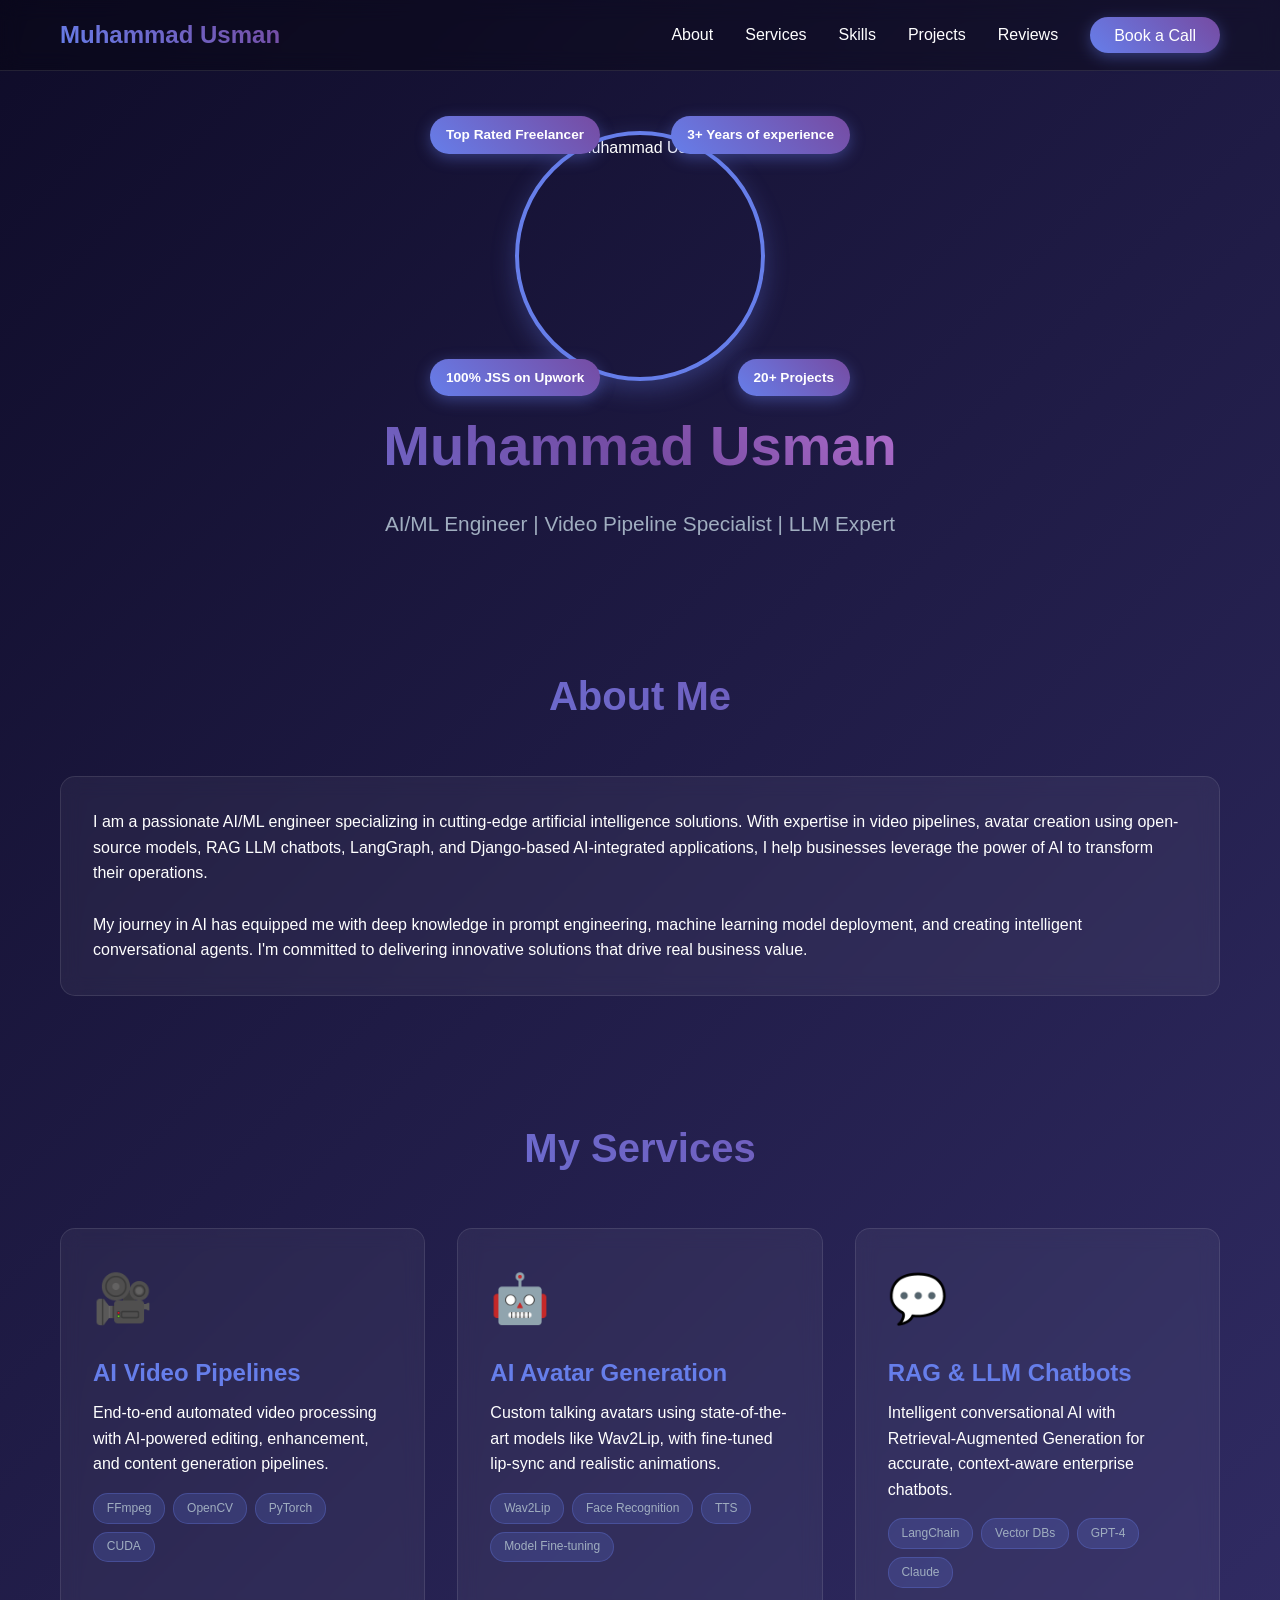
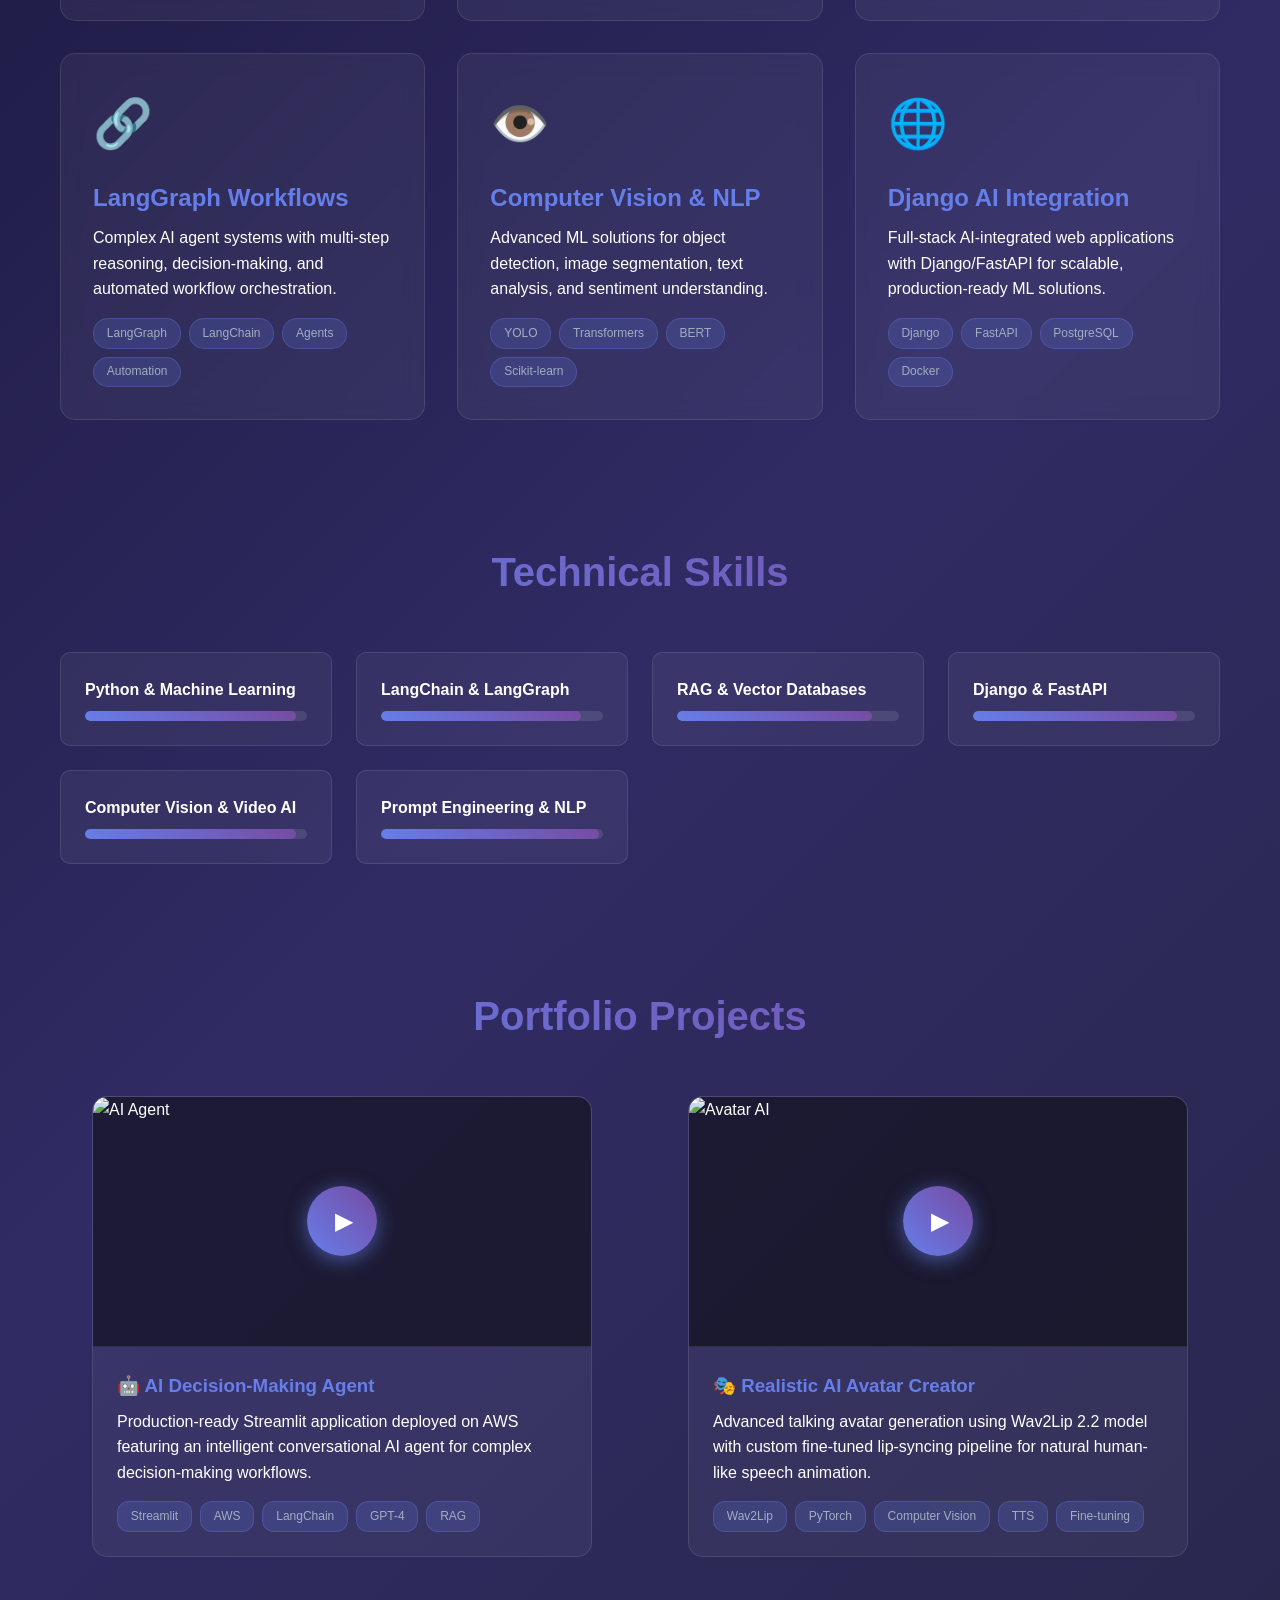
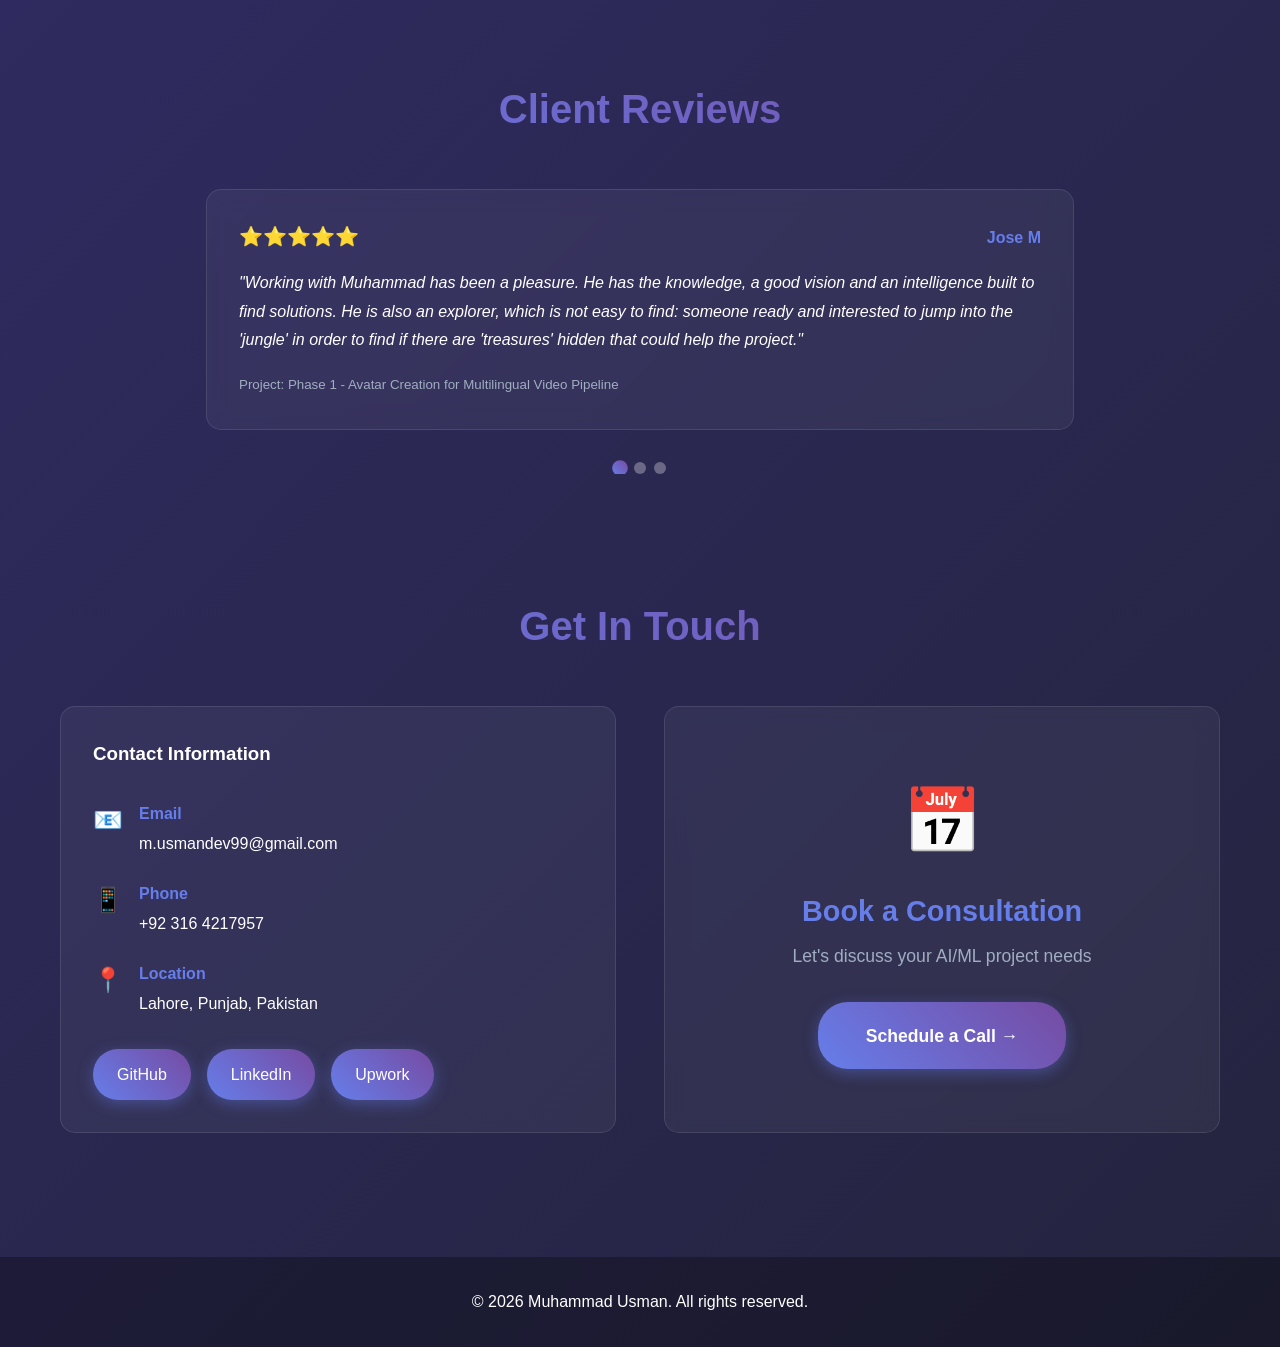
==== index.html @ c6fcf761 "modified portfolio site, with some tweaks" ====
<!DOCTYPE html>
<html lang="en">
<head>
    <meta charset="UTF-8">
    <meta name="viewport" content="width=device-width, initial-scale=1.0">
    <title>Muhammad Usman - AI/ML Engineer</title>
    <style>
        * {
            margin: 0;
            padding: 0;
            box-sizing: border-box;
        }

        body {
            font-family: 'Segoe UI', Tahoma, Geneva, Verdana, sans-serif;
            background: linear-gradient(135deg, #0f0c29, #302b63, #24243e);
            color: #fff;
            line-height: 1.6;
        }

        .container {
            max-width: 1200px;
            margin: 0 auto;
            padding: 0 20px;
        }

        nav {
            background: rgba(0, 0, 0, 0.3);
            backdrop-filter: blur(10px);
            padding: 1rem 0;
            position: sticky;
            top: 0;
            z-index: 1000;
            border-bottom: 1px solid rgba(255, 255, 255, 0.1);
            transition: all 0.3s ease;
        }

        nav:hover {
            background: rgba(0, 0, 0, 0.4);
        }

        nav .container {
            display: flex;
            justify-content: space-between;
            align-items: center;
        }

        .logo {
            font-size: 1.5rem;
            font-weight: bold;
            background: linear-gradient(45deg, #667eea, #764ba2);
            -webkit-background-clip: text;
            -webkit-text-fill-color: transparent;
            transition: all 0.3s ease;
        }

        .logo:hover {
            transform: scale(1.05);
        }

        nav ul {
            display: flex;
            list-style: none;
            gap: 2rem;
            align-items: center;
        }

        nav a {
            color: #fff;
            text-decoration: none;
            transition: all 0.3s ease;
            position: relative;
        }

        nav a:hover {
            color: #667eea;
            transform: translateY(-2px);
        }

        nav a::after {
            content: '';
            position: absolute;
            bottom: -5px;
            left: 0;
            width: 0;
            height: 2px;
            background: linear-gradient(45deg, #667eea, #764ba2);
            transition: width 0.3s ease;
        }

        nav a:hover::after {
            width: 100%;
        }

        .cta-button {
            padding: 0.6rem 1.5rem;
            background: linear-gradient(45deg, #667eea, #764ba2);
            border-radius: 25px;
            transition: all 0.3s ease;
            box-shadow: 0 4px 15px rgba(102, 126, 234, 0.4);
        }

        .cta-button:hover {
            transform: translateY(-3px);
            box-shadow: 0 6px 25px rgba(102, 126, 234, 0.6);
        }

        .hero {
            padding: 60px 0 40px;
            text-align: center;
        }

        .hero h1 {
            font-size: 3.5rem;
            margin-bottom: 1rem;
            background: linear-gradient(45deg, #667eea, #764ba2, #f093fb);
            -webkit-background-clip: text;
            -webkit-text-fill-color: transparent;
            animation: fadeInUp 1s ease;
        }

        .hero p {
            font-size: 1.3rem;
            color: #a0aec0;
            margin-bottom: 1.5rem;
            animation: fadeInUp 1s ease 0.2s backwards;
        }

        .profile-section {
            position: relative;
            display: inline-block;
            margin-bottom: 20px;
        }

        .profile-pic img {
            width: 250px;
            height: 250px;
            border-radius: 50%;
            object-fit: cover;
            display: block;
            margin: 0 auto;
            border: 4px solid #667eea;
            box-shadow: 0 8px 25px rgba(102, 126, 234, 0.3);
            animation: fadeInUp 1s ease 0.1s backwards;
            transition: all 0.4s ease;
        }

        .profile-pic img:hover {
            transform: scale(1.05);
            box-shadow: 0 12px 35px rgba(102, 126, 234, 0.5);
        }

        .stats-badges {
            position: absolute;
            top: 50%;
            left: 50%;
            transform: translate(-50%, -50%);
            width: 350px;
            height: 350px;
            pointer-events: none;
        }

        .badge {
            position: absolute;
            background: linear-gradient(45deg, #667eea, #764ba2);
            padding: 0.5rem 1rem;
            border-radius: 20px;
            font-size: 0.85rem;
            font-weight: bold;
            box-shadow: 0 4px 15px rgba(102, 126, 234, 0.4);
            animation: float 3s ease-in-out infinite;
            white-space: nowrap;
        }

        .badge-1 {
            top: 10%;
            right: -10%;
            animation-delay: 0s;
        }
        .badge-4 {
            top: 10%;
            left: -10%;
            animation-delay: 0s;
        }
        .badge-2 {
            bottom: 10%;
            right: -10%;
            animation-delay: 1s;
        }

        .badge-3 {
            bottom: 10%;
            left: -10%;
            animation-delay: 2s;
        }

        @keyframes float {
            0%, 100% { transform: translateY(0px); }
            50% { transform: translateY(-10px); }
        }

        section {
            padding: 60px 0;
        }

        .section-title {
            text-align: center;
            font-size: 2.5rem;
            margin-bottom: 3rem;
            background: linear-gradient(45deg, #667eea, #764ba2);
            -webkit-background-clip: text;
            -webkit-text-fill-color: transparent;
            transition: all 0.3s ease;
        }

        .section-title:hover {
            transform: scale(1.05);
        }

        .about-content {
            background: rgba(255, 255, 255, 0.05);
            backdrop-filter: blur(10px);
            padding: 2rem;
            border-radius: 15px;
            border: 1px solid rgba(255, 255, 255, 0.1);
            transition: all 0.4s ease;
        }

        .about-content:hover {
            background: rgba(255, 255, 255, 0.08);
            transform: translateY(-5px);
            box-shadow: 0 10px 30px rgba(102, 126, 234, 0.2);
        }

        .services-grid {
            display: grid;
            grid-template-columns: repeat(auto-fit, minmax(300px, 1fr));
            gap: 2rem;
        }

        .service-card {
            background: rgba(255, 255, 255, 0.05);
            backdrop-filter: blur(10px);
            padding: 2rem;
            border-radius: 15px;
            border: 1px solid rgba(255, 255, 255, 0.1);
            transition: all 0.4s cubic-bezier(0.4, 0, 0.2, 1);
            cursor: pointer;
        }

        .service-card:hover {
            background: rgba(255, 255, 255, 0.08);
            transform: translateY(-10px) scale(1.02);
            box-shadow: 0 15px 40px rgba(102, 126, 234, 0.3);
            border-color: rgba(102, 126, 234, 0.5);
        }

        .service-icon {
            font-size: 3rem;
            margin-bottom: 1rem;
            transition: all 0.3s ease;
        }

        .service-card:hover .service-icon {
            transform: scale(1.2) rotate(5deg);
        }

        .service-card h3 {
            font-size: 1.5rem;
            margin-bottom: 0.5rem;
            color: #667eea;
            transition: all 0.3s ease;
        }

        .service-card:hover h3 {
            color: #f093fb;
        }

        .service-tags {
            display: flex;
            flex-wrap: wrap;
            gap: 0.5rem;
            margin-top: 1rem;
        }

        .tag {
            background: rgba(102, 126, 234, 0.2);
            padding: 0.3rem 0.8rem;
            border-radius: 15px;
            font-size: 0.75rem;
            color: #a0aec0;
            border: 1px solid rgba(102, 126, 234, 0.3);
            transition: all 0.3s ease;
        }

        .service-card:hover .tag {
            background: rgba(102, 126, 234, 0.4);
            color: #fff;
            transform: scale(1.05);
        }

        .skills-container {
            display: grid;
            grid-template-columns: repeat(auto-fit, minmax(250px, 1fr));
            gap: 1.5rem;
        }

        .skill-item {
            background: rgba(255, 255, 255, 0.05);
            padding: 1.5rem;
            border-radius: 10px;
            border: 1px solid rgba(255, 255, 255, 0.1);
            transition: all 0.4s ease;
        }

        .skill-item:hover {
            background: rgba(255, 255, 255, 0.08);
            transform: translateY(-5px);
            box-shadow: 0 8px 25px rgba(102, 126, 234, 0.2);
        }

        .skill-name {
            margin-bottom: 0.5rem;
            font-weight: bold;
            transition: all 0.3s ease;
        }

        .skill-item:hover .skill-name {
            color: #667eea;
        }

        .skill-bar {
            background: rgba(255, 255, 255, 0.1);
            height: 10px;
            border-radius: 5px;
            overflow: hidden;
        }

        .skill-progress {
            background: linear-gradient(45deg, #667eea, #764ba2);
            height: 100%;
            border-radius: 5px;
            transition: all 1s ease;
        }

        .skill-item:hover .skill-progress {
            box-shadow: 0 0 15px rgba(102, 126, 234, 0.8);
        }

        .projects-grid {
            display: grid;
            grid-template-columns: repeat(auto-fit, minmax(350px, 1fr));
            gap: 2rem;
            align-items: stretch;
            justify-items: center;
        }

        .project-card {
            background: rgba(255, 255, 255, 0.05);
            border-radius: 15px;
            overflow: hidden;
            border: 1px solid rgba(255, 255, 255, 0.1);
            transition: all 0.4s cubic-bezier(0.4, 0, 0.2, 1);
            max-width: 500px;
            width: 100%;
            display: flex;
            flex-direction: column;
            cursor: pointer;
        }

        .project-card:hover {
            transform: translateY(-10px) scale(1.02);
            box-shadow: 0 15px 40px rgba(102, 126, 234, 0.4);
            border-color: rgba(102, 126, 234, 0.5);
        }

        .project-video {
            width: 100%;
            height: 250px;
            background: rgba(0, 0, 0, 0.5);
            display: flex;
            align-items: center;
            justify-content: center;
            border-bottom: 1px solid rgba(255, 255, 255, 0.1);
            position: relative;
            overflow: hidden;
        }

        .video-thumbnail {
            width: 100%;
            height: 100%;
            object-fit: cover;
            transition: all 0.4s ease;
        }

        .project-card:hover .video-thumbnail {
            transform: scale(1.1);
            filter: brightness(0.7);
        }

        .play-button {
            position: absolute;
            top: 50%;
            left: 50%;
            transform: translate(-50%, -50%);
            width: 70px;
            height: 70px;
            background: linear-gradient(45deg, #667eea, #764ba2);
            border-radius: 50%;
            display: flex;
            align-items: center;
            justify-content: center;
            cursor: pointer;
            transition: all 0.3s ease;
            box-shadow: 0 4px 20px rgba(102, 126, 234, 0.6);
        }

        .play-button::after {
            content: '▶';
            font-size: 24px;
            margin-left: 3px;
        }

        .project-card:hover .play-button {
            transform: translate(-50%, -50%) scale(1.15);
            box-shadow: 0 6px 30px rgba(102, 126, 234, 0.8);
        }

        .project-video iframe {
            width: 100%;
            height: 100%;
            display: none;
        }

        .project-video.playing iframe {
            display: block;
        }

        .project-video.playing .video-thumbnail,
        .project-video.playing .play-button {
            display: none;
        }

        .project-info {
            padding: 1.5rem;
            flex-grow: 1;
            display: flex;
            flex-direction: column;
            justify-content: space-between;
            transition: all 0.3s ease;
        }

        .project-card:hover .project-info {
            background: rgba(255, 255, 255, 0.03);
        }

        .project-info h3 {
            margin-bottom: 0.5rem;
            color: #667eea;
            transition: all 0.3s ease;
        }

        .project-card:hover .project-info h3 {
            color: #f093fb;
        }

        .project-info p {
            line-height: 1.6;
            margin-bottom: 1rem;
        }

        .project-keywords {
            display: flex;
            flex-wrap: wrap;
            gap: 0.5rem;
        }

        .keyword {
            background: rgba(102, 126, 234, 0.2);
            padding: 0.3rem 0.8rem;
            border-radius: 12px;
            font-size: 0.75rem;
            color: #a0aec0;
            border: 1px solid rgba(102, 126, 234, 0.3);
            transition: all 0.3s ease;
        }

        .project-card:hover .keyword {
            background: rgba(102, 126, 234, 0.4);
            color: #fff;
            transform: translateY(-2px);
        }

        .reviews-container {
            max-width: 900px;
            margin: 0 auto;
            position: relative;
            overflow: hidden;
        }

        .reviews-slider {
            display: flex;
            transition: transform 0.5s ease-in-out;
        }

        .review-card {
            background: rgba(255, 255, 255, 0.05);
            backdrop-filter: blur(10px);
            padding: 2rem;
            border-radius: 15px;
            border: 1px solid rgba(255, 255, 255, 0.1);
            margin: 0 1rem;
            flex: 0 0 calc(100% - 2rem);
            transition: all 0.4s ease;
        }

        .review-card:hover {
            background: rgba(255, 255, 255, 0.08);
            transform: translateY(-5px);
            box-shadow: 0 10px 30px rgba(102, 126, 234, 0.3);
        }

        .review-header {
            display: flex;
            justify-content: space-between;
            align-items: center;
            margin-bottom: 1rem;
        }

        .stars {
            color: #ffd700;
            font-size: 1.2rem;
            transition: all 0.3s ease;
        }

        .review-card:hover .stars {
            transform: scale(1.1);
        }

        .review-text {
            font-style: italic;
            margin-bottom: 1rem;
            line-height: 1.8;
        }

        .reviewer {
            color: #667eea;
            font-weight: bold;
            transition: all 0.3s ease;
        }

        .review-card:hover .reviewer {
            color: #f093fb;
        }

        .slider-dots {
            display: flex;
            justify-content: center;
            gap: 0.5rem;
            margin-top: 2rem;
        }

        .dot {
            width: 12px;
            height: 12px;
            border-radius: 50%;
            background: rgba(255, 255, 255, 0.3);
            cursor: pointer;
            transition: all 0.3s ease;
        }

        .dot.active {
            background: linear-gradient(45deg, #667eea, #764ba2);
            transform: scale(1.3);
        }

        .dot:hover {
            background: rgba(102, 126, 234, 0.6);
            transform: scale(1.2);
        }

        .contact-grid {
            display: grid;
            grid-template-columns: 1fr 1fr;
            gap: 3rem;
        }

        .contact-info {
            background: rgba(255, 255, 255, 0.05);
            padding: 2rem;
            border-radius: 15px;
            border: 1px solid rgba(255, 255, 255, 0.1);
            transition: all 0.4s ease;
        }

        .contact-info:hover {
            background: rgba(255, 255, 255, 0.08);
            transform: translateY(-5px);
            box-shadow: 0 10px 30px rgba(102, 126, 234, 0.2);
        }

        .contact-item {
            display: flex;
            align-items: flex-start;
            margin-bottom: 1.5rem;
            gap: 1rem;
            transition: all 0.3s ease;
        }

        .contact-item:hover {
            transform: translateX(10px);
        }

        .contact-icon {
            font-size: 1.5rem;
            color: #667eea;
            min-width: 30px;
            flex-shrink: 0;
            transition: all 0.3s ease;
        }

        .contact-item:hover .contact-icon {
            transform: scale(1.2) rotate(10deg);
        }

        .contact-item > div {
            flex: 1;
        }

        .contact-item strong {
            display: block;
            margin-bottom: 0.3rem;
            color: #667eea;
        }

        .social-links {
            display: flex;
            gap: 1rem;
            margin-top: 2rem;
            flex-wrap: wrap;
        }

        .social-link {
            display: inline-block;
            padding: 0.8rem 1.5rem;
            background: linear-gradient(45deg, #667eea, #764ba2);
            border-radius: 25px;
            text-decoration: none;
            color: white;
            transition: all 0.4s cubic-bezier(0.4, 0, 0.2, 1);
            box-shadow: 0 4px 15px rgba(102, 126, 234, 0.4);
        }

        .social-link:hover {
            transform: translateY(-5px) scale(1.05);
            box-shadow: 0 8px 25px rgba(102, 126, 234, 0.6);
        }

        .calendar-wrapper {
            background: rgba(255, 255, 255, 0.05);
            backdrop-filter: blur(10px);
            border-radius: 15px;
            border: 1px solid rgba(255, 255, 255, 0.1);
            padding: 2rem;
            text-align: center;
            transition: all 0.4s ease;
            display: flex;
            flex-direction: column;
            justify-content: center;
            align-items: center;
        }

        .calendar-wrapper:hover {
            background: rgba(255, 255, 255, 0.08);
            transform: translateY(-8px);
            box-shadow: 0 15px 35px rgba(102, 126, 234, 0.3);
        }

        .calendar-wrapper h3 {
            color: #667eea;
            margin-bottom: 0.5rem;
            font-size: 1.8rem;
        }

        .calendar-wrapper p {
            color: #a0aec0;
            margin-bottom: 2rem;
            font-size: 1.1rem;
        }

        .calendar-icon {
            font-size: 4rem;
            margin-bottom: 1rem;
            transition: all 0.3s ease;
        }

        .calendar-wrapper:hover .calendar-icon {
            transform: scale(1.15) rotate(5deg);
        }

        .calendly-button {
            display: inline-block;
            padding: 1.2rem 3rem;
            background: linear-gradient(45deg, #667eea, #764ba2);
            color: white;
            text-decoration: none;
            border-radius: 30px;
            font-size: 1.1rem;
            font-weight: bold;
            transition: all 0.4s cubic-bezier(0.4, 0, 0.2, 1);
            box-shadow: 0 4px 15px rgba(102, 126, 234, 0.4);
        }

        .calendly-button:hover {
            transform: scale(1.08) translateY(-3px);
            box-shadow: 0 8px 30px rgba(102, 126, 234, 0.7);
        }

        @keyframes fadeInUp {
            from {
                opacity: 0;
                transform: translateY(30px);
            }
            to {
                opacity: 1;
                transform: translateY(0);
            }
        }

        @media (max-width: 768px) {
            .hero h1 {
                font-size: 2.5rem;
            }

            .profile-pic img {
                width: 200px;
                height: 200px;
            }

            .stats-badges {
                width: 280px;
                height: 280px;
            }

            .badge {
                font-size: 0.75rem;
                padding: 0.4rem 0.8rem;
            }

            nav ul {
                flex-wrap: wrap;
                gap: 1rem;
                justify-content: center;
                font-size: 0.9rem;
            }

            .logo {
                font-size: 1.2rem;
            }

            .contact-grid {
                grid-template-columns: 1fr;
                gap: 2rem;
            }

            .services-grid,
            .projects-grid {
                grid-template-columns: 1fr;
            }

            .section-title {
                font-size: 2rem;
            }

            .hero p {
                font-size: 1.1rem;
            }

            .calendly-button {
                padding: 1rem 2rem;
                font-size: 1rem;
            }

            .project-video {
                height: 200px;
            }

            .review-card {
                margin: 0 0.5rem;
                flex: 0 0 calc(100% - 1rem);
            }
        }

        @media (max-width: 480px) {
            .hero h1 {
                font-size: 2rem;
            }

            .profile-pic img {
                width: 180px;
                height: 180px;
            }

            .stats-badges {
                width: 250px;
                height: 250px;
            }

            .badge {
                font-size: 0.7rem;
                padding: 0.3rem 0.6rem;
            }

            nav ul {
                gap: 0.5rem;
                font-size: 0.85rem;
            }

            section {
                padding: 40px 0;
            }

            .service-card,
            .skill-item,
            .project-card {
                padding: 1.5rem;
            }

            .social-links {
                flex-direction: column;
            }

            .social-link {
                width: 100%;
                text-align: center;
            }
        }
    </style>
</head>
<body>
    <nav>
        <div class="container">
            <div class="logo">Muhammad Usman</div>
            <ul>
                <li><a href="#about">About</a></li>
                <li><a href="#services">Services</a></li>
                <li><a href="#skills">Skills</a></li>
                <li><a href="#projects">Projects</a></li>
                <li><a href="#reviews">Reviews</a></li>
                <li><a href="#contact" class="cta-button">Book a Call</a></li>
            </ul>
        </div>
    </nav>

    <section class="hero">
        <div class="container">
            <div class="profile-section">
                <div class="profile-pic">
                    <img src="https://drive.google.com/thumbnail?id=15jkQBvbi-yI-K_8aRmRJmpZGRH2PPtNl&sz=w500" alt="Muhammad Usman">
                </div>
                <div class="stats-badges">
                    <div class="badge badge-1">3+ Years of experience</div>
                    <div class="badge badge-2">20+ Projects</div>
                    <div class="badge badge-3">100% JSS on Upwork</div>
                    <div class="badge badge-4">Top Rated Freelancer</div>
                </div>
            </div>
            <h1>Muhammad Usman</h1>
            <p>AI/ML Engineer | Video Pipeline Specialist | LLM Expert</p>
        </div>
    </section>

    <section id="about">
        <div class="container">
            <h2 class="section-title">About Me</h2>
            <div class="about-content">
                <p>I am a passionate AI/ML engineer specializing in cutting-edge artificial intelligence solutions. With expertise in video pipelines, avatar creation using open-source models, RAG LLM chatbots, LangGraph, and Django-based AI-integrated applications, I help businesses leverage the power of AI to transform their operations.</p>
                <br>
                <p>My journey in AI has equipped me with deep knowledge in prompt engineering, machine learning model deployment, and creating intelligent conversational agents. I'm committed to delivering innovative solutions that drive real business value.</p>
            </div>
        </div>
    </section>

    <section id="services">
        <div class="container">
            <h2 class="section-title">My Services</h2>
            <div class="services-grid">
                <div class="service-card">
                    <div class="service-icon">🎥</div>
                    <h3>AI Video Pipelines</h3>
                    <p>End-to-end automated video processing with AI-powered editing, enhancement, and content generation pipelines.</p>
                    <div class="service-tags">
                        <span class="tag">FFmpeg</span>
                        <span class="tag">OpenCV</span>
                        <span class="tag">PyTorch</span>
                        <span class="tag">CUDA</span>
                    </div>
                </div>
                <div class="service-card">
                    <div class="service-icon">🤖</div>
                    <h3>AI Avatar Generation</h3>
                    <p>Custom talking avatars using state-of-the-art models like Wav2Lip, with fine-tuned lip-sync and realistic animations.</p>
                    <div class="service-tags">
                        <span class="tag">Wav2Lip</span>
                        <span class="tag">Face Recognition</span>
                        <span class="tag">TTS</span>
                        <span class="tag">Model Fine-tuning</span>
                    </div>
                </div>
                <div class="service-card">
                    <div class="service-icon">💬</div>
                    <h3>RAG & LLM Chatbots</h3>
                    <p>Intelligent conversational AI with Retrieval-Augmented Generation for accurate, context-aware enterprise chatbots.</p>
                    <div class="service-tags">
                        <span class="tag">LangChain</span>
                        <span class="tag">Vector DBs</span>
                        <span class="tag">GPT-4</span>
                        <span class="tag">Claude</span>
                    </div>
                </div>
                <div class="service-card">
                    <div class="service-icon">🔗</div>
                    <h3>LangGraph Workflows</h3>
                    <p>Complex AI agent systems with multi-step reasoning, decision-making, and automated workflow orchestration.</p>
                    <div class="service-tags">
                        <span class="tag">LangGraph</span>
                        <span class="tag">LangChain</span>
                        <span class="tag">Agents</span>
                        <span class="tag">Automation</span>
                    </div>
                </div>
                <div class="service-card">
                    <div class="service-icon">👁️</div>
                    <h3>Computer Vision & NLP</h3>
                    <p>Advanced ML solutions for object detection, image segmentation, text analysis, and sentiment understanding.</p>
                    <div class="service-tags">
                        <span class="tag">YOLO</span>
                        <span class="tag">Transformers</span>
                        <span class="tag">BERT</span>
                        <span class="tag">Scikit-learn</span>
                    </div>
                </div>
                <div class="service-card">
                    <div class="service-icon">🌐</div>
                    <h3>Django AI Integration</h3>
                    <p>Full-stack AI-integrated web applications with Django/FastAPI for scalable, production-ready ML solutions.</p>
                    <div class="service-tags">
                        <span class="tag">Django</span>
                        <span class="tag">FastAPI</span>
                        <span class="tag">PostgreSQL</span>
                        <span class="tag">Docker</span>
                    </div>
                </div>
            </div>
        </div>
    </section>

    <section id="skills">
        <div class="container">
            <h2 class="section-title">Technical Skills</h2>
            <div class="skills-container">
                <div class="skill-item">
                    <div class="skill-name">Python & Machine Learning</div>
                    <div class="skill-bar">
                        <div class="skill-progress" style="width: 95%"></div>
                    </div>
                </div>
                <div class="skill-item">
                    <div class="skill-name">LangChain & LangGraph</div>
                    <div class="skill-bar">
                        <div class="skill-progress" style="width: 90%"></div>
                    </div>
                </div>
                <div class="skill-item">
                    <div class="skill-name">RAG & Vector Databases</div>
                    <div class="skill-bar">
                        <div class="skill-progress" style="width: 88%"></div>
                    </div>
                </div>
                <div class="skill-item">
                    <div class="skill-name">Django & FastAPI</div>
                    <div class="skill-bar">
                        <div class="skill-progress" style="width: 92%"></div>
                    </div>
                </div>
                <div class="skill-item">
                    <div class="skill-name">Computer Vision & Video AI</div>
                    <div class="skill-bar">
                        <div class="skill-progress" style="width: 95%"></div>
                    </div>
                </div>
                <div class="skill-item">
                    <div class="skill-name">Prompt Engineering & NLP</div>
                    <div class="skill-bar">
                        <div class="skill-progress" style="width: 98%"></div>
                    </div>
                </div>
            </div>
        </div>
    </section>

    <section id="projects">
        <div class="container">
            <h2 class="section-title">Portfolio Projects</h2>
            
            <div class="projects-grid">
                <div class="project-card">
                    <div class="project-video" onclick="playVideo(this)">
                        <img src="https://via.placeholder.com/500x250/667eea/ffffff?text=AI+Agent+Demo" alt="AI Agent" class="video-thumbnail">
                        <div class="play-button"></div>
                        <iframe 
                            width="100%" 
                            height="250" 
                            src="https://drive.google.com/file/d/1vJtZlqfhe7BoI6oKnjXhopsO1kHMpEfQ/preview" 
                            frameborder="0" 
                            allow="autoplay" 
                            allowfullscreen>
                        </iframe>
                    </div>
                    <div class="project-info">
                        <h3>🤖 AI Decision-Making Agent</h3>
                        <p>Production-ready Streamlit application deployed on AWS featuring an intelligent conversational AI agent for complex decision-making workflows.</p>
                        <div class="project-keywords">
                            <span class="keyword">Streamlit</span>
                            <span class="keyword">AWS</span>
                            <span class="keyword">LangChain</span>
                            <span class="keyword">GPT-4</span>
                            <span class="keyword">RAG</span>
                        </div>
                    </div>
                </div>
        
                <div class="project-card">
                    <div class="project-video" onclick="playVideo(this)">
                        <img src="https://via.placeholder.com/500x250/764ba2/ffffff?text=Avatar+AI+Demo" alt="Avatar AI" class="video-thumbnail">
                        <div class="play-button"></div>
                        <iframe 
                            width="100%" 
                            height="250" 
                            src="https://drive.google.com/file/d/17IZ4IHqScoAl2pUysmLQCRna1ZSun85W/preview" 
                            frameborder="0" 
                            allow="autoplay" 
                            allowfullscreen>
                        </iframe>
                    </div>
                    <div class="project-info">
                        <h3>🎭 Realistic AI Avatar Creator</h3>
                        <p>Advanced talking avatar generation using Wav2Lip 2.2 model with custom fine-tuned lip-syncing pipeline for natural human-like speech animation.</p>
                        <div class="project-keywords">
                            <span class="keyword">Wav2Lip</span>
                            <span class="keyword">PyTorch</span>
                            <span class="keyword">Computer Vision</span>
                            <span class="keyword">TTS</span>
                            <span class="keyword">Fine-tuning</span>
                        </div>
                    </div>
                </div>
            </div>
        </div>
    </section>

    <section id="reviews">
        <div class="container">
            <h2 class="section-title">Client Reviews</h2>
            <div class="reviews-container">
                <div class="reviews-slider" id="reviewsSlider">
                    <div class="review-card">
                        <div class="review-header">
                            <div class="stars">⭐⭐⭐⭐⭐</div>
                            <div class="reviewer">Jose M</div>
                        </div>
                        <p class="review-text">"Working with Muhammad has been a pleasure. He has the knowledge, a good vision and an intelligence built to find solutions. He is also an explorer, which is not easy to find: someone ready and interested to jump into the 'jungle' in order to find if there are 'treasures' hidden that could help the project."</p>
                        <small style="color: #a0aec0;">Project: Phase 1 - Avatar Creation for Multilingual Video Pipeline</small>
                    </div>

                    <div class="review-card">
                        <div class="review-header">
                            <div class="stars">⭐⭐⭐⭐⭐</div>
                            <div class="reviewer">Rasha</div>
                        </div>
                        <p class="review-text">"Muhammad is highly talented, detail-oriented, and consistently strives to find effective solutions to his clients' challenges."</p>
                        <small style="color: #a0aec0;">Project: AI Manager Deployment on AWS</small>
                    </div>

                    <div class="review-card">
                        <div class="review-header">
                            <div class="stars">⭐⭐⭐⭐⭐</div>
                            <div class="reviewer">Abdulaziz</div>
                        </div>
                        <p class="review-text">"Fully Cooperative freelancer, respectful and will do everything to make sure he submits the project as required."</p>
                        <small style="color: #a0aec0;">Project: Building a local AI RAG chatbot</small>
                    </div>
                </div>
                <div class="slider-dots">
                    <span class="dot active" onclick="goToSlide(0)"></span>
                    <span class="dot" onclick="goToSlide(1)"></span>
                    <span class="dot" onclick="goToSlide(2)"></span>
                </div>
            </div>
        </div>
    </section>

    <section id="contact">
        <div class="container">
            <h2 class="section-title">Get In Touch</h2>
            
            <div class="contact-grid">
                <div class="contact-info">
                    <h3 style="margin-bottom: 2rem;">Contact Information</h3>
                    
                    <div class="contact-item">
                        <span class="contact-icon">📧</span>
                        <div>
                            <strong>Email</strong>
                            m.usmandev99@gmail.com
                        </div>
                    </div>
                    
                    <div class="contact-item">
                        <span class="contact-icon">📱</span>
                        <div>
                            <strong>Phone</strong>
                            +92 316 4217957
                        </div>
                    </div>
                    
                    <div class="contact-item">
                        <span class="contact-icon">📍</span>
                        <div>
                            <strong>Location</strong>
                            Lahore, Punjab, Pakistan
                        </div>
                    </div>
                    
                    <div class="social-links">
                        <a href="https://github.com/Usman-Malik938" class="social-link" target="_blank">GitHub</a>
                        <a href="https://www.linkedin.com/in/muhammad-usman-kidiary938/" class="social-link" target="_blank">LinkedIn</a>
                        <a href="https://www.upwork.com/freelancers/~010140e8a3cf22fcb2" class="social-link" target="_blank">Upwork</a>
                    </div>
                </div>
                
                <div class="calendar-wrapper">
                    <div class="calendar-icon">📅</div>
                    <h3>Book a Consultation</h3>
                    <p>Let's discuss your AI/ML project needs</p>
                    
                    <a href="https://calendly.com/m-usmandev99/30min" 
                       class="calendly-button" 
                       target="_blank">
                        Schedule a Call →
                    </a>
                </div>
            </div>
        </div>
    </section>

    <footer style="background: rgba(0,0,0,0.3); padding: 2rem 0; text-align: center; margin-top: 4rem;">
        <p>&copy; 2026 Muhammad Usman. All rights reserved.</p>
    </footer>

    <script>
        // Reviews Slider
        let currentSlide = 0;
        const slider = document.getElementById('reviewsSlider');
        const dots = document.querySelectorAll('.dot');
        const totalSlides = 3;

        function goToSlide(n) {
            currentSlide = n;
            slider.style.transform = `translateX(-${currentSlide * 100}%)`;
            updateDots();
        }

        function updateDots() {
            dots.forEach((dot, index) => {
                dot.classList.toggle('active', index === currentSlide);
            });
        }

        function nextSlide() {
            currentSlide = (currentSlide + 1) % totalSlides;
            goToSlide(currentSlide);
        }

        // Auto-slide every 5 seconds
        setInterval(nextSlide, 5000);

        // Play video on click
        function playVideo(element) {
            element.classList.add('playing');
        }
    </script>
</body>
</html>
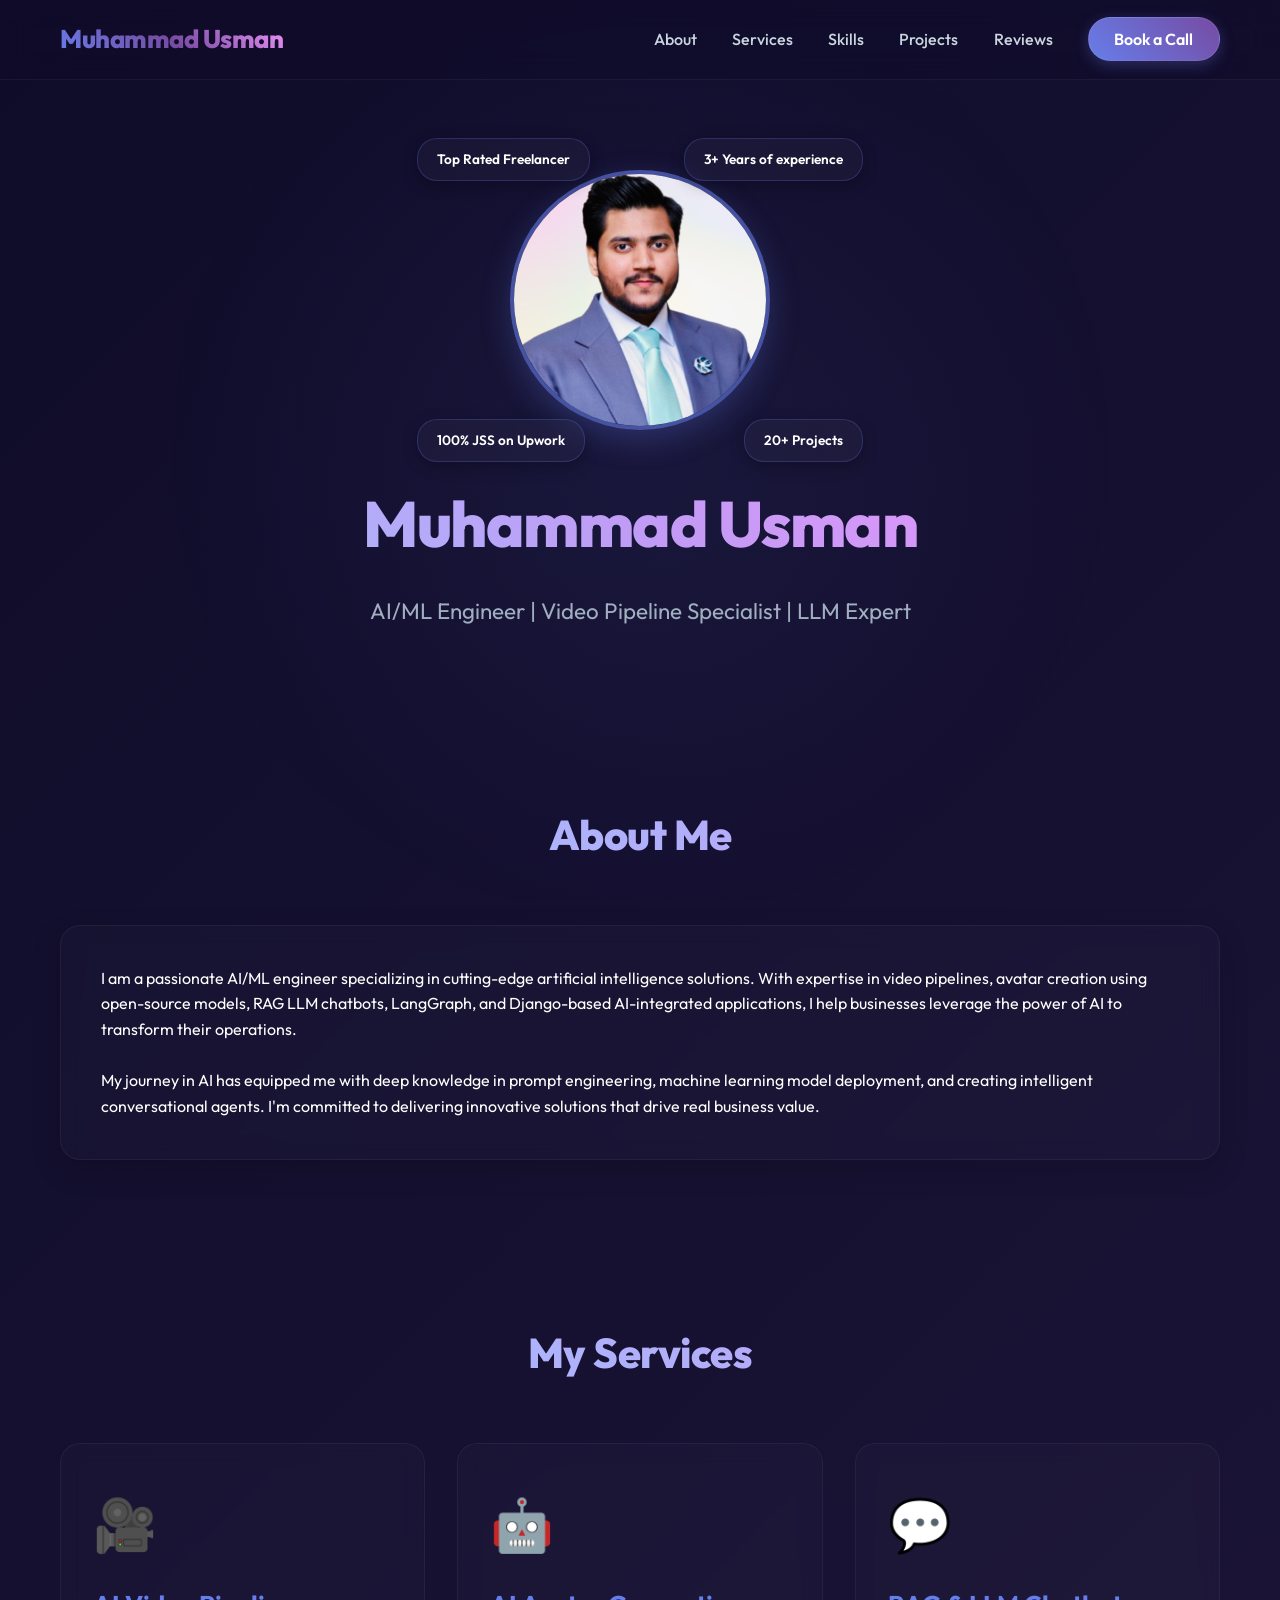
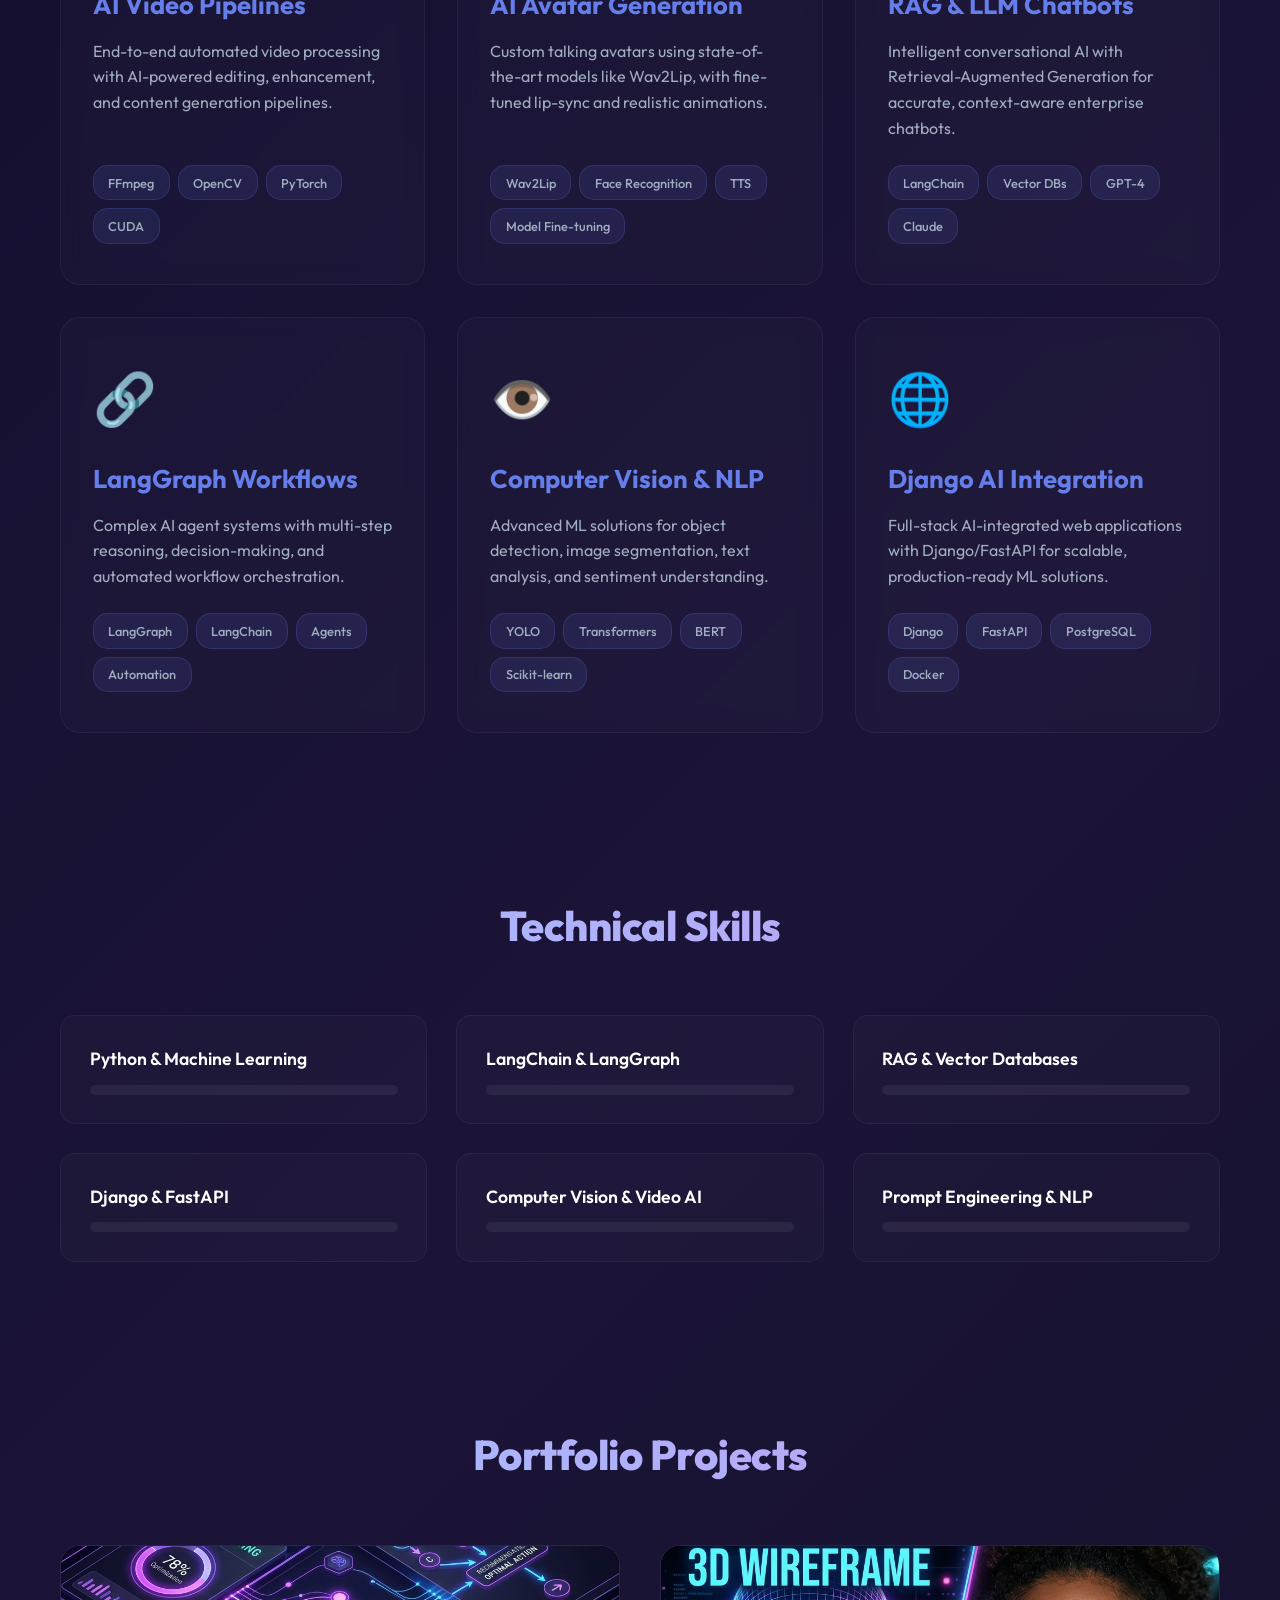
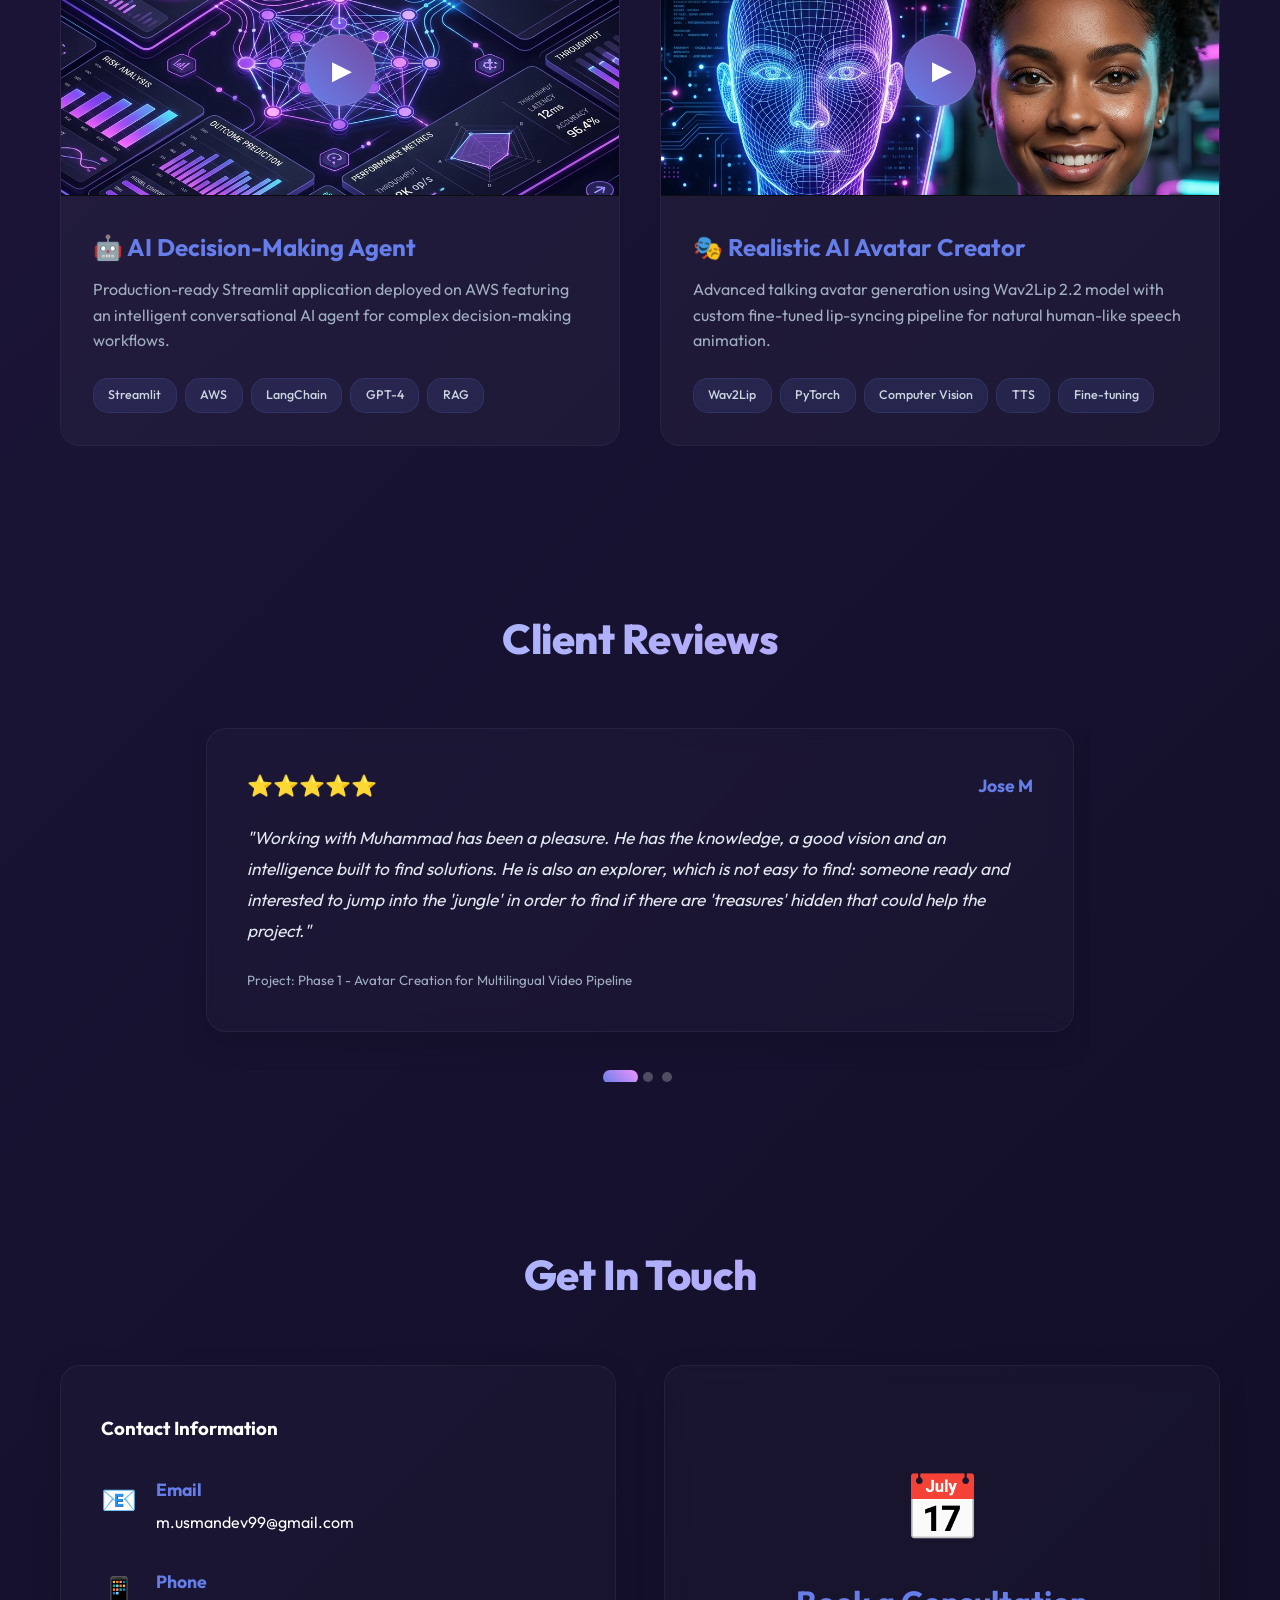
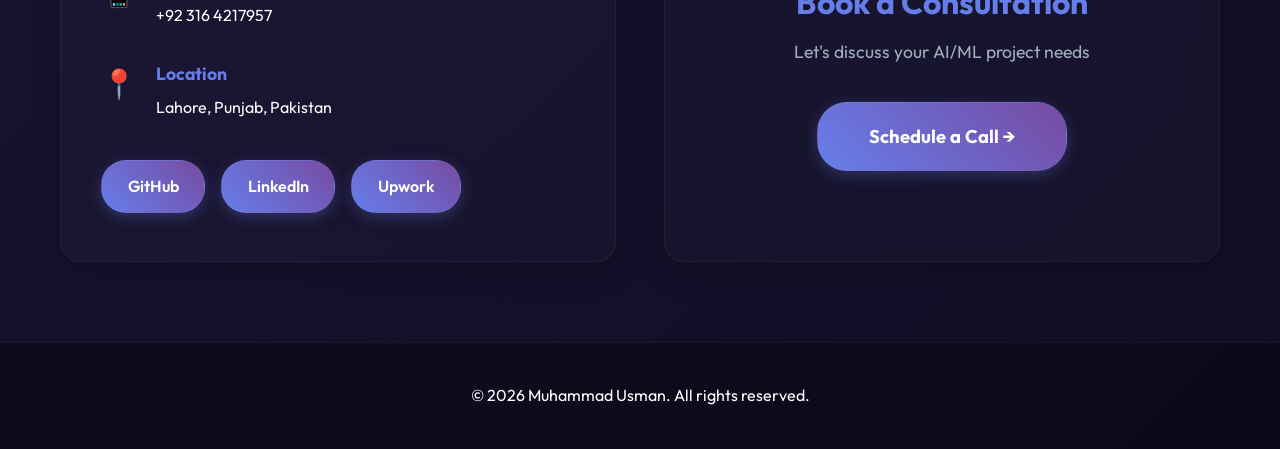
==== commit 9ff7ecef: "Refactor portfolio site: separate styles and scripts, implement Intersection Observer scroll reveals" ====
--- a/index.html
+++ b/index.html
@@ -3,841 +3,33 @@
 <head>
     <meta charset="UTF-8">
     <meta name="viewport" content="width=device-width, initial-scale=1.0">
-    <title>Muhammad Usman - AI/ML Engineer</title>
-    <style>
-        * {
-            margin: 0;
-            padding: 0;
-            box-sizing: border-box;
-        }
-
-        body {
-            font-family: 'Segoe UI', Tahoma, Geneva, Verdana, sans-serif;
-            background: linear-gradient(135deg, #0f0c29, #302b63, #24243e);
-            color: #fff;
-            line-height: 1.6;
-        }
-
-        .container {
-            max-width: 1200px;
-            margin: 0 auto;
-            padding: 0 20px;
-        }
-
-        nav {
-            background: rgba(0, 0, 0, 0.3);
-            backdrop-filter: blur(10px);
-            padding: 1rem 0;
-            position: sticky;
-            top: 0;
-            z-index: 1000;
-            border-bottom: 1px solid rgba(255, 255, 255, 0.1);
-            transition: all 0.3s ease;
-        }
-
-        nav:hover {
-            background: rgba(0, 0, 0, 0.4);
-        }
-
-        nav .container {
-            display: flex;
-            justify-content: space-between;
-            align-items: center;
-        }
-
-        .logo {
-            font-size: 1.5rem;
-            font-weight: bold;
-            background: linear-gradient(45deg, #667eea, #764ba2);
-            -webkit-background-clip: text;
-            -webkit-text-fill-color: transparent;
-            transition: all 0.3s ease;
-        }
-
-        .logo:hover {
-            transform: scale(1.05);
-        }
-
-        nav ul {
-            display: flex;
-            list-style: none;
-            gap: 2rem;
-            align-items: center;
-        }
-
-        nav a {
-            color: #fff;
-            text-decoration: none;
-            transition: all 0.3s ease;
-            position: relative;
-        }
-
-        nav a:hover {
-            color: #667eea;
-            transform: translateY(-2px);
-        }
-
-        nav a::after {
-            content: '';
-            position: absolute;
-            bottom: -5px;
-            left: 0;
-            width: 0;
-            height: 2px;
-            background: linear-gradient(45deg, #667eea, #764ba2);
-            transition: width 0.3s ease;
-        }
-
-        nav a:hover::after {
-            width: 100%;
-        }
-
-        .cta-button {
-            padding: 0.6rem 1.5rem;
-            background: linear-gradient(45deg, #667eea, #764ba2);
-            border-radius: 25px;
-            transition: all 0.3s ease;
-            box-shadow: 0 4px 15px rgba(102, 126, 234, 0.4);
-        }
-
-        .cta-button:hover {
-            transform: translateY(-3px);
-            box-shadow: 0 6px 25px rgba(102, 126, 234, 0.6);
-        }
-
-        .hero {
-            padding: 60px 0 40px;
-            text-align: center;
-        }
-
-        .hero h1 {
-            font-size: 3.5rem;
-            margin-bottom: 1rem;
-            background: linear-gradient(45deg, #667eea, #764ba2, #f093fb);
-            -webkit-background-clip: text;
-            -webkit-text-fill-color: transparent;
-            animation: fadeInUp 1s ease;
-        }
-
-        .hero p {
-            font-size: 1.3rem;
-            color: #a0aec0;
-            margin-bottom: 1.5rem;
-            animation: fadeInUp 1s ease 0.2s backwards;
-        }
-
-        .profile-section {
-            position: relative;
-            display: inline-block;
-            margin-bottom: 20px;
-        }
-
-        .profile-pic img {
-            width: 250px;
-            height: 250px;
-            border-radius: 50%;
-            object-fit: cover;
-            display: block;
-            margin: 0 auto;
-            border: 4px solid #667eea;
-            box-shadow: 0 8px 25px rgba(102, 126, 234, 0.3);
-            animation: fadeInUp 1s ease 0.1s backwards;
-            transition: all 0.4s ease;
-        }
-
-        .profile-pic img:hover {
-            transform: scale(1.05);
-            box-shadow: 0 12px 35px rgba(102, 126, 234, 0.5);
-        }
-
-        .stats-badges {
-            position: absolute;
-            top: 50%;
-            left: 50%;
-            transform: translate(-50%, -50%);
-            width: 350px;
-            height: 350px;
-            pointer-events: none;
-        }
-
-        .badge {
-            position: absolute;
-            background: linear-gradient(45deg, #667eea, #764ba2);
-            padding: 0.5rem 1rem;
-            border-radius: 20px;
-            font-size: 0.85rem;
-            font-weight: bold;
-            box-shadow: 0 4px 15px rgba(102, 126, 234, 0.4);
-            animation: float 3s ease-in-out infinite;
-            white-space: nowrap;
-        }
-
-        .badge-1 {
-            top: 10%;
-            right: -10%;
-            animation-delay: 0s;
-        }
-        .badge-4 {
-            top: 10%;
-            left: -10%;
-            animation-delay: 0s;
-        }
-        .badge-2 {
-            bottom: 10%;
-            right: -10%;
-            animation-delay: 1s;
-        }
-
-        .badge-3 {
-            bottom: 10%;
-            left: -10%;
-            animation-delay: 2s;
-        }
-
-        @keyframes float {
-            0%, 100% { transform: translateY(0px); }
-            50% { transform: translateY(-10px); }
-        }
-
-        section {
-            padding: 60px 0;
-        }
-
-        .section-title {
-            text-align: center;
-            font-size: 2.5rem;
-            margin-bottom: 3rem;
-            background: linear-gradient(45deg, #667eea, #764ba2);
-            -webkit-background-clip: text;
-            -webkit-text-fill-color: transparent;
-            transition: all 0.3s ease;
-        }
-
-        .section-title:hover {
-            transform: scale(1.05);
-        }
-
-        .about-content {
-            background: rgba(255, 255, 255, 0.05);
-            backdrop-filter: blur(10px);
-            padding: 2rem;
-            border-radius: 15px;
-            border: 1px solid rgba(255, 255, 255, 0.1);
-            transition: all 0.4s ease;
-        }
-
-        .about-content:hover {
-            background: rgba(255, 255, 255, 0.08);
-            transform: translateY(-5px);
-            box-shadow: 0 10px 30px rgba(102, 126, 234, 0.2);
-        }
-
-        .services-grid {
-            display: grid;
-            grid-template-columns: repeat(auto-fit, minmax(300px, 1fr));
-            gap: 2rem;
-        }
-
-        .service-card {
-            background: rgba(255, 255, 255, 0.05);
-            backdrop-filter: blur(10px);
-            padding: 2rem;
-            border-radius: 15px;
-            border: 1px solid rgba(255, 255, 255, 0.1);
-            transition: all 0.4s cubic-bezier(0.4, 0, 0.2, 1);
-            cursor: pointer;
-        }
-
-        .service-card:hover {
-            background: rgba(255, 255, 255, 0.08);
-            transform: translateY(-10px) scale(1.02);
-            box-shadow: 0 15px 40px rgba(102, 126, 234, 0.3);
-            border-color: rgba(102, 126, 234, 0.5);
-        }
-
-        .service-icon {
-            font-size: 3rem;
-            margin-bottom: 1rem;
-            transition: all 0.3s ease;
-        }
-
-        .service-card:hover .service-icon {
-            transform: scale(1.2) rotate(5deg);
-        }
-
-        .service-card h3 {
-            font-size: 1.5rem;
-            margin-bottom: 0.5rem;
-            color: #667eea;
-            transition: all 0.3s ease;
-        }
-
-        .service-card:hover h3 {
-            color: #f093fb;
-        }
-
-        .service-tags {
-            display: flex;
-            flex-wrap: wrap;
-            gap: 0.5rem;
-            margin-top: 1rem;
-        }
-
-        .tag {
-            background: rgba(102, 126, 234, 0.2);
-            padding: 0.3rem 0.8rem;
-            border-radius: 15px;
-            font-size: 0.75rem;
-            color: #a0aec0;
-            border: 1px solid rgba(102, 126, 234, 0.3);
-            transition: all 0.3s ease;
-        }
-
-        .service-card:hover .tag {
-            background: rgba(102, 126, 234, 0.4);
-            color: #fff;
-            transform: scale(1.05);
-        }
-
-        .skills-container {
-            display: grid;
-            grid-template-columns: repeat(auto-fit, minmax(250px, 1fr));
-            gap: 1.5rem;
-        }
-
-        .skill-item {
-            background: rgba(255, 255, 255, 0.05);
-            padding: 1.5rem;
-            border-radius: 10px;
-            border: 1px solid rgba(255, 255, 255, 0.1);
-            transition: all 0.4s ease;
-        }
-
-        .skill-item:hover {
-            background: rgba(255, 255, 255, 0.08);
-            transform: translateY(-5px);
-            box-shadow: 0 8px 25px rgba(102, 126, 234, 0.2);
-        }
-
-        .skill-name {
-            margin-bottom: 0.5rem;
-            font-weight: bold;
-            transition: all 0.3s ease;
-        }
-
-        .skill-item:hover .skill-name {
-            color: #667eea;
-        }
-
-        .skill-bar {
-            background: rgba(255, 255, 255, 0.1);
-            height: 10px;
-            border-radius: 5px;
-            overflow: hidden;
-        }
-
-        .skill-progress {
-            background: linear-gradient(45deg, #667eea, #764ba2);
-            height: 100%;
-            border-radius: 5px;
-            transition: all 1s ease;
-        }
-
-        .skill-item:hover .skill-progress {
-            box-shadow: 0 0 15px rgba(102, 126, 234, 0.8);
-        }
-
-        .projects-grid {
-            display: grid;
-            grid-template-columns: repeat(auto-fit, minmax(350px, 1fr));
-            gap: 2rem;
-            align-items: stretch;
-            justify-items: center;
-        }
-
-        .project-card {
-            background: rgba(255, 255, 255, 0.05);
-            border-radius: 15px;
-            overflow: hidden;
-            border: 1px solid rgba(255, 255, 255, 0.1);
-            transition: all 0.4s cubic-bezier(0.4, 0, 0.2, 1);
-            max-width: 500px;
-            width: 100%;
-            display: flex;
-            flex-direction: column;
-            cursor: pointer;
-        }
-
-        .project-card:hover {
-            transform: translateY(-10px) scale(1.02);
-            box-shadow: 0 15px 40px rgba(102, 126, 234, 0.4);
-            border-color: rgba(102, 126, 234, 0.5);
-        }
-
-        .project-video {
-            width: 100%;
-            height: 250px;
-            background: rgba(0, 0, 0, 0.5);
-            display: flex;
-            align-items: center;
-            justify-content: center;
-            border-bottom: 1px solid rgba(255, 255, 255, 0.1);
-            position: relative;
-            overflow: hidden;
-        }
-
-        .video-thumbnail {
-            width: 100%;
-            height: 100%;
-            object-fit: cover;
-            transition: all 0.4s ease;
-        }
-
-        .project-card:hover .video-thumbnail {
-            transform: scale(1.1);
-            filter: brightness(0.7);
-        }
-
-        .play-button {
-            position: absolute;
-            top: 50%;
-            left: 50%;
-            transform: translate(-50%, -50%);
-            width: 70px;
-            height: 70px;
-            background: linear-gradient(45deg, #667eea, #764ba2);
-            border-radius: 50%;
-            display: flex;
-            align-items: center;
-            justify-content: center;
-            cursor: pointer;
-            transition: all 0.3s ease;
-            box-shadow: 0 4px 20px rgba(102, 126, 234, 0.6);
-        }
-
-        .play-button::after {
-            content: '▶';
-            font-size: 24px;
-            margin-left: 3px;
-        }
-
-        .project-card:hover .play-button {
-            transform: translate(-50%, -50%) scale(1.15);
-            box-shadow: 0 6px 30px rgba(102, 126, 234, 0.8);
-        }
-
-        .project-video iframe {
-            width: 100%;
-            height: 100%;
-            display: none;
-        }
-
-        .project-video.playing iframe {
-            display: block;
-        }
-
-        .project-video.playing .video-thumbnail,
-        .project-video.playing .play-button {
-            display: none;
-        }
-
-        .project-info {
-            padding: 1.5rem;
-            flex-grow: 1;
-            display: flex;
-            flex-direction: column;
-            justify-content: space-between;
-            transition: all 0.3s ease;
-        }
-
-        .project-card:hover .project-info {
-            background: rgba(255, 255, 255, 0.03);
-        }
-
-        .project-info h3 {
-            margin-bottom: 0.5rem;
-            color: #667eea;
-            transition: all 0.3s ease;
-        }
-
-        .project-card:hover .project-info h3 {
-            color: #f093fb;
-        }
-
-        .project-info p {
-            line-height: 1.6;
-            margin-bottom: 1rem;
-        }
-
-        .project-keywords {
-            display: flex;
-            flex-wrap: wrap;
-            gap: 0.5rem;
-        }
-
-        .keyword {
-            background: rgba(102, 126, 234, 0.2);
-            padding: 0.3rem 0.8rem;
-            border-radius: 12px;
-            font-size: 0.75rem;
-            color: #a0aec0;
-            border: 1px solid rgba(102, 126, 234, 0.3);
-            transition: all 0.3s ease;
-        }
-
-        .project-card:hover .keyword {
-            background: rgba(102, 126, 234, 0.4);
-            color: #fff;
-            transform: translateY(-2px);
-        }
-
-        .reviews-container {
-            max-width: 900px;
-            margin: 0 auto;
-            position: relative;
-            overflow: hidden;
-        }
-
-        .reviews-slider {
-            display: flex;
-            transition: transform 0.5s ease-in-out;
-        }
-
-        .review-card {
-            background: rgba(255, 255, 255, 0.05);
-            backdrop-filter: blur(10px);
-            padding: 2rem;
-            border-radius: 15px;
-            border: 1px solid rgba(255, 255, 255, 0.1);
-            margin: 0 1rem;
-            flex: 0 0 calc(100% - 2rem);
-            transition: all 0.4s ease;
-        }
-
-        .review-card:hover {
-            background: rgba(255, 255, 255, 0.08);
-            transform: translateY(-5px);
-            box-shadow: 0 10px 30px rgba(102, 126, 234, 0.3);
-        }
-
-        .review-header {
-            display: flex;
-            justify-content: space-between;
-            align-items: center;
-            margin-bottom: 1rem;
-        }
-
-        .stars {
-            color: #ffd700;
-            font-size: 1.2rem;
-            transition: all 0.3s ease;
-        }
-
-        .review-card:hover .stars {
-            transform: scale(1.1);
-        }
-
-        .review-text {
-            font-style: italic;
-            margin-bottom: 1rem;
-            line-height: 1.8;
-        }
-
-        .reviewer {
-            color: #667eea;
-            font-weight: bold;
-            transition: all 0.3s ease;
-        }
-
-        .review-card:hover .reviewer {
-            color: #f093fb;
-        }
-
-        .slider-dots {
-            display: flex;
-            justify-content: center;
-            gap: 0.5rem;
-            margin-top: 2rem;
-        }
-
-        .dot {
-            width: 12px;
-            height: 12px;
-            border-radius: 50%;
-            background: rgba(255, 255, 255, 0.3);
-            cursor: pointer;
-            transition: all 0.3s ease;
-        }
-
-        .dot.active {
-            background: linear-gradient(45deg, #667eea, #764ba2);
-            transform: scale(1.3);
-        }
-
-        .dot:hover {
-            background: rgba(102, 126, 234, 0.6);
-            transform: scale(1.2);
-        }
-
-        .contact-grid {
-            display: grid;
-            grid-template-columns: 1fr 1fr;
-            gap: 3rem;
-        }
-
-        .contact-info {
-            background: rgba(255, 255, 255, 0.05);
-            padding: 2rem;
-            border-radius: 15px;
-            border: 1px solid rgba(255, 255, 255, 0.1);
-            transition: all 0.4s ease;
-        }
-
-        .contact-info:hover {
-            background: rgba(255, 255, 255, 0.08);
-            transform: translateY(-5px);
-            box-shadow: 0 10px 30px rgba(102, 126, 234, 0.2);
-        }
-
-        .contact-item {
-            display: flex;
-            align-items: flex-start;
-            margin-bottom: 1.5rem;
-            gap: 1rem;
-            transition: all 0.3s ease;
-        }
-
-        .contact-item:hover {
-            transform: translateX(10px);
-        }
-
-        .contact-icon {
-            font-size: 1.5rem;
-            color: #667eea;
-            min-width: 30px;
-            flex-shrink: 0;
-            transition: all 0.3s ease;
-        }
-
-        .contact-item:hover .contact-icon {
-            transform: scale(1.2) rotate(10deg);
-        }
-
-        .contact-item > div {
-            flex: 1;
-        }
-
-        .contact-item strong {
-            display: block;
-            margin-bottom: 0.3rem;
-            color: #667eea;
-        }
-
-        .social-links {
-            display: flex;
-            gap: 1rem;
-            margin-top: 2rem;
-            flex-wrap: wrap;
-        }
-
-        .social-link {
-            display: inline-block;
-            padding: 0.8rem 1.5rem;
-            background: linear-gradient(45deg, #667eea, #764ba2);
-            border-radius: 25px;
-            text-decoration: none;
-            color: white;
-            transition: all 0.4s cubic-bezier(0.4, 0, 0.2, 1);
-            box-shadow: 0 4px 15px rgba(102, 126, 234, 0.4);
-        }
-
-        .social-link:hover {
-            transform: translateY(-5px) scale(1.05);
-            box-shadow: 0 8px 25px rgba(102, 126, 234, 0.6);
-        }
-
-        .calendar-wrapper {
-            background: rgba(255, 255, 255, 0.05);
-            backdrop-filter: blur(10px);
-            border-radius: 15px;
-            border: 1px solid rgba(255, 255, 255, 0.1);
-            padding: 2rem;
-            text-align: center;
-            transition: all 0.4s ease;
-            display: flex;
-            flex-direction: column;
-            justify-content: center;
-            align-items: center;
-        }
-
-        .calendar-wrapper:hover {
-            background: rgba(255, 255, 255, 0.08);
-            transform: translateY(-8px);
-            box-shadow: 0 15px 35px rgba(102, 126, 234, 0.3);
-        }
-
-        .calendar-wrapper h3 {
-            color: #667eea;
-            margin-bottom: 0.5rem;
-            font-size: 1.8rem;
-        }
-
-        .calendar-wrapper p {
-            color: #a0aec0;
-            margin-bottom: 2rem;
-            font-size: 1.1rem;
-        }
-
-        .calendar-icon {
-            font-size: 4rem;
-            margin-bottom: 1rem;
-            transition: all 0.3s ease;
-        }
-
-        .calendar-wrapper:hover .calendar-icon {
-            transform: scale(1.15) rotate(5deg);
-        }
-
-        .calendly-button {
-            display: inline-block;
-            padding: 1.2rem 3rem;
-            background: linear-gradient(45deg, #667eea, #764ba2);
-            color: white;
-            text-decoration: none;
-            border-radius: 30px;
-            font-size: 1.1rem;
-            font-weight: bold;
-            transition: all 0.4s cubic-bezier(0.4, 0, 0.2, 1);
-            box-shadow: 0 4px 15px rgba(102, 126, 234, 0.4);
-        }
-
-        .calendly-button:hover {
-            transform: scale(1.08) translateY(-3px);
-            box-shadow: 0 8px 30px rgba(102, 126, 234, 0.7);
-        }
-
-        @keyframes fadeInUp {
-            from {
-                opacity: 0;
-                transform: translateY(30px);
-            }
-            to {
-                opacity: 1;
-                transform: translateY(0);
-            }
-        }
-
-        @media (max-width: 768px) {
-            .hero h1 {
-                font-size: 2.5rem;
-            }
-
-            .profile-pic img {
-                width: 200px;
-                height: 200px;
-            }
-
-            .stats-badges {
-                width: 280px;
-                height: 280px;
-            }
-
-            .badge {
-                font-size: 0.75rem;
-                padding: 0.4rem 0.8rem;
-            }
-
-            nav ul {
-                flex-wrap: wrap;
-                gap: 1rem;
-                justify-content: center;
-                font-size: 0.9rem;
-            }
-
-            .logo {
-                font-size: 1.2rem;
-            }
-
-            .contact-grid {
-                grid-template-columns: 1fr;
-                gap: 2rem;
-            }
-
-            .services-grid,
-            .projects-grid {
-                grid-template-columns: 1fr;
-            }
-
-            .section-title {
-                font-size: 2rem;
-            }
-
-            .hero p {
-                font-size: 1.1rem;
-            }
-
-            .calendly-button {
-                padding: 1rem 2rem;
-                font-size: 1rem;
-            }
-
-            .project-video {
-                height: 200px;
-            }
-
-            .review-card {
-                margin: 0 0.5rem;
-                flex: 0 0 calc(100% - 1rem);
-            }
-        }
-
-        @media (max-width: 480px) {
-            .hero h1 {
-                font-size: 2rem;
-            }
-
-            .profile-pic img {
-                width: 180px;
-                height: 180px;
-            }
-
-            .stats-badges {
-                width: 250px;
-                height: 250px;
-            }
-
-            .badge {
-                font-size: 0.7rem;
-                padding: 0.3rem 0.6rem;
-            }
-
-            nav ul {
-                gap: 0.5rem;
-                font-size: 0.85rem;
-            }
-
-            section {
-                padding: 40px 0;
-            }
-
-            .service-card,
-            .skill-item,
-            .project-card {
-                padding: 1.5rem;
-            }
-
-            .social-links {
-                flex-direction: column;
-            }
-
-            .social-link {
-                width: 100%;
-                text-align: center;
-            }
-        }
-    </style>
+    <title>Muhammad Usman - AI/ML Engineer | Video Pipeline Specialist | LLM Expert</title>
+    
+    <!-- SEO Meta Tags -->
+    <meta name="description" content="Portfolio of Muhammad Usman, a professional AI/ML Engineer and Video Pipeline Specialist. Expertise in Wav2Lip, RAG chatbots, LangGraph, and full-stack Django integrations.">
+    <meta name="keywords" content="Muhammad Usman, AI Engineer, ML Engineer, Wav2Lip, LangGraph, Video Pipelines, Chatbots, RAG, Python, Django, Freelancer, Upwork">
+    <meta name="author" content="Muhammad Usman">
+    
+    <!-- Open Graph / Facebook -->
+    <meta property="og:type" content="website">
+    <meta property="og:url" content="https://usman-ai-portfolio.vercel.app/">
+    <meta property="og:title" content="Muhammad Usman - AI/ML Engineer Portfolio">
+    <meta property="og:description" content="Developing cutting-edge AI video pipelines, talking avatars, enterprise RAG chatbots, and LangGraph workflows. Check out my project portfolio.">
+    <meta property="og:image" content="./project_agent_thumb.png">
+
+    <!-- Twitter -->
+    <meta property="twitter:card" content="summary_large_image">
+    <meta property="twitter:title" content="Muhammad Usman - AI/ML Engineer Portfolio">
+    <meta property="twitter:description" content="Developing cutting-edge AI video pipelines, talking avatars, enterprise RAG chatbots, and LangGraph workflows.">
+    <meta property="twitter:image" content="./project_agent_thumb.png">
+
+    <!-- Stylesheet -->
+    <link rel="stylesheet" href="./style.css">
 </head>
 <body>
+    <!-- Interactive Background Cursor Glow -->
+    <div class="cursor-glow"></div>
+
     <nav>
         <div class="container">
             <div class="logo">Muhammad Usman</div>
@@ -856,7 +48,7 @@
         <div class="container">
             <div class="profile-section">
                 <div class="profile-pic">
-                    <img src="https://drive.google.com/thumbnail?id=15jkQBvbi-yI-K_8aRmRJmpZGRH2PPtNl&sz=w500" alt="Muhammad Usman">
+                    <img src="./profile.png" alt="Muhammad Usman">
                 </div>
                 <div class="stats-badges">
                     <div class="badge badge-1">3+ Years of experience</div>
@@ -872,8 +64,8 @@
 
     <section id="about">
         <div class="container">
-            <h2 class="section-title">About Me</h2>
-            <div class="about-content">
+            <h2 class="section-title reveal">About Me</h2>
+            <div class="about-content reveal">
                 <p>I am a passionate AI/ML engineer specializing in cutting-edge artificial intelligence solutions. With expertise in video pipelines, avatar creation using open-source models, RAG LLM chatbots, LangGraph, and Django-based AI-integrated applications, I help businesses leverage the power of AI to transform their operations.</p>
                 <br>
                 <p>My journey in AI has equipped me with deep knowledge in prompt engineering, machine learning model deployment, and creating intelligent conversational agents. I'm committed to delivering innovative solutions that drive real business value.</p>
@@ -883,9 +75,9 @@
 
     <section id="services">
         <div class="container">
-            <h2 class="section-title">My Services</h2>
+            <h2 class="section-title reveal">My Services</h2>
             <div class="services-grid">
-                <div class="service-card">
+                <div class="service-card reveal reveal-delay-1">
                     <div class="service-icon">🎥</div>
                     <h3>AI Video Pipelines</h3>
                     <p>End-to-end automated video processing with AI-powered editing, enhancement, and content generation pipelines.</p>
@@ -896,7 +88,7 @@
                         <span class="tag">CUDA</span>
                     </div>
                 </div>
-                <div class="service-card">
+                <div class="service-card reveal reveal-delay-2">
                     <div class="service-icon">🤖</div>
                     <h3>AI Avatar Generation</h3>
                     <p>Custom talking avatars using state-of-the-art models like Wav2Lip, with fine-tuned lip-sync and realistic animations.</p>
@@ -907,7 +99,7 @@
                         <span class="tag">Model Fine-tuning</span>
                     </div>
                 </div>
-                <div class="service-card">
+                <div class="service-card reveal reveal-delay-3">
                     <div class="service-icon">💬</div>
                     <h3>RAG & LLM Chatbots</h3>
                     <p>Intelligent conversational AI with Retrieval-Augmented Generation for accurate, context-aware enterprise chatbots.</p>
@@ -918,7 +110,7 @@
                         <span class="tag">Claude</span>
                     </div>
                 </div>
-                <div class="service-card">
+                <div class="service-card reveal reveal-delay-4">
                     <div class="service-icon">🔗</div>
                     <h3>LangGraph Workflows</h3>
                     <p>Complex AI agent systems with multi-step reasoning, decision-making, and automated workflow orchestration.</p>
@@ -929,7 +121,7 @@
                         <span class="tag">Automation</span>
                     </div>
                 </div>
-                <div class="service-card">
+                <div class="service-card reveal reveal-delay-5">
                     <div class="service-icon">👁️</div>
                     <h3>Computer Vision & NLP</h3>
                     <p>Advanced ML solutions for object detection, image segmentation, text analysis, and sentiment understanding.</p>
@@ -940,7 +132,7 @@
                         <span class="tag">Scikit-learn</span>
                     </div>
                 </div>
-                <div class="service-card">
+                <div class="service-card reveal reveal-delay-6">
                     <div class="service-icon">🌐</div>
                     <h3>Django AI Integration</h3>
                     <p>Full-stack AI-integrated web applications with Django/FastAPI for scalable, production-ready ML solutions.</p>
@@ -957,42 +149,42 @@
 
     <section id="skills">
         <div class="container">
-            <h2 class="section-title">Technical Skills</h2>
+            <h2 class="section-title reveal">Technical Skills</h2>
             <div class="skills-container">
-                <div class="skill-item">
+                <div class="skill-item reveal reveal-delay-1">
                     <div class="skill-name">Python & Machine Learning</div>
                     <div class="skill-bar">
-                        <div class="skill-progress" style="width: 95%"></div>
-                    </div>
-                </div>
-                <div class="skill-item">
+                        <div class="skill-progress" style="--progress-width: 95%;"></div>
+                    </div>
+                </div>
+                <div class="skill-item reveal reveal-delay-2">
                     <div class="skill-name">LangChain & LangGraph</div>
                     <div class="skill-bar">
-                        <div class="skill-progress" style="width: 90%"></div>
-                    </div>
-                </div>
-                <div class="skill-item">
+                        <div class="skill-progress" style="--progress-width: 90%;"></div>
+                    </div>
+                </div>
+                <div class="skill-item reveal reveal-delay-3">
                     <div class="skill-name">RAG & Vector Databases</div>
                     <div class="skill-bar">
-                        <div class="skill-progress" style="width: 88%"></div>
-                    </div>
-                </div>
-                <div class="skill-item">
+                        <div class="skill-progress" style="--progress-width: 88%;"></div>
+                    </div>
+                </div>
+                <div class="skill-item reveal reveal-delay-4">
                     <div class="skill-name">Django & FastAPI</div>
                     <div class="skill-bar">
-                        <div class="skill-progress" style="width: 92%"></div>
-                    </div>
-                </div>
-                <div class="skill-item">
+                        <div class="skill-progress" style="--progress-width: 92%;"></div>
+                    </div>
+                </div>
+                <div class="skill-item reveal reveal-delay-5">
                     <div class="skill-name">Computer Vision & Video AI</div>
                     <div class="skill-bar">
-                        <div class="skill-progress" style="width: 95%"></div>
-                    </div>
-                </div>
-                <div class="skill-item">
+                        <div class="skill-progress" style="--progress-width: 95%;"></div>
+                    </div>
+                </div>
+                <div class="skill-item reveal reveal-delay-6">
                     <div class="skill-name">Prompt Engineering & NLP</div>
                     <div class="skill-bar">
-                        <div class="skill-progress" style="width: 98%"></div>
+                        <div class="skill-progress" style="--progress-width: 98%;"></div>
                     </div>
                 </div>
             </div>
@@ -1001,13 +193,13 @@
 
     <section id="projects">
         <div class="container">
-            <h2 class="section-title">Portfolio Projects</h2>
+            <h2 class="section-title reveal">Portfolio Projects</h2>
             
             <div class="projects-grid">
-                <div class="project-card">
+                <div class="project-card reveal reveal-delay-1">
                     <div class="project-video" onclick="playVideo(this)">
-                        <img src="https://via.placeholder.com/500x250/667eea/ffffff?text=AI+Agent+Demo" alt="AI Agent" class="video-thumbnail">
-                        <div class="play-button"></div>
+                        <img src="./project_agent_thumb.png" alt="AI Agent Dashboard" class="video-thumbnail">
+                        <div class="play-button" aria-label="Play AI Agent Demo Video"></div>
                         <iframe 
                             width="100%" 
                             height="250" 
@@ -1030,14 +222,14 @@
                     </div>
                 </div>
         
-                <div class="project-card">
+                <div class="project-card reveal reveal-delay-2">
                     <div class="project-video" onclick="playVideo(this)">
-                        <img src="https://via.placeholder.com/500x250/764ba2/ffffff?text=Avatar+AI+Demo" alt="Avatar AI" class="video-thumbnail">
-                        <div class="play-button"></div>
+                        <img src="./project_avatar_thumb.png" alt="AI Avatar Wireframe to photorealistic mesh" class="video-thumbnail">
+                        <div class="play-button" aria-label="Play AI Avatar Demo Video"></div>
                         <iframe 
                             width="100%" 
                             height="250" 
-                            src="https://drive.google.com/file/d/17IZ4IHqScoAl2pUysmLQCRna1ZSun85W/preview" 
+                            src="https://drive.google.com/file/d/1Jdw7f9n0twKRWstmF0QRIlFhouIGuYeD/preview" 
                             frameborder="0" 
                             allow="autoplay" 
                             allowfullscreen>
@@ -1061,8 +253,8 @@
 
     <section id="reviews">
         <div class="container">
-            <h2 class="section-title">Client Reviews</h2>
-            <div class="reviews-container">
+            <h2 class="section-title reveal">Client Reviews</h2>
+            <div class="reviews-container reveal">
                 <div class="reviews-slider" id="reviewsSlider">
                     <div class="review-card">
                         <div class="review-header">
@@ -1070,7 +262,7 @@
                             <div class="reviewer">Jose M</div>
                         </div>
                         <p class="review-text">"Working with Muhammad has been a pleasure. He has the knowledge, a good vision and an intelligence built to find solutions. He is also an explorer, which is not easy to find: someone ready and interested to jump into the 'jungle' in order to find if there are 'treasures' hidden that could help the project."</p>
-                        <small style="color: #a0aec0;">Project: Phase 1 - Avatar Creation for Multilingual Video Pipeline</small>
+                        <small style="color: #a0aec0; display: block; margin-top: 0.5rem;">Project: Phase 1 - Avatar Creation for Multilingual Video Pipeline</small>
                     </div>
 
                     <div class="review-card">
@@ -1079,7 +271,7 @@
                             <div class="reviewer">Rasha</div>
                         </div>
                         <p class="review-text">"Muhammad is highly talented, detail-oriented, and consistently strives to find effective solutions to his clients' challenges."</p>
-                        <small style="color: #a0aec0;">Project: AI Manager Deployment on AWS</small>
+                        <small style="color: #a0aec0; display: block; margin-top: 0.5rem;">Project: AI Manager Deployment on AWS</small>
                     </div>
 
                     <div class="review-card">
@@ -1088,7 +280,7 @@
                             <div class="reviewer">Abdulaziz</div>
                         </div>
                         <p class="review-text">"Fully Cooperative freelancer, respectful and will do everything to make sure he submits the project as required."</p>
-                        <small style="color: #a0aec0;">Project: Building a local AI RAG chatbot</small>
+                        <small style="color: #a0aec0; display: block; margin-top: 0.5rem;">Project: Building a local AI RAG chatbot</small>
                     </div>
                 </div>
                 <div class="slider-dots">
@@ -1102,17 +294,17 @@
 
     <section id="contact">
         <div class="container">
-            <h2 class="section-title">Get In Touch</h2>
+            <h2 class="section-title reveal">Get In Touch</h2>
             
             <div class="contact-grid">
-                <div class="contact-info">
+                <div class="contact-info reveal-left">
                     <h3 style="margin-bottom: 2rem;">Contact Information</h3>
                     
                     <div class="contact-item">
                         <span class="contact-icon">📧</span>
                         <div>
                             <strong>Email</strong>
-                            m.usmandev99@gmail.com
+                            <a href="mailto:m.usmandev99@gmail.com" style="color: inherit; text-decoration: none;">m.usmandev99@gmail.com</a>
                         </div>
                     </div>
                     
@@ -1120,7 +312,7 @@
                         <span class="contact-icon">📱</span>
                         <div>
                             <strong>Phone</strong>
-                            +92 316 4217957
+                            <a href="tel:+923164217957" style="color: inherit; text-decoration: none;">+92 316 4217957</a>
                         </div>
                     </div>
                     
@@ -1133,20 +325,21 @@
                     </div>
                     
                     <div class="social-links">
-                        <a href="https://github.com/Usman-Malik938" class="social-link" target="_blank">GitHub</a>
-                        <a href="https://www.linkedin.com/in/muhammad-usman-kidiary938/" class="social-link" target="_blank">LinkedIn</a>
-                        <a href="https://www.upwork.com/freelancers/~010140e8a3cf22fcb2" class="social-link" target="_blank">Upwork</a>
+                        <a href="https://github.com/Usman-Malik938" class="social-link" target="_blank" aria-label="GitHub Profile">GitHub</a>
+                        <a href="https://www.linkedin.com/in/muhammad-usman-kidiary938/" class="social-link" target="_blank" aria-label="LinkedIn Profile">LinkedIn</a>
+                        <a href="https://www.upwork.com/freelancers/~010140e8a3cf22fcb2" class="social-link" target="_blank" aria-label="Upwork Profile">Upwork</a>
                     </div>
                 </div>
                 
-                <div class="calendar-wrapper">
+                <div class="calendar-wrapper reveal-right">
                     <div class="calendar-icon">📅</div>
                     <h3>Book a Consultation</h3>
                     <p>Let's discuss your AI/ML project needs</p>
                     
                     <a href="https://calendly.com/m-usmandev99/30min" 
                        class="calendly-button" 
-                       target="_blank">
+                       target="_blank"
+                       aria-label="Schedule a call via Calendly">
                         Schedule a Call →
                     </a>
                 </div>
@@ -1154,41 +347,13 @@
         </div>
     </section>
 
-    <footer style="background: rgba(0,0,0,0.3); padding: 2rem 0; text-align: center; margin-top: 4rem;">
-        <p>&copy; 2026 Muhammad Usman. All rights reserved.</p>
+    <footer style="background: rgba(0,0,0,0.3); padding: 2.5rem 0; text-align: center; border-top: 1px solid rgba(255,255,255,0.05);">
+        <div class="container">
+            <p>&copy; 2026 Muhammad Usman. All rights reserved.</p>
+        </div>
     </footer>
 
-    <script>
-        // Reviews Slider
-        let currentSlide = 0;
-        const slider = document.getElementById('reviewsSlider');
-        const dots = document.querySelectorAll('.dot');
-        const totalSlides = 3;
-
-        function goToSlide(n) {
-            currentSlide = n;
-            slider.style.transform = `translateX(-${currentSlide * 100}%)`;
-            updateDots();
-        }
-
-        function updateDots() {
-            dots.forEach((dot, index) => {
-                dot.classList.toggle('active', index === currentSlide);
-            });
-        }
-
-        function nextSlide() {
-            currentSlide = (currentSlide + 1) % totalSlides;
-            goToSlide(currentSlide);
-        }
-
-        // Auto-slide every 5 seconds
-        setInterval(nextSlide, 5000);
-
-        // Play video on click
-        function playVideo(element) {
-            element.classList.add('playing');
-        }
-    </script>
+    <!-- Scripts -->
+    <script src="./script.js" defer></script>
 </body>
 </html>
--- a/style.css
+++ b/style.css
@@ -0,0 +1,989 @@
+@import url('https://fonts.googleapis.com/css2?family=Outfit:wght@300;400;500;600;700;800&display=swap');
+
+* {
+    margin: 0;
+    padding: 0;
+    box-sizing: border-box;
+}
+
+::selection {
+    background: rgba(102, 126, 234, 0.3);
+    color: #fff;
+}
+
+/* Custom Scrollbar */
+::-webkit-scrollbar {
+    width: 8px;
+}
+::-webkit-scrollbar-track {
+    background: #0f0c29;
+}
+::-webkit-scrollbar-thumb {
+    background: linear-gradient(180deg, #667eea, #764ba2);
+    border-radius: 4px;
+}
+::-webkit-scrollbar-thumb:hover {
+    background: linear-gradient(180deg, #764ba2, #f093fb);
+}
+
+body {
+    font-family: 'Outfit', sans-serif;
+    background: linear-gradient(135deg, #0f0c29, #1b1437, #110e25);
+    color: #fff;
+    line-height: 1.6;
+    overflow-x: hidden;
+}
+
+.container {
+    max-width: 1200px;
+    margin: 0 auto;
+    padding: 0 20px;
+}
+
+/* Interactive Cursor Glow */
+.cursor-glow {
+    position: fixed;
+    top: 0;
+    left: 0;
+    width: 100vw;
+    height: 100vh;
+    pointer-events: none;
+    z-index: -1;
+    background: radial-gradient(circle 600px at var(--mouse-x, 50%) var(--mouse-y, 50%), rgba(102, 126, 234, 0.08), transparent 80%);
+}
+
+/* Navigation */
+nav {
+    background: rgba(15, 12, 41, 0.4);
+    backdrop-filter: blur(15px);
+    -webkit-backdrop-filter: blur(15px);
+    padding: 1.2rem 0;
+    position: sticky;
+    top: 0;
+    z-index: 1000;
+    border-bottom: 1px solid rgba(255, 255, 255, 0.05);
+    transition: all 0.4s ease;
+}
+
+nav.scrolled {
+    padding: 0.8rem 0;
+    background: rgba(15, 12, 41, 0.85);
+    border-bottom: 1px solid rgba(102, 126, 234, 0.2);
+    box-shadow: 0 10px 30px rgba(0, 0, 0, 0.3);
+}
+
+nav .container {
+    display: flex;
+    justify-content: space-between;
+    align-items: center;
+}
+
+.logo {
+    font-size: 1.6rem;
+    font-weight: 800;
+    letter-spacing: -0.5px;
+    background: linear-gradient(45deg, #667eea, #764ba2, #f093fb);
+    -webkit-background-clip: text;
+    -webkit-text-fill-color: transparent;
+    transition: all 0.3s ease;
+    cursor: default;
+}
+
+nav ul {
+    display: flex;
+    list-style: none;
+    gap: 2.2rem;
+    align-items: center;
+}
+
+nav a {
+    color: #cbd5e0;
+    text-decoration: none;
+    font-weight: 500;
+    transition: all 0.3s ease;
+    position: relative;
+}
+
+nav a:hover {
+    color: #fff;
+}
+
+nav a::after {
+    content: '';
+    position: absolute;
+    bottom: -6px;
+    left: 0;
+    width: 0;
+    height: 2px;
+    background: linear-gradient(45deg, #667eea, #f093fb);
+    transition: width 0.3s cubic-bezier(0.25, 0.46, 0.45, 0.94);
+}
+
+nav a:hover::after {
+    width: 100%;
+}
+
+.cta-button {
+    padding: 0.7rem 1.6rem;
+    background: linear-gradient(45deg, #667eea, #764ba2);
+    border-radius: 25px;
+    font-weight: 600;
+    color: #fff !important;
+    transition: all 0.3s ease;
+    box-shadow: 0 4px 15px rgba(102, 126, 234, 0.3);
+    border: 1px solid rgba(255, 255, 255, 0.1);
+}
+
+.cta-button:hover {
+    transform: translateY(-2px);
+    box-shadow: 0 8px 25px rgba(102, 126, 234, 0.5);
+    border-color: rgba(255, 255, 255, 0.2);
+}
+
+.cta-button::after {
+    display: none !important;
+}
+
+/* Hero Section */
+.hero {
+    padding: 90px 0 60px;
+    text-align: center;
+    position: relative;
+}
+
+.hero h1 {
+    font-size: 4rem;
+    font-weight: 800;
+    letter-spacing: -1.5px;
+    margin-bottom: 1.2rem;
+    background: linear-gradient(45deg, #a0c4ff, #c19bf5, #f093fb);
+    -webkit-background-clip: text;
+    -webkit-text-fill-color: transparent;
+    animation: fadeInUp 1s cubic-bezier(0.2, 0.8, 0.2, 1);
+}
+
+.hero p {
+    font-size: 1.4rem;
+    font-weight: 400;
+    color: #a0aec0;
+    margin-bottom: 2rem;
+    animation: fadeInUp 1s cubic-bezier(0.2, 0.8, 0.2, 1) 0.15s backwards;
+}
+
+.profile-section {
+    position: relative;
+    display: inline-block;
+    margin-bottom: 35px;
+}
+
+.profile-pic img {
+    width: 260px;
+    height: 260px;
+    border-radius: 50%;
+    object-fit: cover;
+    display: block;
+    margin: 0 auto;
+    border: 4px solid rgba(102, 126, 234, 0.6);
+    box-shadow: 0 10px 30px rgba(102, 126, 234, 0.25);
+    animation: fadeInUp 1s cubic-bezier(0.2, 0.8, 0.2, 1);
+    transition: all 0.5s cubic-bezier(0.2, 0.8, 0.2, 1);
+}
+
+.profile-pic img:hover {
+    transform: scale(1.04);
+    border-color: #667eea;
+    box-shadow: 0 15px 40px rgba(102, 126, 234, 0.45);
+}
+
+.stats-badges {
+    position: absolute;
+    top: 50%;
+    left: 50%;
+    transform: translate(-50%, -50%);
+    width: 360px;
+    height: 360px;
+    pointer-events: none;
+}
+
+.badge {
+    position: absolute;
+    background: rgba(255, 255, 255, 0.03);
+    backdrop-filter: blur(10px);
+    -webkit-backdrop-filter: blur(10px);
+    border: 1px solid rgba(102, 126, 234, 0.25);
+    padding: 0.6rem 1.2rem;
+    border-radius: 20px;
+    font-size: 0.85rem;
+    font-weight: 600;
+    color: #fff;
+    box-shadow: 0 4px 15px rgba(0, 0, 0, 0.3);
+    animation: float 4s ease-in-out infinite;
+    white-space: nowrap;
+}
+
+.badge-1 {
+    top: 5%;
+    right: -12%;
+    animation-delay: 0s;
+}
+.badge-4 {
+    top: 5%;
+    left: -12%;
+    animation-delay: 0.8s;
+}
+.badge-2 {
+    bottom: 5%;
+    right: -12%;
+    animation-delay: 1.5s;
+}
+.badge-3 {
+    bottom: 5%;
+    left: -12%;
+    animation-delay: 2.2s;
+}
+
+@keyframes float {
+    0%, 100% { transform: translateY(0px); }
+    50% { transform: translateY(-8px); }
+}
+
+/* Sections General */
+section {
+    padding: 80px 0;
+}
+
+.section-title {
+    text-align: center;
+    font-size: 2.6rem;
+    font-weight: 800;
+    letter-spacing: -0.5px;
+    margin-bottom: 3.5rem;
+    background: linear-gradient(45deg, #a0c4ff, #c19bf5);
+    -webkit-background-clip: text;
+    -webkit-text-fill-color: transparent;
+}
+
+/* About Section */
+.about-content {
+    background: rgba(255, 255, 255, 0.02);
+    backdrop-filter: blur(10px);
+    -webkit-backdrop-filter: blur(10px);
+    padding: 2.5rem;
+    border-radius: 20px;
+    border: 1px solid rgba(255, 255, 255, 0.05);
+    box-shadow: 0 10px 30px rgba(0, 0, 0, 0.15);
+    transition: all 0.4s cubic-bezier(0.2, 0.8, 0.2, 1);
+}
+
+.about-content:hover {
+    background: rgba(255, 255, 255, 0.04);
+    border-color: rgba(102, 126, 234, 0.2);
+    transform: translateY(-4px);
+    box-shadow: 0 15px 40px rgba(102, 126, 234, 0.1);
+}
+
+/* Services Section */
+.services-grid {
+    display: grid;
+    grid-template-columns: repeat(auto-fit, minmax(320px, 1fr));
+    gap: 2rem;
+}
+
+.service-card {
+    background: rgba(255, 255, 255, 0.02);
+    backdrop-filter: blur(10px);
+    -webkit-backdrop-filter: blur(10px);
+    padding: 2.5rem 2rem;
+    border-radius: 20px;
+    border: 1px solid rgba(255, 255, 255, 0.05);
+    transition: all 0.5s cubic-bezier(0.2, 0.8, 0.2, 1);
+    cursor: pointer;
+    display: flex;
+    flex-direction: column;
+}
+
+.service-card:hover {
+    background: rgba(255, 255, 255, 0.04);
+    transform: translateY(-8px) scale(1.01);
+    box-shadow: 0 20px 40px rgba(102, 126, 234, 0.15);
+    border-color: rgba(102, 126, 234, 0.4);
+}
+
+.service-icon {
+    font-size: 3.2rem;
+    margin-bottom: 1.2rem;
+    transition: all 0.4s cubic-bezier(0.2, 0.8, 0.2, 1);
+}
+
+.service-card:hover .service-icon {
+    transform: scale(1.15) rotate(4deg);
+}
+
+.service-card h3 {
+    font-size: 1.6rem;
+    font-weight: 700;
+    margin-bottom: 0.8rem;
+    color: #667eea;
+    transition: all 0.3s ease;
+}
+
+.service-card:hover h3 {
+    color: #f093fb;
+}
+
+.service-card p {
+    color: #a0aec0;
+    font-size: 1rem;
+    flex-grow: 1;
+    margin-bottom: 1.5rem;
+}
+
+.service-tags {
+    display: flex;
+    flex-wrap: wrap;
+    gap: 0.5rem;
+}
+
+.tag {
+    background: rgba(102, 126, 234, 0.12);
+    padding: 0.4rem 0.9rem;
+    border-radius: 15px;
+    font-size: 0.8rem;
+    font-weight: 500;
+    color: #a0aec0;
+    border: 1px solid rgba(102, 126, 234, 0.2);
+    transition: all 0.3s ease;
+}
+
+.service-card:hover .tag {
+    background: rgba(102, 126, 234, 0.3);
+    color: #fff;
+    border-color: rgba(102, 126, 234, 0.5);
+    transform: scale(1.03);
+}
+
+/* Technical Skills */
+.skills-container {
+    display: grid;
+    grid-template-columns: repeat(auto-fit, minmax(280px, 1fr));
+    gap: 1.8rem;
+}
+
+.skill-item {
+    background: rgba(255, 255, 255, 0.02);
+    padding: 1.8rem;
+    border-radius: 15px;
+    border: 1px solid rgba(255, 255, 255, 0.05);
+    transition: all 0.4s cubic-bezier(0.2, 0.8, 0.2, 1);
+}
+
+.skill-item:hover {
+    background: rgba(255, 255, 255, 0.04);
+    transform: translateY(-4px);
+    box-shadow: 0 10px 30px rgba(102, 126, 234, 0.1);
+    border-color: rgba(102, 126, 234, 0.25);
+}
+
+.skill-name {
+    margin-bottom: 0.7rem;
+    font-weight: 600;
+    font-size: 1.1rem;
+    transition: all 0.3s ease;
+}
+
+.skill-item:hover .skill-name {
+    color: #667eea;
+}
+
+.skill-bar {
+    background: rgba(255, 255, 255, 0.06);
+    height: 10px;
+    border-radius: 5px;
+    overflow: hidden;
+}
+
+.skill-progress {
+    background: linear-gradient(90deg, #667eea, #764ba2);
+    height: 100%;
+    border-radius: 5px;
+    width: 0%; /* Dynamic fill handled by script.js */
+    transition: width 1.8s cubic-bezier(0.2, 0.8, 0.2, 1);
+}
+
+.skill-item:hover .skill-progress {
+    box-shadow: 0 0 15px rgba(102, 126, 234, 0.6);
+}
+
+/* Projects Section */
+.projects-grid {
+    display: grid;
+    grid-template-columns: repeat(auto-fit, minmax(360px, 1fr));
+    gap: 2.5rem;
+    align-items: stretch;
+}
+
+.project-card {
+    background: rgba(255, 255, 255, 0.02);
+    border-radius: 20px;
+    overflow: hidden;
+    border: 1px solid rgba(255, 255, 255, 0.05);
+    transition: all 0.5s cubic-bezier(0.2, 0.8, 0.2, 1);
+    display: flex;
+    flex-direction: column;
+    cursor: pointer;
+}
+
+.project-card:hover {
+    transform: translateY(-8px) scale(1.01);
+    box-shadow: 0 20px 40px rgba(102, 126, 234, 0.2);
+    border-color: rgba(102, 126, 234, 0.4);
+}
+
+.project-video {
+    width: 100%;
+    height: 250px;
+    background: #000;
+    display: flex;
+    align-items: center;
+    justify-content: center;
+    border-bottom: 1px solid rgba(255, 255, 255, 0.05);
+    position: relative;
+    overflow: hidden;
+}
+
+.video-thumbnail {
+    width: 100%;
+    height: 100%;
+    object-fit: cover;
+    transition: all 0.5s cubic-bezier(0.2, 0.8, 0.2, 1);
+}
+
+.project-card:hover .video-thumbnail {
+    transform: scale(1.05);
+    filter: brightness(0.65);
+}
+
+.play-button {
+    position: absolute;
+    top: 50%;
+    left: 50%;
+    transform: translate(-50%, -50%);
+    width: 72px;
+    height: 72px;
+    background: linear-gradient(45deg, #667eea, #764ba2);
+    border-radius: 50%;
+    display: flex;
+    align-items: center;
+    justify-content: center;
+    cursor: pointer;
+    transition: all 0.4s cubic-bezier(0.2, 0.8, 0.2, 1);
+    box-shadow: 0 4px 20px rgba(102, 126, 234, 0.5);
+    border: 1px solid rgba(255, 255, 255, 0.1);
+}
+
+.play-button::after {
+    content: '▶';
+    font-size: 26px;
+    color: #fff;
+    margin-left: 4px;
+}
+
+.project-card:hover .play-button {
+    transform: translate(-50%, -50%) scale(1.1);
+    box-shadow: 0 8px 30px rgba(102, 126, 234, 0.7);
+    background: linear-gradient(45deg, #764ba2, #f093fb);
+}
+
+.project-video iframe {
+    width: 100%;
+    height: 100%;
+    display: none;
+    border: none;
+}
+
+.project-video.playing iframe {
+    display: block;
+}
+
+.project-video.playing .video-thumbnail,
+.project-video.playing .play-button {
+    display: none;
+}
+
+.project-info {
+    padding: 2rem;
+    flex-grow: 1;
+    display: flex;
+    flex-direction: column;
+    justify-content: space-between;
+    background: rgba(255, 255, 255, 0.01);
+}
+
+.project-card:hover .project-info {
+    background: rgba(255, 255, 255, 0.02);
+}
+
+.project-info h3 {
+    font-size: 1.5rem;
+    font-weight: 700;
+    margin-bottom: 0.7rem;
+    color: #667eea;
+    transition: all 0.3s ease;
+}
+
+.project-card:hover .project-info h3 {
+    color: #f093fb;
+}
+
+.project-info p {
+    line-height: 1.6;
+    margin-bottom: 1.5rem;
+    color: #a0aec0;
+}
+
+.project-keywords {
+    display: flex;
+    flex-wrap: wrap;
+    gap: 0.5rem;
+}
+
+.keyword {
+    background: rgba(102, 126, 234, 0.12);
+    padding: 0.4rem 0.9rem;
+    border-radius: 15px;
+    font-size: 0.78rem;
+    font-weight: 500;
+    color: #cbd5e0;
+    border: 1px solid rgba(102, 126, 234, 0.15);
+    transition: all 0.3s ease;
+}
+
+.project-card:hover .keyword {
+    background: rgba(102, 126, 234, 0.3);
+    color: #fff;
+    border-color: rgba(102, 126, 234, 0.4);
+    transform: translateY(-2px);
+}
+
+/* Reviews Section */
+.reviews-container {
+    max-width: 900px;
+    margin: 0 auto;
+    position: relative;
+    overflow: hidden;
+}
+
+.reviews-slider {
+    display: flex;
+    transition: transform 0.6s cubic-bezier(0.2, 0.8, 0.2, 1);
+}
+
+.review-card {
+    background: rgba(255, 255, 255, 0.02);
+    backdrop-filter: blur(10px);
+    -webkit-backdrop-filter: blur(10px);
+    padding: 2.5rem;
+    border-radius: 20px;
+    border: 1px solid rgba(255, 255, 255, 0.05);
+    margin: 0 1rem;
+    flex: 0 0 calc(100% - 2rem);
+    transition: all 0.4s cubic-bezier(0.2, 0.8, 0.2, 1);
+    box-shadow: 0 10px 30px rgba(0, 0, 0, 0.15);
+}
+
+.review-card:hover {
+    background: rgba(255, 255, 255, 0.04);
+    transform: translateY(-4px);
+    box-shadow: 0 15px 40px rgba(102, 126, 234, 0.15);
+    border-color: rgba(102, 126, 234, 0.25);
+}
+
+.review-header {
+    display: flex;
+    justify-content: space-between;
+    align-items: center;
+    margin-bottom: 1.2rem;
+}
+
+.stars {
+    color: #ffd700;
+    font-size: 1.3rem;
+    transition: all 0.3s ease;
+}
+
+.review-card:hover .stars {
+    transform: scale(1.05);
+}
+
+.review-text {
+    font-style: italic;
+    font-size: 1.08rem;
+    margin-bottom: 1.5rem;
+    line-height: 1.8;
+    color: #e2e8f0;
+}
+
+.reviewer {
+    color: #667eea;
+    font-weight: 700;
+    font-size: 1.1rem;
+    transition: all 0.3s ease;
+}
+
+.review-card:hover .reviewer {
+    color: #f093fb;
+}
+
+.slider-dots {
+    display: flex;
+    justify-content: center;
+    gap: 0.6rem;
+    margin-top: 2.5rem;
+}
+
+.dot {
+    width: 10px;
+    height: 10px;
+    border-radius: 50%;
+    background: rgba(255, 255, 255, 0.25);
+    cursor: pointer;
+    transition: all 0.3s cubic-bezier(0.2, 0.8, 0.2, 1);
+}
+
+.dot.active {
+    background: linear-gradient(45deg, #667eea, #f093fb);
+    transform: scale(1.4);
+    width: 25px;
+    border-radius: 5px;
+}
+
+.dot:hover {
+    background: rgba(102, 126, 234, 0.6);
+}
+
+/* Contact Grid */
+.contact-grid {
+    display: grid;
+    grid-template-columns: 1fr 1fr;
+    gap: 3rem;
+}
+
+.contact-info {
+    background: rgba(255, 255, 255, 0.02);
+    padding: 3rem 2.5rem;
+    border-radius: 20px;
+    border: 1px solid rgba(255, 255, 255, 0.05);
+    box-shadow: 0 10px 30px rgba(0, 0, 0, 0.15);
+    transition: all 0.4s cubic-bezier(0.2, 0.8, 0.2, 1);
+}
+
+.contact-info:hover {
+    background: rgba(255, 255, 255, 0.04);
+    transform: translateY(-4px);
+    border-color: rgba(102, 126, 234, 0.2);
+    box-shadow: 0 15px 40px rgba(102, 126, 234, 0.1);
+}
+
+.contact-item {
+    display: flex;
+    align-items: flex-start;
+    margin-bottom: 2rem;
+    gap: 1.2rem;
+    transition: all 0.3s ease;
+}
+
+.contact-item:hover {
+    transform: translateX(6px);
+}
+
+.contact-icon {
+    font-size: 1.8rem;
+    color: #667eea;
+    min-width: 35px;
+    flex-shrink: 0;
+    transition: all 0.3s ease;
+}
+
+.contact-item:hover .contact-icon {
+    transform: scale(1.15) rotate(8deg);
+}
+
+.contact-item > div {
+    flex: 1;
+}
+
+.contact-item strong {
+    display: block;
+    margin-bottom: 0.4rem;
+    color: #667eea;
+    font-size: 1.1rem;
+    font-weight: 700;
+}
+
+.social-links {
+    display: flex;
+    gap: 1rem;
+    margin-top: 2.5rem;
+    flex-wrap: wrap;
+}
+
+.social-link {
+    display: inline-block;
+    padding: 0.8rem 1.6rem;
+    background: linear-gradient(45deg, #667eea, #764ba2);
+    border-radius: 25px;
+    text-decoration: none;
+    font-weight: 600;
+    color: white;
+    border: 1px solid rgba(255, 255, 255, 0.05);
+    transition: all 0.4s cubic-bezier(0.2, 0.8, 0.2, 1);
+    box-shadow: 0 4px 15px rgba(102, 126, 234, 0.3);
+}
+
+.social-link:hover {
+    transform: translateY(-3px) scale(1.02);
+    box-shadow: 0 8px 25px rgba(102, 126, 234, 0.5);
+    border-color: rgba(255, 255, 255, 0.15);
+}
+
+.calendar-wrapper {
+    background: rgba(255, 255, 255, 0.02);
+    backdrop-filter: blur(10px);
+    -webkit-backdrop-filter: blur(10px);
+    border-radius: 20px;
+    border: 1px solid rgba(255, 255, 255, 0.05);
+    padding: 3rem;
+    text-align: center;
+    transition: all 0.4s cubic-bezier(0.2, 0.8, 0.2, 1);
+    display: flex;
+    flex-direction: column;
+    justify-content: center;
+    align-items: center;
+    box-shadow: 0 10px 30px rgba(0, 0, 0, 0.15);
+}
+
+.calendar-wrapper:hover {
+    background: rgba(255, 255, 255, 0.04);
+    transform: translateY(-6px);
+    border-color: rgba(102, 126, 234, 0.2);
+    box-shadow: 0 15px 40px rgba(102, 126, 234, 0.15);
+}
+
+.calendar-wrapper h3 {
+    color: #667eea;
+    margin-bottom: 0.6rem;
+    font-size: 2rem;
+    font-weight: 700;
+}
+
+.calendar-wrapper p {
+    color: #a0aec0;
+    margin-bottom: 2.2rem;
+    font-size: 1.1rem;
+}
+
+.calendar-icon {
+    font-size: 4rem;
+    margin-bottom: 1.2rem;
+    transition: all 0.3s ease;
+}
+
+.calendar-wrapper:hover .calendar-icon {
+    transform: scale(1.1) rotate(4deg);
+}
+
+.calendly-button {
+    display: inline-block;
+    padding: 1.2rem 3.2rem;
+    background: linear-gradient(45deg, #667eea, #764ba2);
+    color: white;
+    text-decoration: none;
+    border-radius: 30px;
+    font-size: 1.15rem;
+    font-weight: 700;
+    border: 1px solid rgba(255, 255, 255, 0.05);
+    transition: all 0.4s cubic-bezier(0.2, 0.8, 0.2, 1);
+    box-shadow: 0 4px 15px rgba(102, 126, 234, 0.3);
+}
+
+.calendly-button:hover {
+    transform: scale(1.04) translateY(-2px);
+    box-shadow: 0 10px 30px rgba(102, 126, 234, 0.6);
+    background: linear-gradient(45deg, #764ba2, #f093fb);
+}
+
+/* Animations Scroll Reveals */
+@keyframes fadeInUp {
+    from {
+        opacity: 0;
+        transform: translateY(30px);
+    }
+    to {
+        opacity: 1;
+        transform: translateY(0);
+    }
+}
+
+.reveal {
+    opacity: 0;
+    transform: translateY(35px);
+    transition: opacity 0.8s cubic-bezier(0.2, 0.8, 0.2, 1), transform 0.8s cubic-bezier(0.2, 0.8, 0.2, 1);
+}
+
+.reveal-left {
+    opacity: 0;
+    transform: translateX(-40px);
+    transition: opacity 0.8s cubic-bezier(0.2, 0.8, 0.2, 1), transform 0.8s cubic-bezier(0.2, 0.8, 0.2, 1);
+}
+
+.reveal-right {
+    opacity: 0;
+    transform: translateX(40px);
+    transition: opacity 0.8s cubic-bezier(0.2, 0.8, 0.2, 1), transform 0.8s cubic-bezier(0.2, 0.8, 0.2, 1);
+}
+
+.reveal.visible,
+.reveal-left.visible,
+.reveal-right.visible {
+    opacity: 1;
+    transform: translate(0, 0);
+}
+
+/* Stagger reveals */
+.reveal-delay-1 { transition-delay: 0.1s; }
+.reveal-delay-2 { transition-delay: 0.2s; }
+.reveal-delay-3 { transition-delay: 0.3s; }
+.reveal-delay-4 { transition-delay: 0.4s; }
+.reveal-delay-5 { transition-delay: 0.5s; }
+.reveal-delay-6 { transition-delay: 0.6s; }
+
+/* Responsive Styling */
+@media (max-width: 992px) {
+    .contact-grid {
+        grid-template-columns: 1fr;
+        gap: 2rem;
+    }
+}
+
+@media (max-width: 768px) {
+    .hero h1 {
+        font-size: 2.8rem;
+    }
+    .hero p {
+        font-size: 1.2rem;
+    }
+
+    .profile-pic img {
+        width: 220px;
+        height: 220px;
+    }
+
+    .stats-badges {
+        width: 300px;
+        height: 300px;
+    }
+
+    .badge {
+        font-size: 0.78rem;
+        padding: 0.5rem 1rem;
+    }
+
+    nav ul {
+        flex-wrap: wrap;
+        gap: 1.2rem;
+        justify-content: center;
+        font-size: 0.95rem;
+    }
+
+    .logo {
+        font-size: 1.3rem;
+    }
+
+    .services-grid,
+    .projects-grid {
+        grid-template-columns: 1fr;
+    }
+
+    .section-title {
+        font-size: 2.1rem;
+        margin-bottom: 2.5rem;
+    }
+
+    .calendly-button {
+        padding: 1rem 2.2rem;
+        font-size: 1rem;
+    }
+
+    .project-video {
+        height: 220px;
+    }
+
+    .review-card {
+        margin: 0 0.5rem;
+        flex: 0 0 calc(100% - 1rem);
+        padding: 2rem;
+    }
+}
+
+@media (max-width: 480px) {
+    .hero h1 {
+        font-size: 2.2rem;
+    }
+
+    .profile-pic img {
+        width: 180px;
+        height: 180px;
+    }
+
+    .stats-badges {
+        width: 240px;
+        height: 240px;
+    }
+
+    .badge {
+        font-size: 0.7rem;
+        padding: 0.4rem 0.7rem;
+    }
+
+    nav ul {
+        gap: 0.6rem;
+        font-size: 0.85rem;
+    }
+
+    section {
+        padding: 50px 0;
+    }
+
+    .service-card,
+    .skill-item,
+    .project-card {
+        padding: 1.8rem 1.4rem;
+    }
+
+    .social-links {
+        flex-direction: column;
+    }
+
+    .social-link {
+        width: 100%;
+        text-align: center;
+    }
+}
+
+@media (prefers-reduced-motion: reduce) {
+    * {
+        animation-delay: 0s !important;
+        animation-duration: 0s !important;
+        animation-iteration-count: 1 !important;
+        transition-duration: 0s !important;
+        scroll-behavior: auto !important;
+    }
+    .reveal, .reveal-left, .reveal-right {
+        opacity: 1 !important;
+        transform: none !important;
+        transition: none !important;
+    }
+    .badge {
+        animation: none !important;
+    }
+}
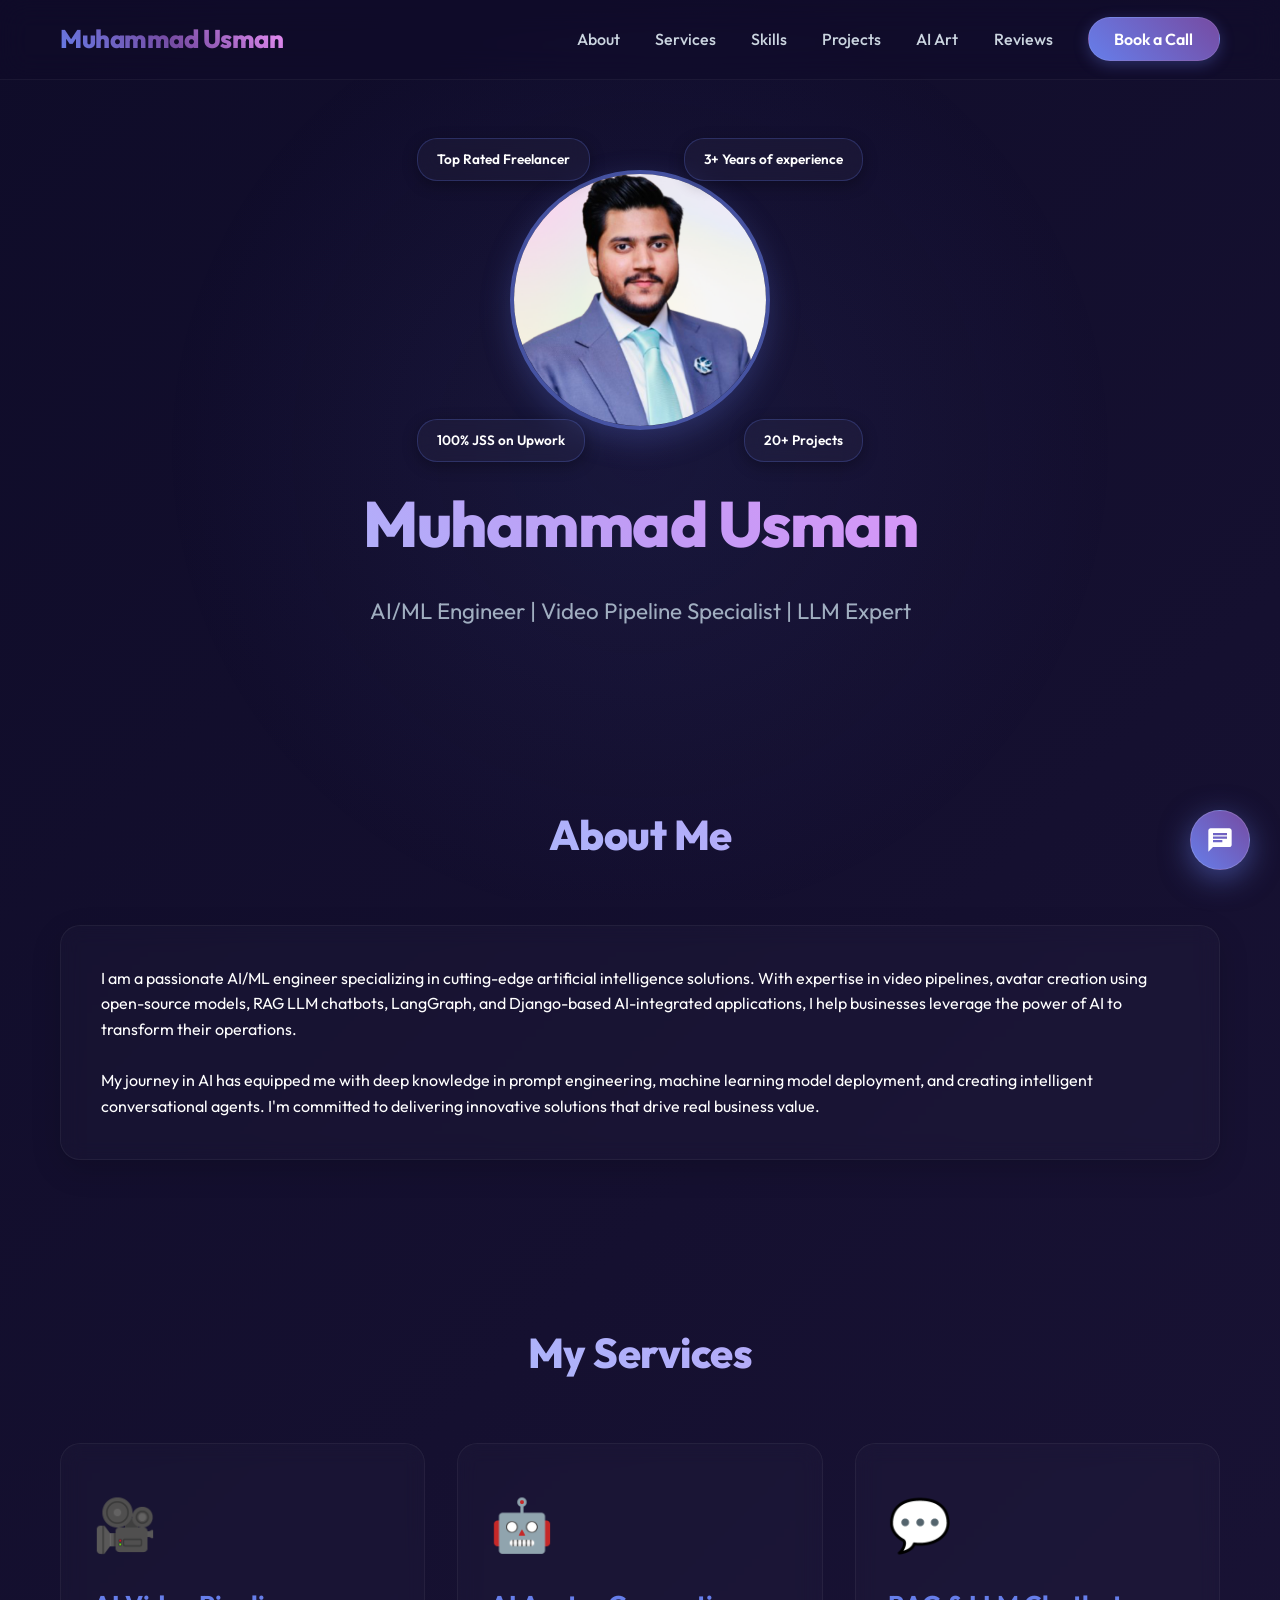
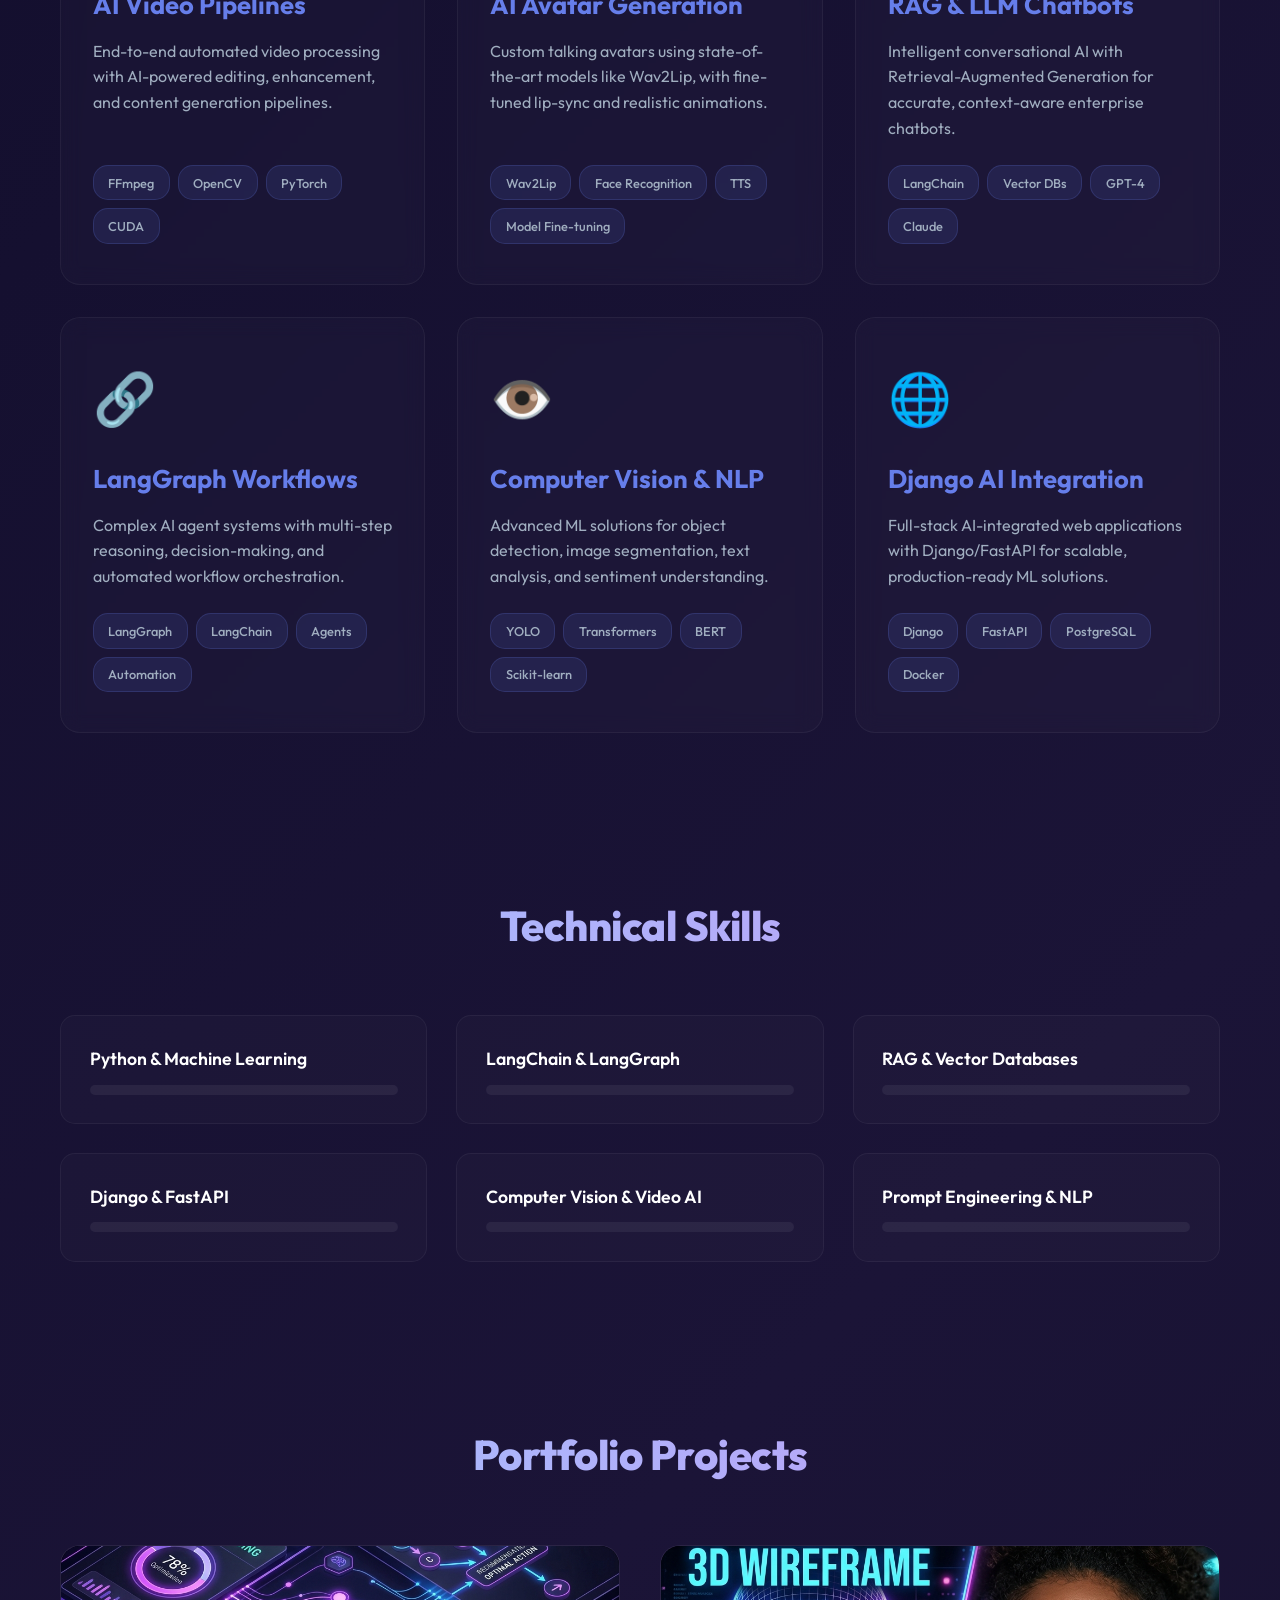
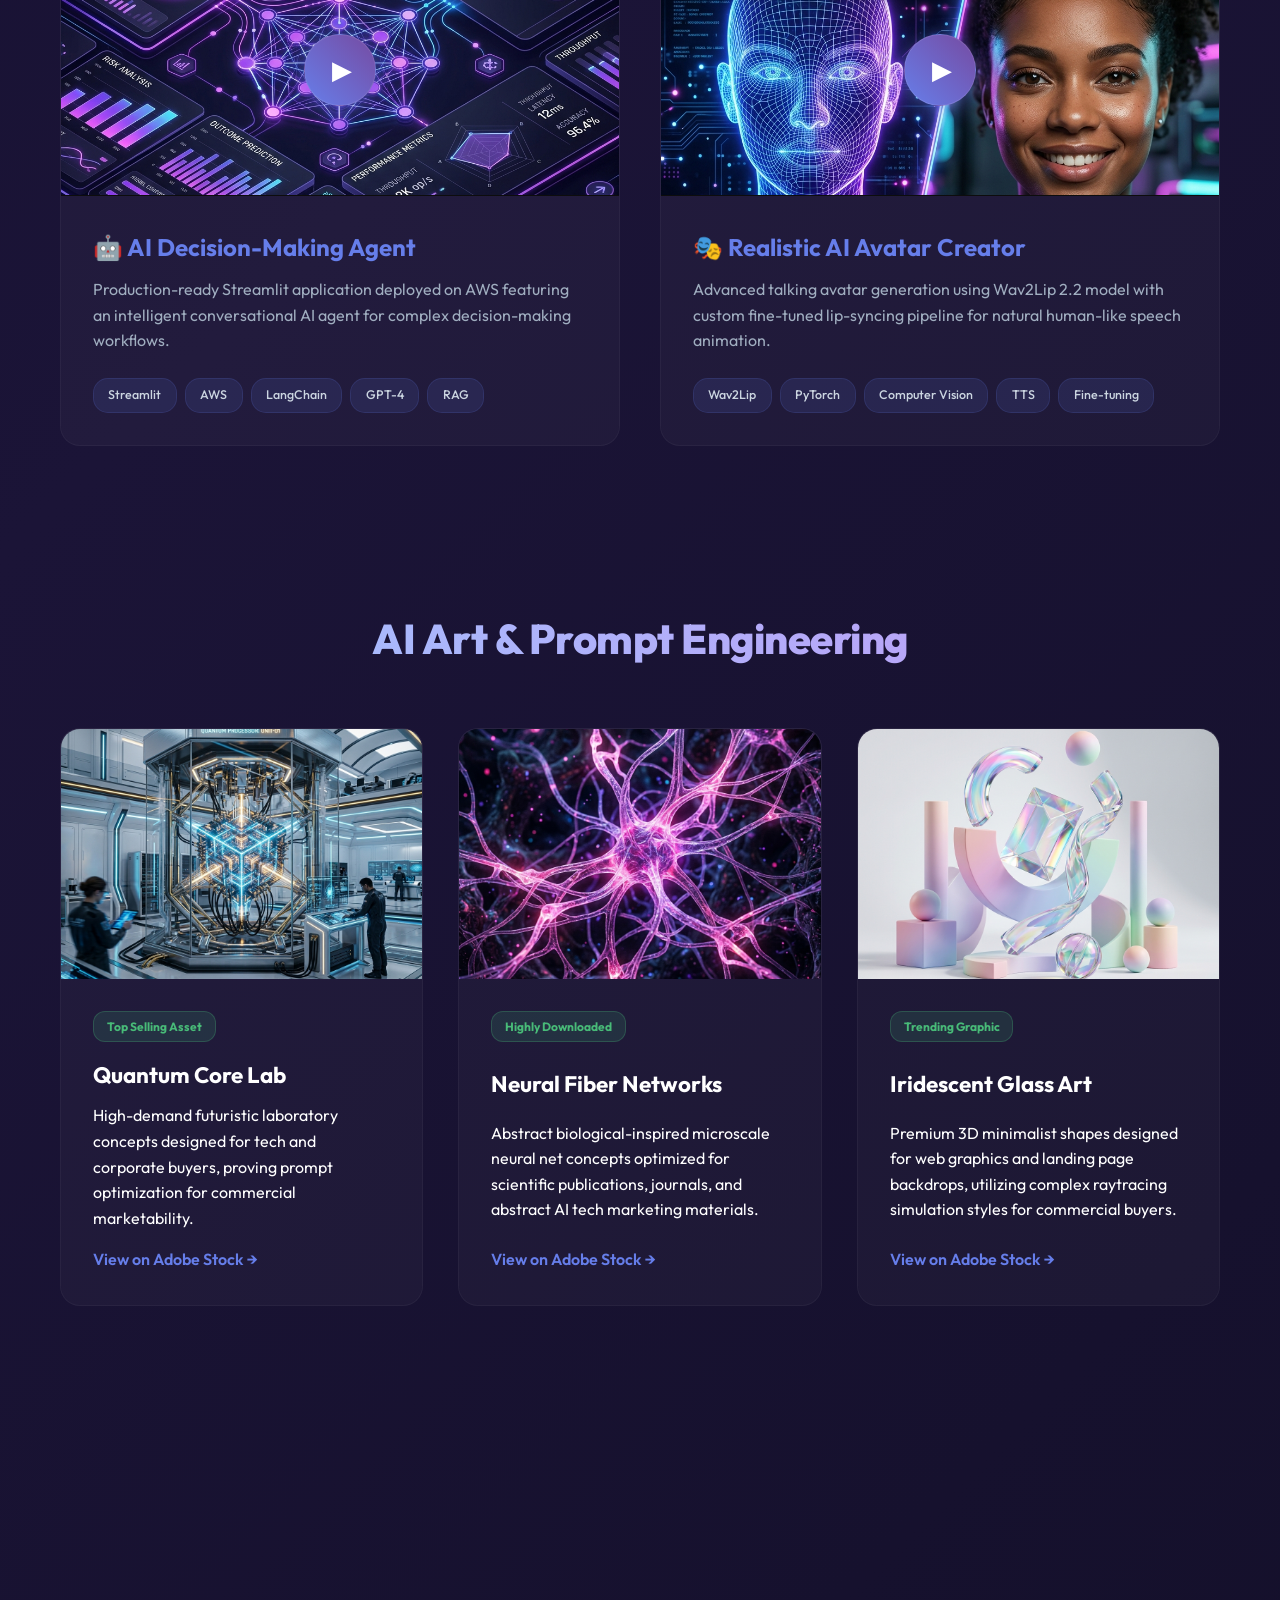
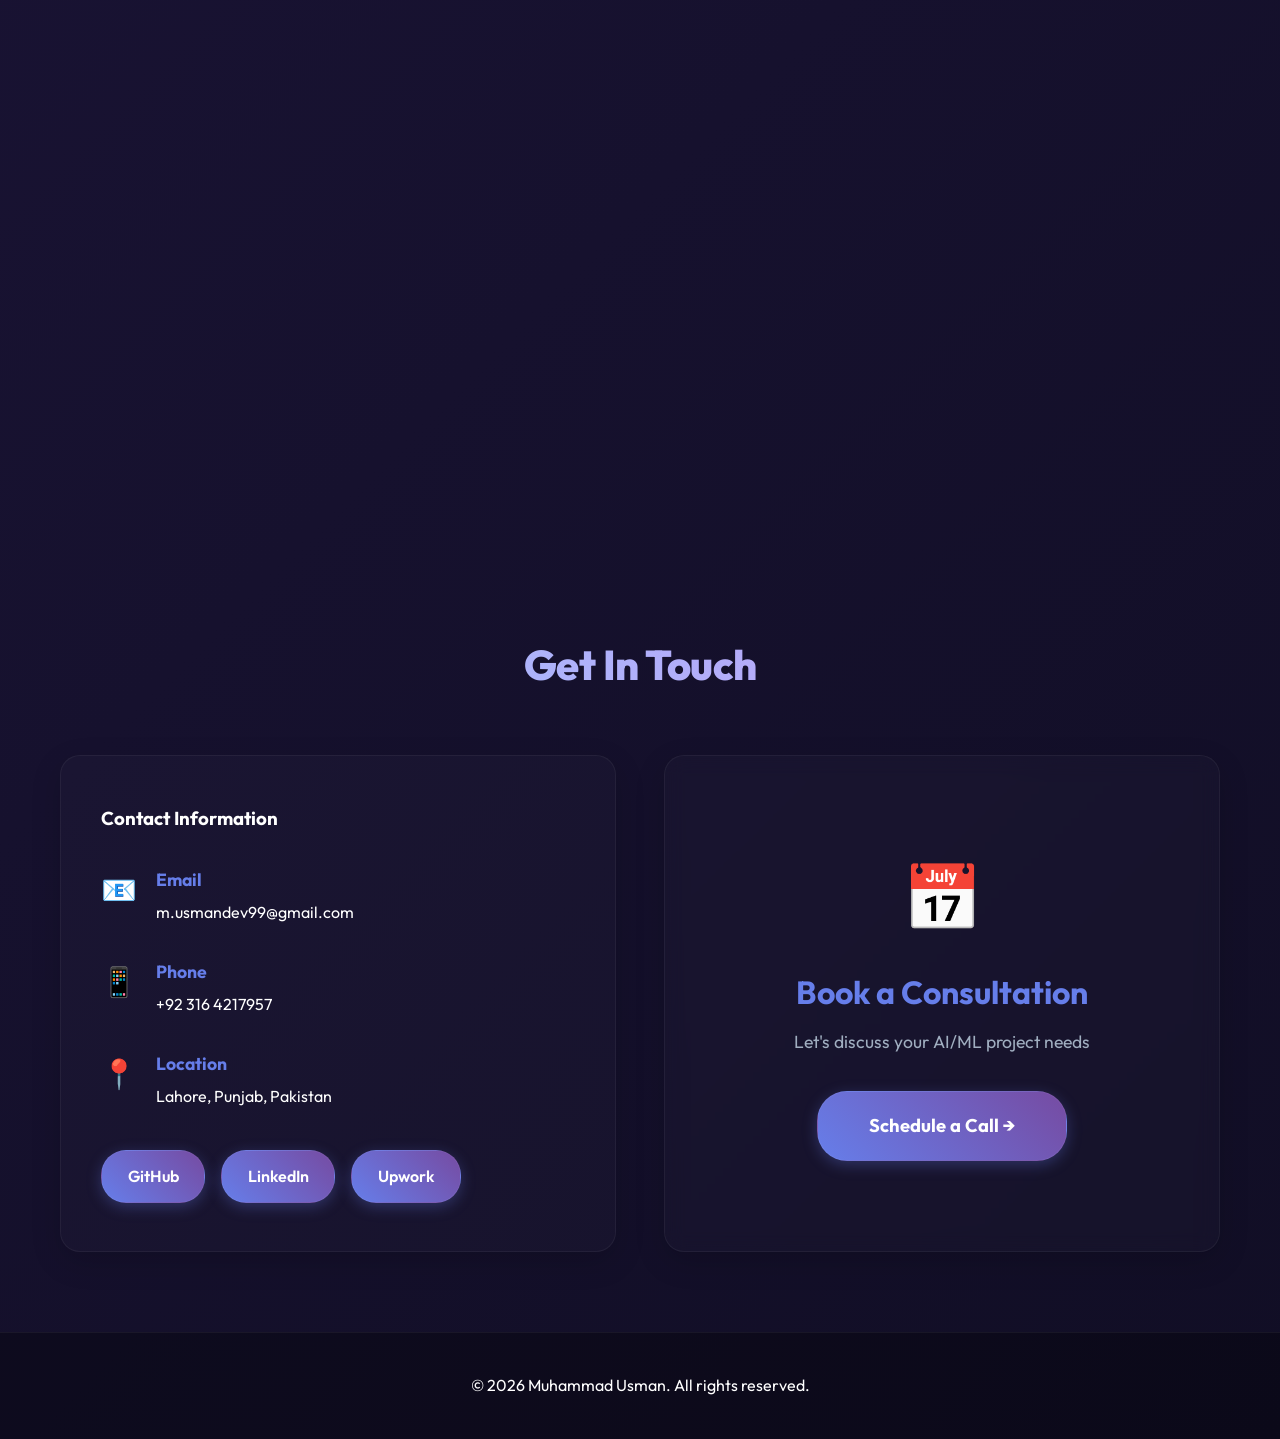
==== commit 89840011: "Implement AI Chatbot floating widget and Adobe Stock prompt engineering showcase section" ====
--- a/index.html
+++ b/index.html
@@ -38,6 +38,7 @@
                 <li><a href="#services">Services</a></li>
                 <li><a href="#skills">Skills</a></li>
                 <li><a href="#projects">Projects</a></li>
+                <li><a href="#adobe-stock">AI Art</a></li>
                 <li><a href="#reviews">Reviews</a></li>
                 <li><a href="#contact" class="cta-button">Book a Call</a></li>
             </ul>
@@ -251,6 +252,77 @@
         </div>
     </section>
 
+    <!-- Adobe Stock Portfolio Section -->
+    <section id="adobe-stock">
+        <div class="container">
+            <h2 class="section-title reveal">AI Art & Prompt Engineering</h2>
+            <div class="adobe-stock-grid">
+                <!-- Asset 1 -->
+                <div class="stock-card reveal reveal-delay-1">
+                    <div class="stock-img-container">
+                        <img src="./adobe_stock_1.png" alt="Futuristic Quantum Core Lab" class="stock-img">
+                        <div class="prompt-overlay">
+                            <span class="prompt-title">Prompt Formula</span>
+                            <p class="prompt-formula">"Futuristic clean laboratory with glowing quantum computer core. Sleek 3D rendering style, cinematic lighting, neon blue and gold accents, highly detailed, commercial stock photo style."</p>
+                        </div>
+                    </div>
+                    <div class="stock-info">
+                        <span class="stock-sales-tag">Top Selling Asset</span>
+                        <h3>Quantum Core Lab</h3>
+                        <p>High-demand futuristic laboratory concepts designed for tech and corporate buyers, proving prompt optimization for commercial marketability.</p>
+                        <a href="https://stock.adobe.com/contributor/212103995/Muhammad" target="_blank" class="stock-cta-link">
+                            View on Adobe Stock <span>→</span>
+                        </a>
+                    </div>
+                </div>
+
+                <!-- Asset 2 -->
+                <div class="stock-card reveal reveal-delay-2">
+                    <div class="stock-img-container">
+                        <img src="./adobe_stock_2.png" alt="Glowing Neural network structure" class="stock-img">
+                        <div class="prompt-overlay">
+                            <span class="prompt-title">Prompt Formula</span>
+                            <p class="prompt-formula">"Macro photorealistic close-up of organic glass fibers glowing with pink and purple light, creating a neural network structure. Ultra-detailed, abstract digital art, 8k resolution, stock photo style."</p>
+                        </div>
+                    </div>
+                    <div class="stock-info">
+                        <span class="stock-sales-tag">Highly Downloaded</span>
+                        <h3>Neural Fiber Networks</h3>
+                        <p>Abstract biological-inspired microscale neural net concepts optimized for scientific publications, journals, and abstract AI tech marketing materials.</p>
+                        <a href="https://stock.adobe.com/contributor/212103995/Muhammad" target="_blank" class="stock-cta-link">
+                            View on Adobe Stock <span>→</span>
+                        </a>
+                    </div>
+                </div>
+
+                <!-- Asset 3 -->
+                <div class="stock-card reveal reveal-delay-3">
+                    <div class="stock-img-container">
+                        <img src="./adobe_stock_3.png" alt="Iridescent glass elements and soft gradients" class="stock-img">
+                        <div class="prompt-overlay">
+                            <span class="prompt-title">Prompt Formula</span>
+                            <p class="prompt-formula">"Minimalist abstract 3D shape composition with iridescent glass elements, pastel gradients, and soft volumetric lighting. Clean studio background, premium aesthetic, commercial asset style."</p>
+                        </div>
+                    </div>
+                    <div class="stock-info">
+                        <span class="stock-sales-tag">Trending Graphic</span>
+                        <h3>Iridescent Glass Art</h3>
+                        <p>Premium 3D minimalist shapes designed for web graphics and landing page backdrops, utilizing complex raytracing simulation styles for commercial buyers.</p>
+                        <a href="https://stock.adobe.com/contributor/212103995/Muhammad" target="_blank" class="stock-cta-link">
+                            View on Adobe Stock <span>→</span>
+                        </a>
+                    </div>
+                </div>
+            </div>
+            
+            <div class="adobe-stock-cta-wrapper reveal">
+                <a href="https://stock.adobe.com/contributor/212103995/Muhammad" target="_blank" class="adobe-btn">
+                    Visit My Full Adobe Stock Portfolio
+                </a>
+            </div>
+        </div>
+    </section>
+
     <section id="reviews">
         <div class="container">
             <h2 class="section-title reveal">Client Reviews</h2>
@@ -258,7 +330,7 @@
                 <div class="reviews-slider" id="reviewsSlider">
                     <div class="review-card">
                         <div class="review-header">
-                            <div class="stars">⭐⭐⭐⭐⭐</div>
+                            <div class="stars">⭐⭐⭐⭐&nbsp;</div>
                             <div class="reviewer">Jose M</div>
                         </div>
                         <p class="review-text">"Working with Muhammad has been a pleasure. He has the knowledge, a good vision and an intelligence built to find solutions. He is also an explorer, which is not easy to find: someone ready and interested to jump into the 'jungle' in order to find if there are 'treasures' hidden that could help the project."</p>
@@ -353,6 +425,44 @@
         </div>
     </footer>
 
+    <!-- Floating AI Chatbot Widget -->
+    <div class="chatbot-widget">
+        <button class="chatbot-btn" id="chatbotBtn" aria-label="Open AI Assistant Chatbot">
+            <svg viewBox="0 0 24 24">
+                <path d="M20 2H4c-1.1 0-2 .9-2 2v18l4-4h14c1.1 0 2-.9 2-2V4c0-1.1-.9-2-2-2zM6 9h12v2H6V9zm8 5H6v-2h8v2zm4-6H6V6h12v2z"/>
+            </svg>
+        </button>
+        <div class="chatbot-container" id="chatbotContainer">
+            <div class="chatbot-header">
+                <div class="chatbot-header-info">
+                    <div class="chatbot-avatar">🤖</div>
+                    <div>
+                        <div class="chatbot-name">Usman's AI Bot</div>
+                        <div class="chatbot-status">Online</div>
+                    </div>
+                </div>
+                <button class="chatbot-close" id="chatbotClose" aria-label="Close Chatbot">&times;</button>
+            </div>
+            <div class="chatbot-messages" id="chatbotMessages">
+                <!-- Messages will be dynamically loaded here by script.js -->
+            </div>
+            <div class="chatbot-quick-replies">
+                <span class="reply-pill" onclick="handleQuickReply('Show Projects 🤖')">Projects 🤖</span>
+                <span class="reply-pill" onclick="handleQuickReply('Tell me your Skills 📊')">Skills 📊</span>
+                <span class="reply-pill" onclick="handleQuickReply('Adobe Stock 🎨')">Adobe Stock 🎨</span>
+                <span class="reply-pill" onclick="handleQuickReply('How to Book a Call? 📅')">Book a Call 📅</span>
+            </div>
+            <form class="chatbot-input-form" id="chatbotForm">
+                <input type="text" class="chatbot-input" id="chatbotInput" placeholder="Ask me something..." aria-label="Chat input message">
+                <button type="submit" class="chatbot-send" aria-label="Send message">
+                    <svg viewBox="0 0 24 24" width="24" height="24" fill="currentColor">
+                        <path d="M2.01 21L23 12 2.01 3 2 10l15 2-15 2z"/>
+                    </svg>
+                </button>
+            </form>
+        </div>
+    </div>
+
     <!-- Scripts -->
     <script src="./script.js" defer></script>
 </body>
--- a/style.css
+++ b/style.css
@@ -987,3 +987,456 @@
         animation: none !important;
     }
 }
+
+/* ==========================================================================
+   Adobe Stock Showcase Section
+   ========================================================================== */
+.adobe-stock-grid {
+    display: grid;
+    grid-template-columns: repeat(auto-fit, minmax(340px, 1fr));
+    gap: 2.2rem;
+    align-items: stretch;
+}
+
+.stock-card {
+    background: rgba(255, 255, 255, 0.02);
+    border-radius: 20px;
+    overflow: hidden;
+    border: 1px solid rgba(255, 255, 255, 0.05);
+    transition: all 0.5s cubic-bezier(0.2, 0.8, 0.2, 1);
+    display: flex;
+    flex-direction: column;
+    position: relative;
+}
+
+.stock-card:hover {
+    transform: translateY(-8px) scale(1.01);
+    box-shadow: 0 20px 40px rgba(102, 126, 234, 0.15);
+    border-color: rgba(102, 126, 234, 0.4);
+}
+
+.stock-img-container {
+    position: relative;
+    height: 250px;
+    overflow: hidden;
+    background: #000;
+}
+
+.stock-img {
+    width: 100%;
+    height: 100%;
+    object-fit: cover;
+    transition: all 0.6s cubic-bezier(0.2, 0.8, 0.2, 1);
+}
+
+.stock-card:hover .stock-img {
+    transform: scale(1.08);
+}
+
+/* Prompt Engineering Formula Overlay */
+.prompt-overlay {
+    position: absolute;
+    top: 0;
+    left: 0;
+    width: 100%;
+    height: 100%;
+    background: rgba(15, 12, 41, 0.9);
+    backdrop-filter: blur(8px);
+    -webkit-backdrop-filter: blur(8px);
+    padding: 1.8rem;
+    display: flex;
+    flex-direction: column;
+    justify-content: center;
+    opacity: 0;
+    transition: opacity 0.4s cubic-bezier(0.2, 0.8, 0.2, 1);
+}
+
+.stock-card:hover .prompt-overlay {
+    opacity: 1;
+}
+
+.prompt-title {
+    font-size: 0.85rem;
+    font-weight: 700;
+    text-transform: uppercase;
+    letter-spacing: 1px;
+    color: #667eea;
+    margin-bottom: 0.6rem;
+}
+
+.prompt-formula {
+    font-style: italic;
+    color: #cbd5e0;
+    font-size: 0.95rem;
+    line-height: 1.5;
+    background: rgba(255, 255, 255, 0.03);
+    padding: 0.8rem;
+    border-radius: 10px;
+    border: 1px solid rgba(255, 255, 255, 0.05);
+}
+
+.stock-info {
+    padding: 2rem;
+    flex-grow: 1;
+    display: flex;
+    flex-direction: column;
+    justify-content: space-between;
+    background: rgba(255, 255, 255, 0.01);
+}
+
+.stock-info h3 {
+    font-size: 1.4rem;
+    font-weight: 700;
+    margin-bottom: 0.6rem;
+    color: #fff;
+    transition: all 0.3s ease;
+}
+
+.stock-card:hover .stock-info h3 {
+    color: #f093fb;
+}
+
+.stock-sales-tag {
+    display: inline-block;
+    align-self: flex-start;
+    background: rgba(72, 187, 120, 0.15);
+    color: #48bb78;
+    padding: 0.3rem 0.8rem;
+    border-radius: 12px;
+    font-size: 0.75rem;
+    font-weight: 700;
+    margin-bottom: 1rem;
+    border: 1px solid rgba(72, 187, 120, 0.25);
+}
+
+.stock-card:hover .stock-sales-tag {
+    background: rgba(72, 187, 120, 0.3);
+    color: #fff;
+}
+
+.stock-cta-link {
+    display: inline-flex;
+    align-items: center;
+    color: #667eea;
+    text-decoration: none;
+    font-weight: 600;
+    margin-top: 1rem;
+    transition: all 0.3s ease;
+}
+
+.stock-cta-link span {
+    transition: transform 0.3s ease;
+    margin-left: 4px;
+}
+
+.stock-card:hover .stock-cta-link {
+    color: #f093fb;
+}
+
+.stock-card:hover .stock-cta-link span {
+    transform: translateX(4px);
+}
+
+.adobe-stock-cta-wrapper {
+    text-align: center;
+    margin-top: 4rem;
+}
+
+.adobe-btn {
+    display: inline-block;
+    padding: 1.1rem 2.8rem;
+    background: linear-gradient(45deg, #da1c5c, #764ba2);
+    color: white;
+    text-decoration: none;
+    border-radius: 30px;
+    font-size: 1.1rem;
+    font-weight: 700;
+    border: 1px solid rgba(255, 255, 255, 0.05);
+    transition: all 0.4s cubic-bezier(0.2, 0.8, 0.2, 1);
+    box-shadow: 0 4px 15px rgba(218, 28, 92, 0.3);
+}
+
+.adobe-btn:hover {
+    transform: scale(1.05) translateY(-2px);
+    box-shadow: 0 10px 30px rgba(218, 28, 92, 0.6);
+    background: linear-gradient(45deg, #764ba2, #f093fb);
+}
+
+
+/* ==========================================================================
+   AI Chatbot Floating Widget
+   ========================================================================== */
+.chatbot-widget {
+    position: fixed;
+    bottom: 30px;
+    right: 30px;
+    z-index: 2000;
+}
+
+.chatbot-btn {
+    width: 60px;
+    height: 60px;
+    border-radius: 50%;
+    background: linear-gradient(45deg, #667eea, #764ba2);
+    box-shadow: 0 8px 30px rgba(102, 126, 234, 0.5);
+    border: 1px solid rgba(255, 255, 255, 0.15);
+    display: flex;
+    align-items: center;
+    justify-content: center;
+    cursor: pointer;
+    transition: all 0.4s cubic-bezier(0.2, 0.8, 0.2, 1);
+}
+
+.chatbot-btn:hover {
+    transform: scale(1.08) rotate(5deg);
+    box-shadow: 0 12px 35px rgba(102, 126, 234, 0.7);
+    background: linear-gradient(45deg, #764ba2, #f093fb);
+}
+
+.chatbot-btn svg {
+    width: 28px;
+    height: 28px;
+    fill: #fff;
+    transition: transform 0.4s ease;
+}
+
+.chatbot-btn.active svg {
+    transform: rotate(90deg);
+}
+
+.chatbot-container {
+    width: 360px;
+    height: 480px;
+    max-height: 80vh;
+    position: fixed;
+    bottom: 105px;
+    right: 30px;
+    background: rgba(15, 12, 41, 0.85);
+    backdrop-filter: blur(20px);
+    -webkit-backdrop-filter: blur(20px);
+    border-radius: 20px;
+    border: 1px solid rgba(102, 126, 234, 0.25);
+    box-shadow: 0 15px 50px rgba(0, 0, 0, 0.5);
+    display: flex;
+    flex-direction: column;
+    overflow: hidden;
+    transform: scale(0.9) translateY(20px);
+    opacity: 0;
+    visibility: hidden;
+    transform-origin: bottom right;
+    transition: all 0.4s cubic-bezier(0.2, 0.8, 0.2, 1);
+}
+
+.chatbot-container.active {
+    transform: scale(1) translateY(0);
+    opacity: 1;
+    visibility: visible;
+}
+
+.chatbot-header {
+    background: linear-gradient(45deg, rgba(102, 126, 234, 0.3), rgba(118, 75, 162, 0.3));
+    padding: 1.2rem;
+    border-bottom: 1px solid rgba(255, 255, 255, 0.08);
+    display: flex;
+    justify-content: space-between;
+    align-items: center;
+}
+
+.chatbot-header-info {
+    display: flex;
+    align-items: center;
+    gap: 0.8rem;
+}
+
+.chatbot-avatar {
+    width: 35px;
+    height: 35px;
+    border-radius: 50%;
+    background: linear-gradient(45deg, #667eea, #764ba2);
+    display: flex;
+    align-items: center;
+    justify-content: center;
+    font-size: 1.2rem;
+    border: 1px solid rgba(255, 255, 255, 0.15);
+}
+
+.chatbot-name {
+    font-weight: 700;
+    font-size: 1rem;
+}
+
+.chatbot-status {
+    font-size: 0.75rem;
+    color: #48bb78;
+    display: flex;
+    align-items: center;
+    gap: 0.3rem;
+}
+
+.chatbot-status::before {
+    content: '';
+    display: inline-block;
+    width: 6px;
+    height: 6px;
+    background: #48bb78;
+    border-radius: 50%;
+}
+
+.chatbot-close {
+    background: none;
+    border: none;
+    color: #cbd5e0;
+    cursor: pointer;
+    font-size: 1.2rem;
+    transition: color 0.3s ease;
+}
+
+.chatbot-close:hover {
+    color: #fff;
+}
+
+.chatbot-messages {
+    flex-grow: 1;
+    overflow-y: auto;
+    padding: 1.2rem;
+    display: flex;
+    flex-direction: column;
+    gap: 1rem;
+    scrollbar-width: thin;
+}
+
+.chat-msg {
+    max-width: 80%;
+    padding: 0.8rem 1rem;
+    border-radius: 15px;
+    font-size: 0.9rem;
+    line-height: 1.5;
+    word-wrap: break-word;
+}
+
+.chat-msg.bot {
+    align-self: flex-start;
+    background: rgba(255, 255, 255, 0.05);
+    border: 1px solid rgba(255, 255, 255, 0.05);
+    border-bottom-left-radius: 3px;
+    color: #e2e8f0;
+}
+
+.chat-msg.user {
+    align-self: flex-end;
+    background: linear-gradient(45deg, #667eea, #764ba2);
+    border-bottom-right-radius: 3px;
+    color: #fff;
+    box-shadow: 0 4px 15px rgba(102, 126, 234, 0.2);
+}
+
+/* Typing Indicator */
+.chat-msg.typing {
+    display: flex;
+    align-items: center;
+    gap: 0.3rem;
+    padding: 0.6rem 1rem;
+}
+
+.typing-dot {
+    width: 6px;
+    height: 6px;
+    background: #a0aec0;
+    border-radius: 50%;
+    animation: typing-bounce 1.4s infinite ease-in-out both;
+}
+
+.typing-dot:nth-child(1) { animation-delay: -0.32s; }
+.typing-dot:nth-child(2) { animation-delay: -0.16s; }
+
+@keyframes typing-bounce {
+    0%, 80%, 100% { transform: scale(0); }
+    40% { transform: scale(1); }
+}
+
+/* Quick Replies */
+.chatbot-quick-replies {
+    display: flex;
+    flex-wrap: wrap;
+    gap: 0.5rem;
+    padding: 0.8rem 1.2rem;
+    border-top: 1px solid rgba(255, 255, 255, 0.05);
+    background: rgba(0, 0, 0, 0.1);
+}
+
+.reply-pill {
+    background: rgba(102, 126, 234, 0.1);
+    border: 1px solid rgba(102, 126, 234, 0.25);
+    border-radius: 15px;
+    padding: 0.4rem 0.8rem;
+    font-size: 0.8rem;
+    color: #cbd5e0;
+    cursor: pointer;
+    transition: all 0.3s ease;
+    font-weight: 500;
+}
+
+.reply-pill:hover {
+    background: rgba(102, 126, 234, 0.25);
+    border-color: #667eea;
+    color: #fff;
+    transform: translateY(-1px);
+}
+
+/* Input Form */
+.chatbot-input-form {
+    display: flex;
+    border-top: 1px solid rgba(255, 255, 255, 0.08);
+    background: rgba(15, 12, 41, 0.95);
+    padding: 0.8rem 1rem;
+    align-items: center;
+}
+
+.chatbot-input {
+    flex-grow: 1;
+    border: none;
+    background: transparent;
+    color: #fff;
+    outline: none;
+    font-family: inherit;
+    font-size: 0.9rem;
+    padding-right: 1rem;
+}
+
+.chatbot-input::placeholder {
+    color: #718096;
+}
+
+.chatbot-send {
+    background: none;
+    border: none;
+    color: #667eea;
+    cursor: pointer;
+    font-size: 1.2rem;
+    padding: 0.2rem;
+    transition: all 0.3s ease;
+    display: flex;
+    align-items: center;
+    justify-content: center;
+}
+
+.chatbot-send:hover {
+    color: #f093fb;
+    transform: scale(1.1);
+}
+
+/* Responsive adjustment for Chatbot */
+@media (max-width: 480px) {
+    .chatbot-widget {
+        bottom: 20px;
+        right: 20px;
+    }
+    
+    .chatbot-container {
+        width: calc(100vw - 40px);
+        height: 450px;
+        right: 20px;
+        bottom: 90px;
+    }
+}
+
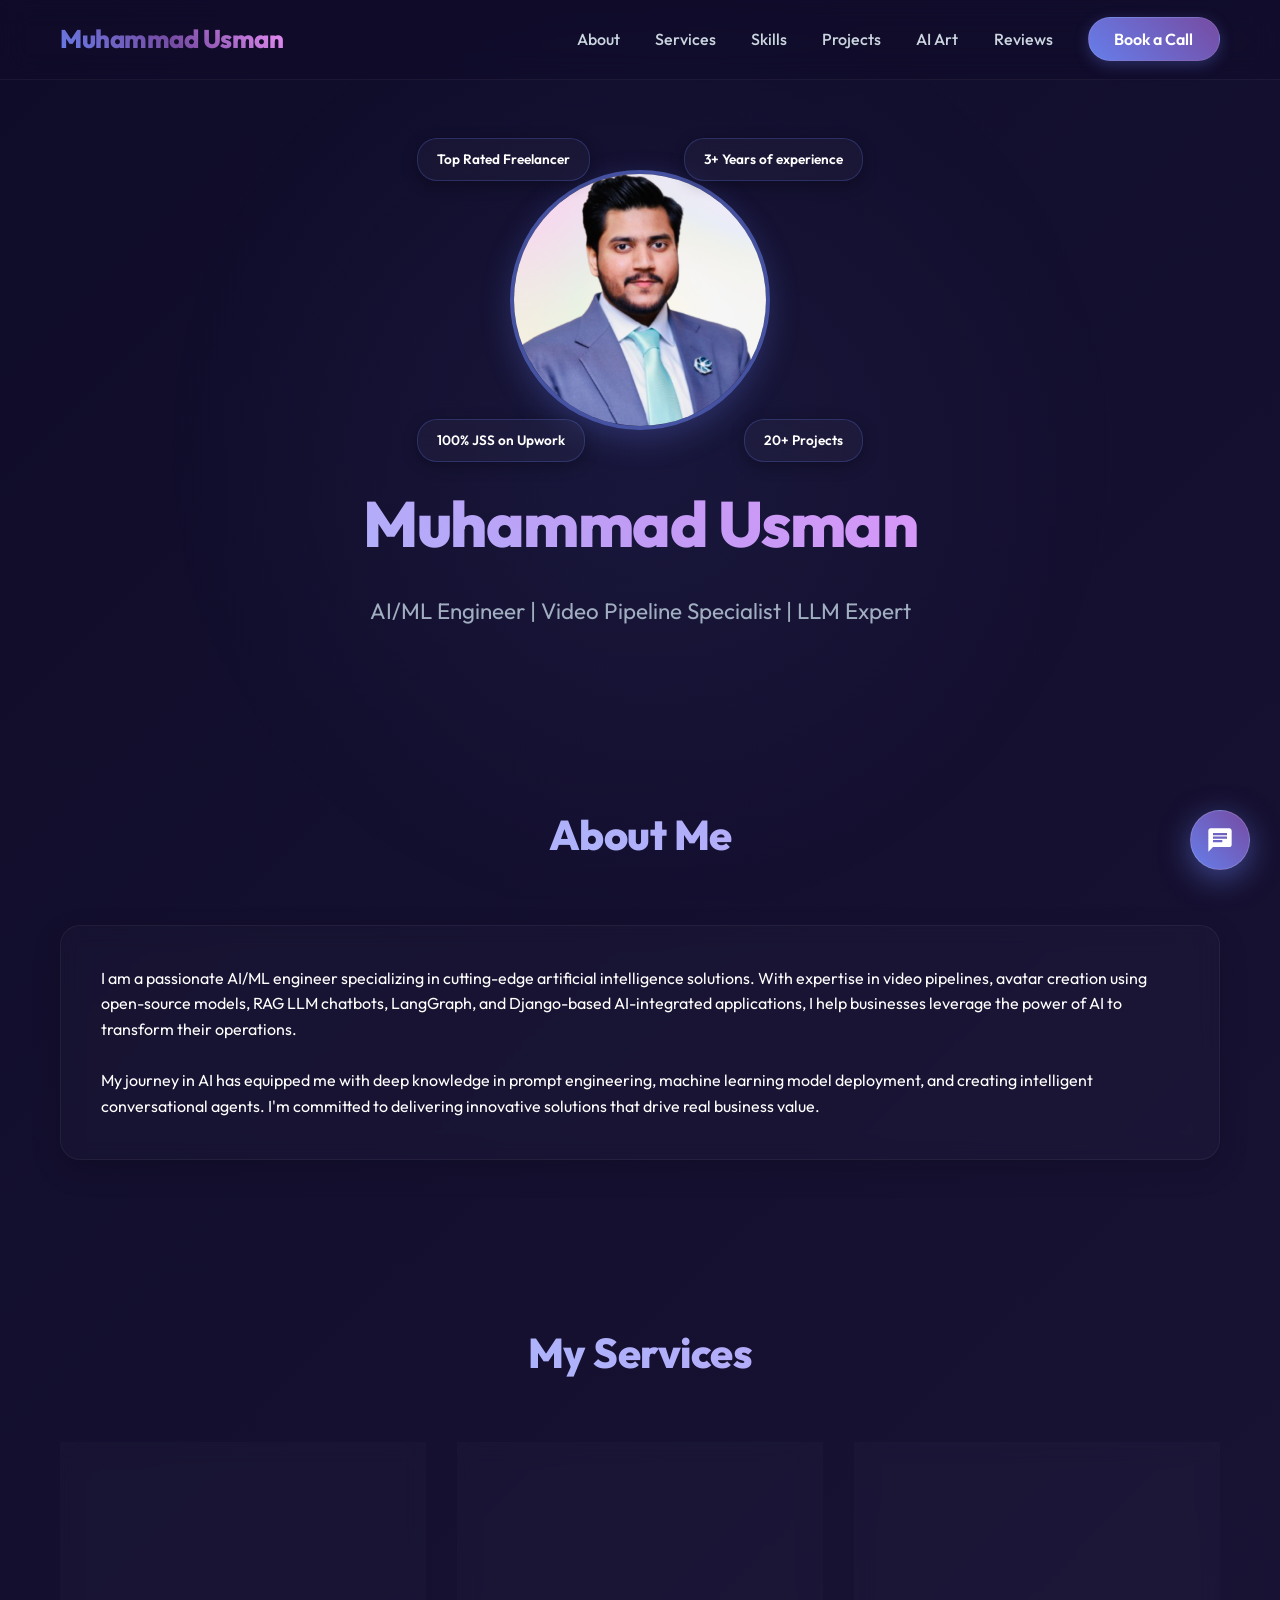
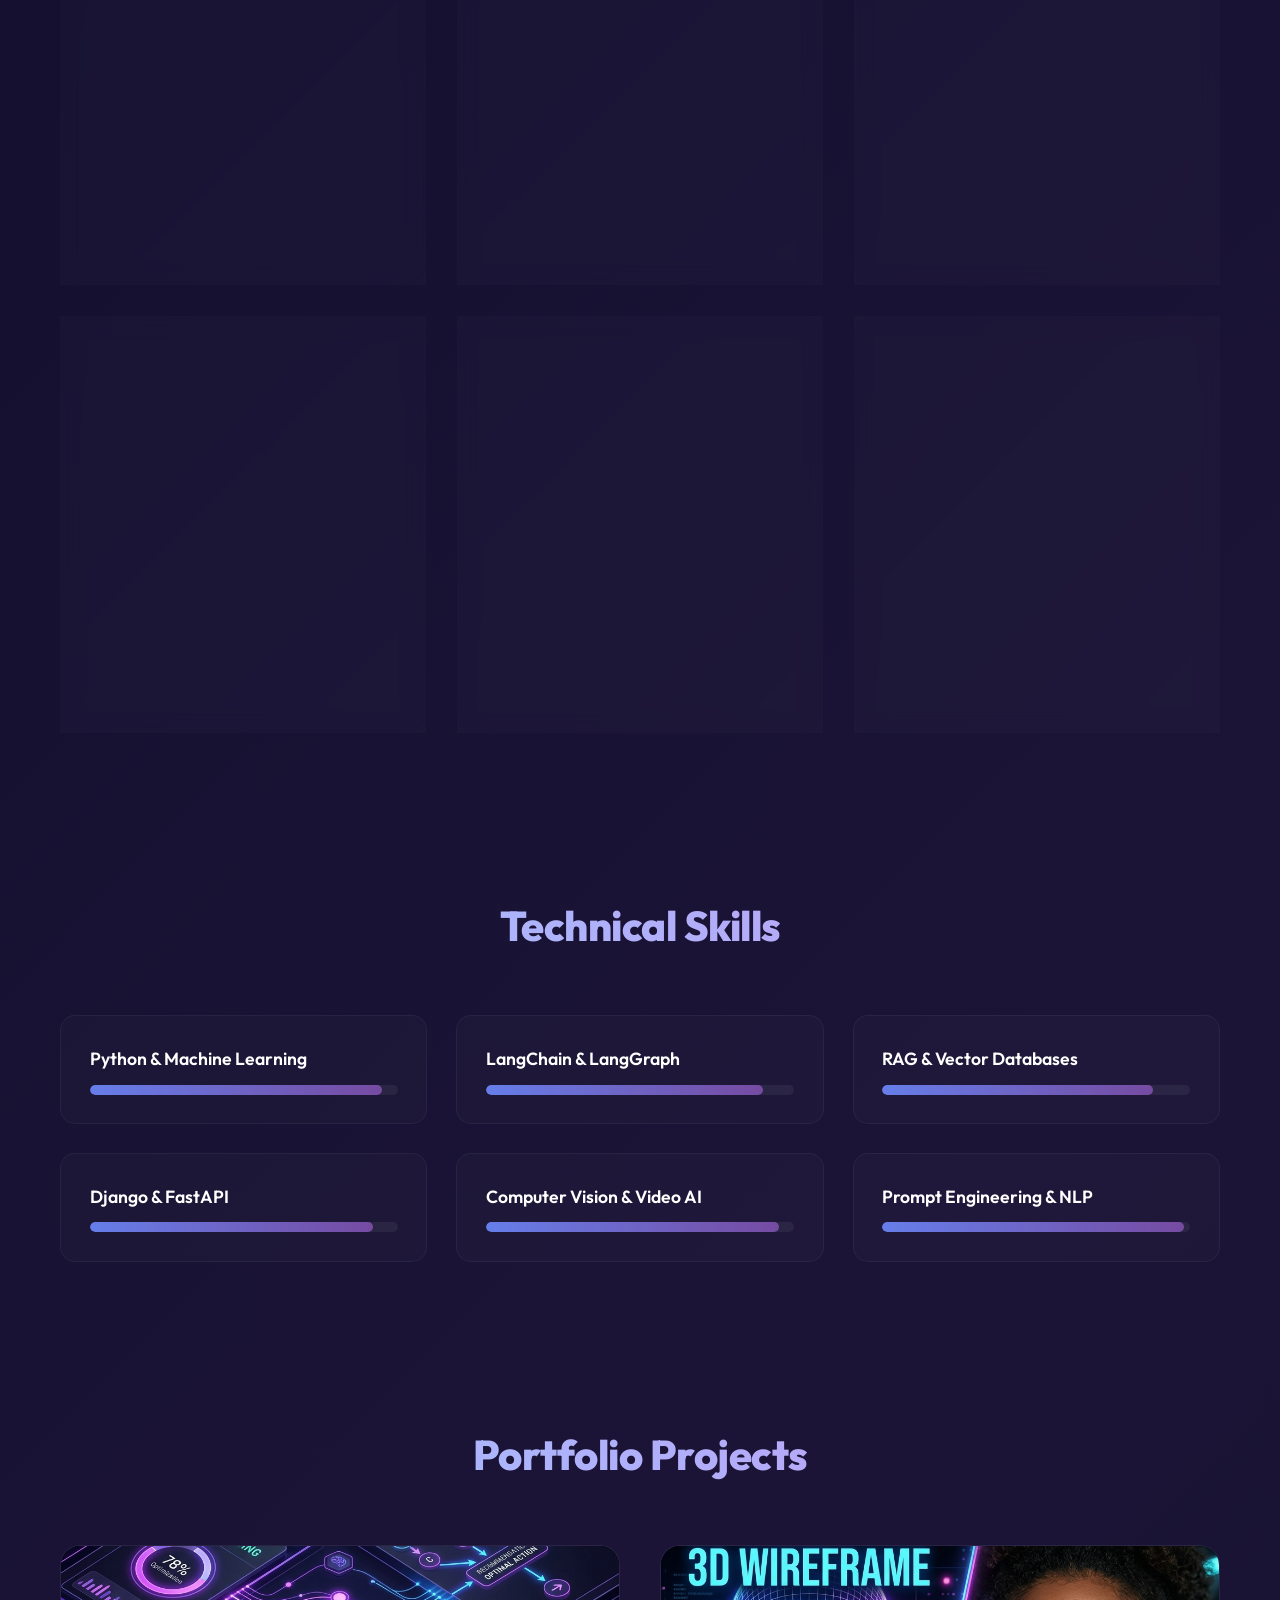
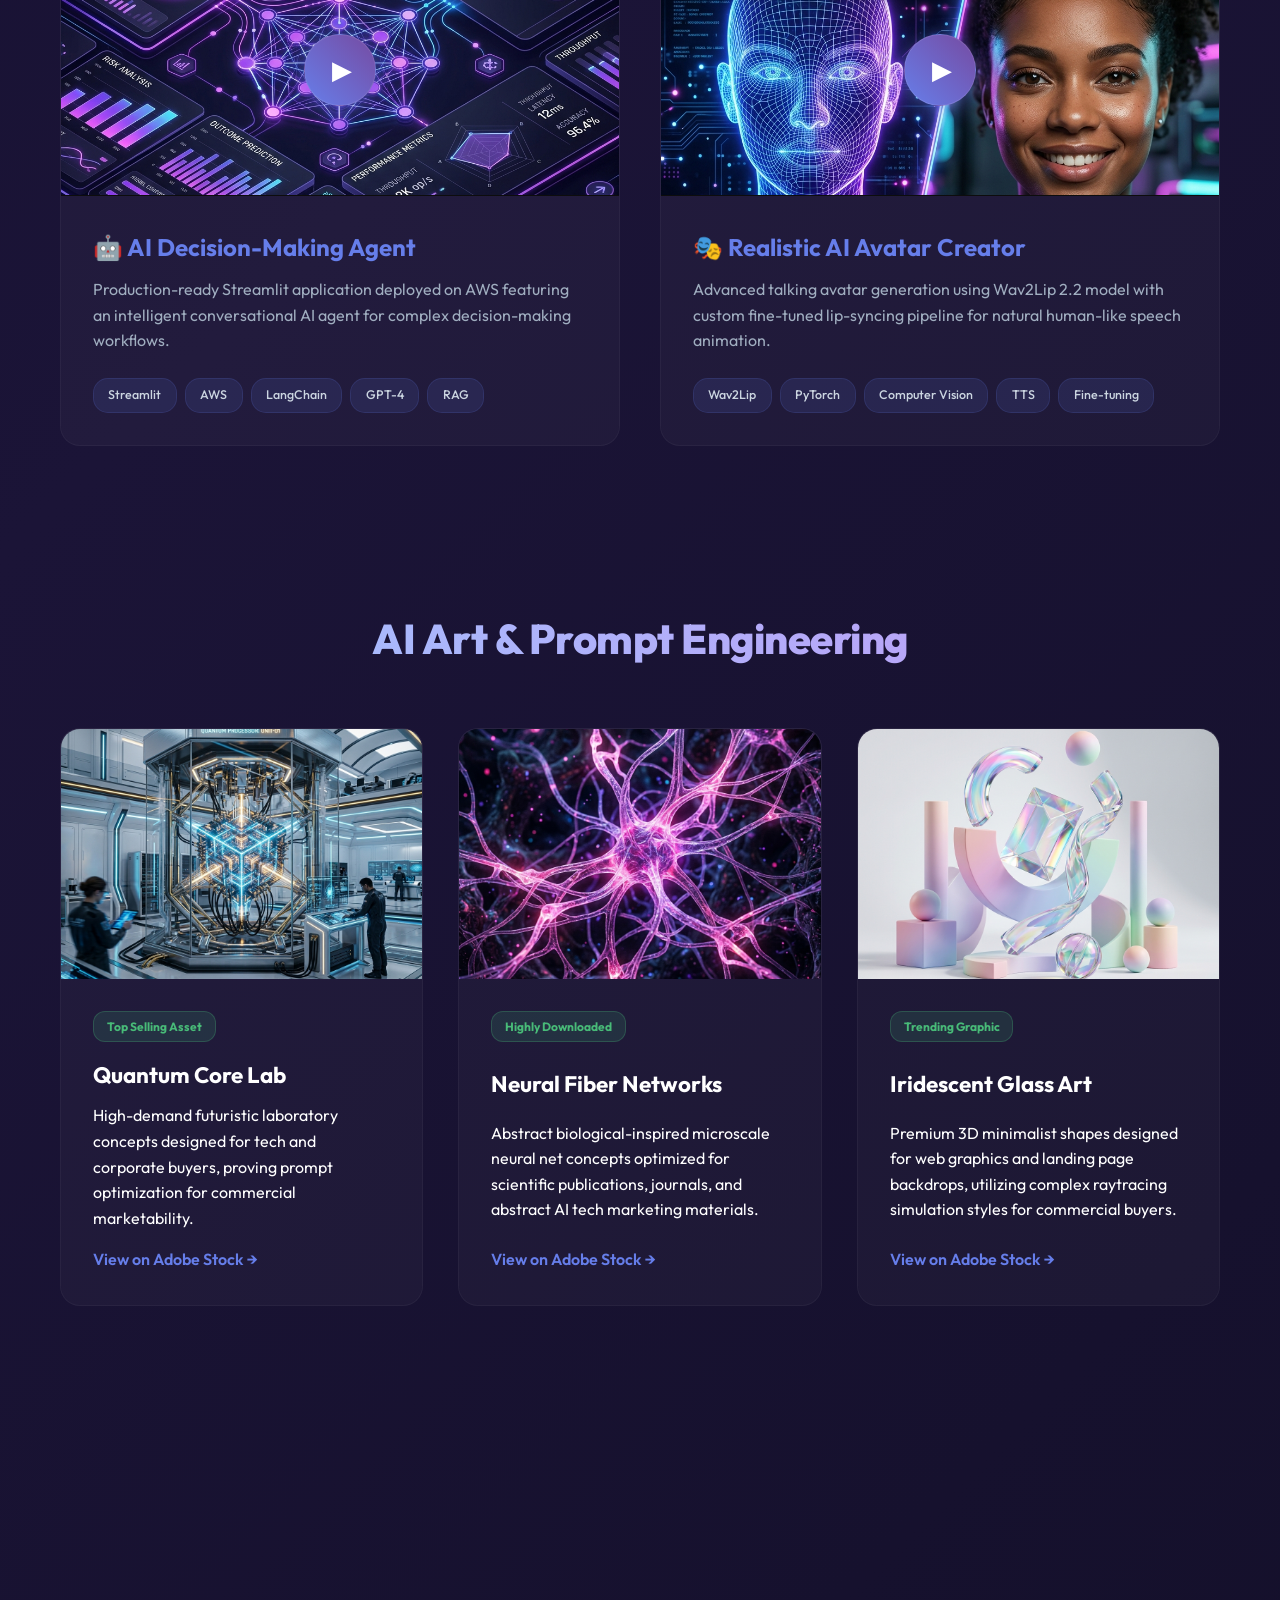
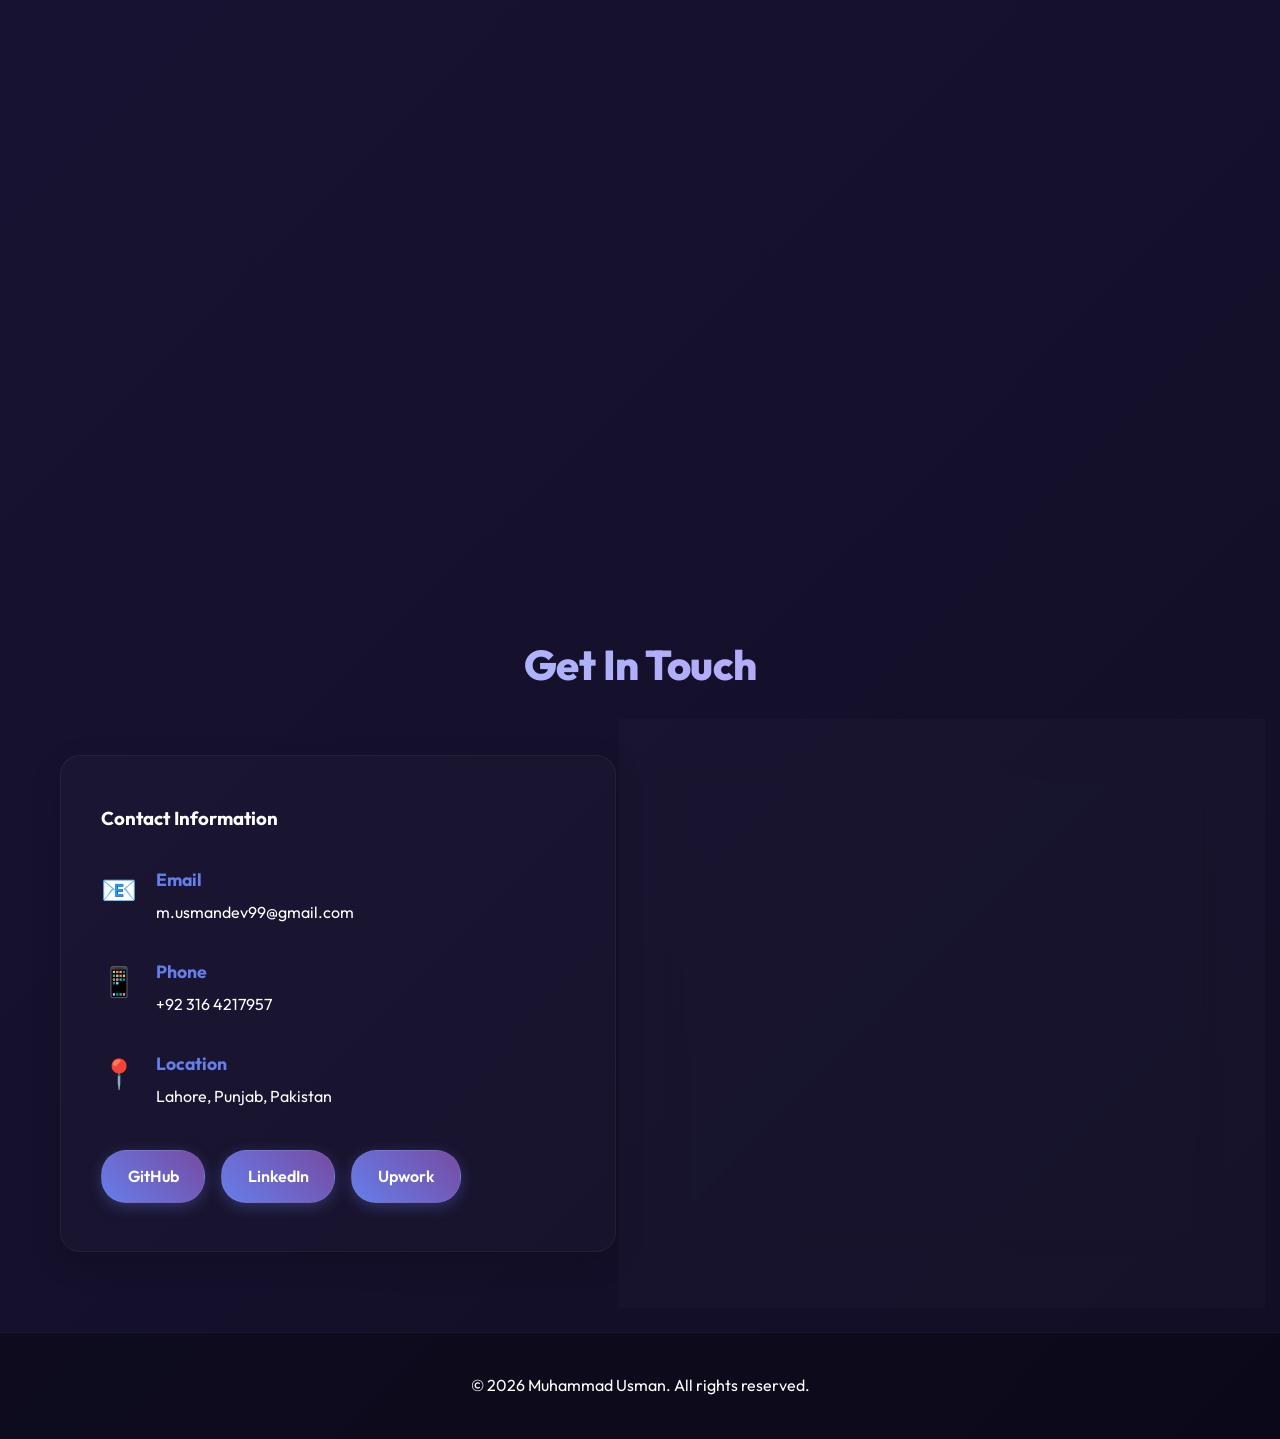
==== commit 34f41783: "Fix skills progress bar visibility and upgrade chatbot to use conversational Gemini 1.5 API with ser" ====
--- a/index.html
+++ b/index.html
@@ -437,8 +437,8 @@
                 <div class="chatbot-header-info">
                     <div class="chatbot-avatar">🤖</div>
                     <div>
-                        <div class="chatbot-name">Usman's AI Bot</div>
-                        <div class="chatbot-status">Online</div>
+                        <div class="chatbot-name">Custom Gemini 1.5 Agent</div>
+                        <div class="chatbot-status">Usman's Custom AI Bot</div>
                     </div>
                 </div>
                 <button class="chatbot-close" id="chatbotClose" aria-label="Close Chatbot">&times;</button>
--- a/style.css
+++ b/style.css
@@ -410,6 +410,10 @@
     transition: width 1.8s cubic-bezier(0.2, 0.8, 0.2, 1);
 }
 
+.skill-item.visible .skill-progress {
+    width: var(--progress-width) !important;
+}
+
 .skill-item:hover .skill-progress {
     box-shadow: 0 0 15px rgba(102, 126, 234, 0.6);
 }
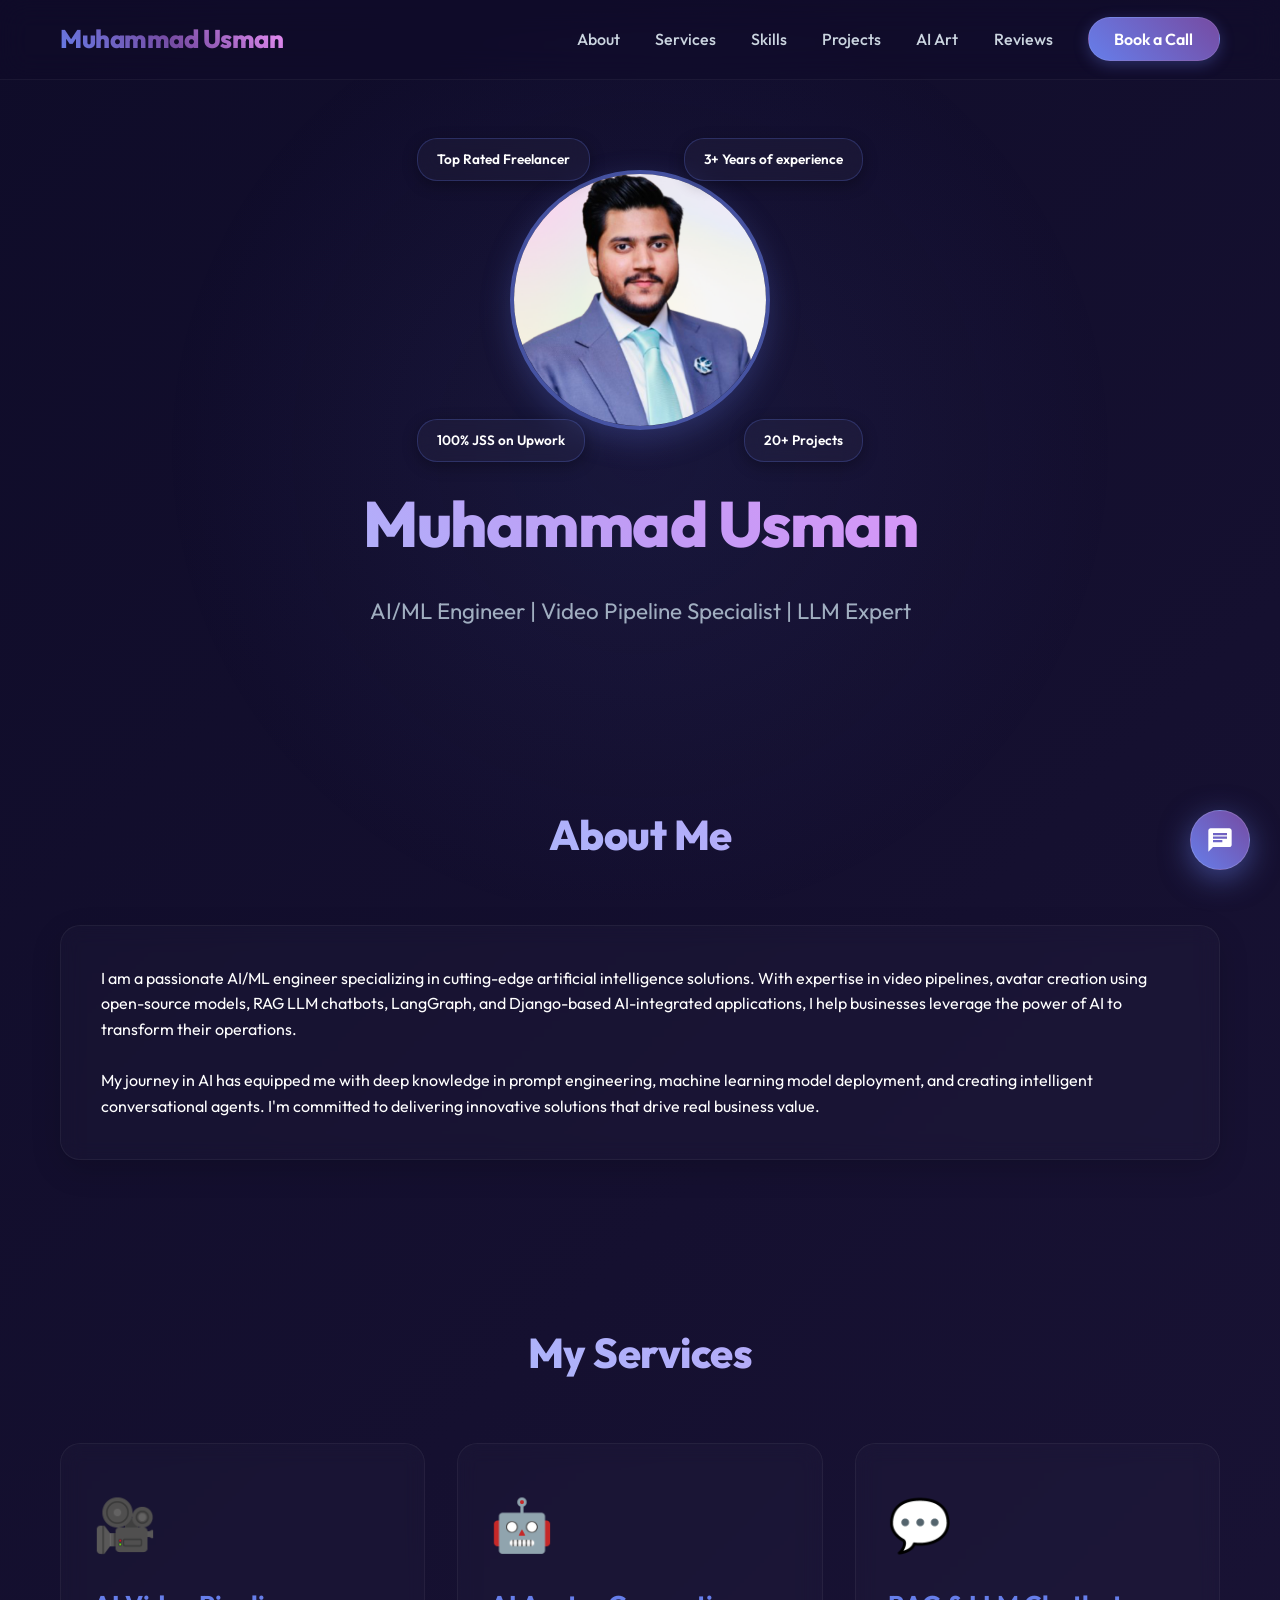
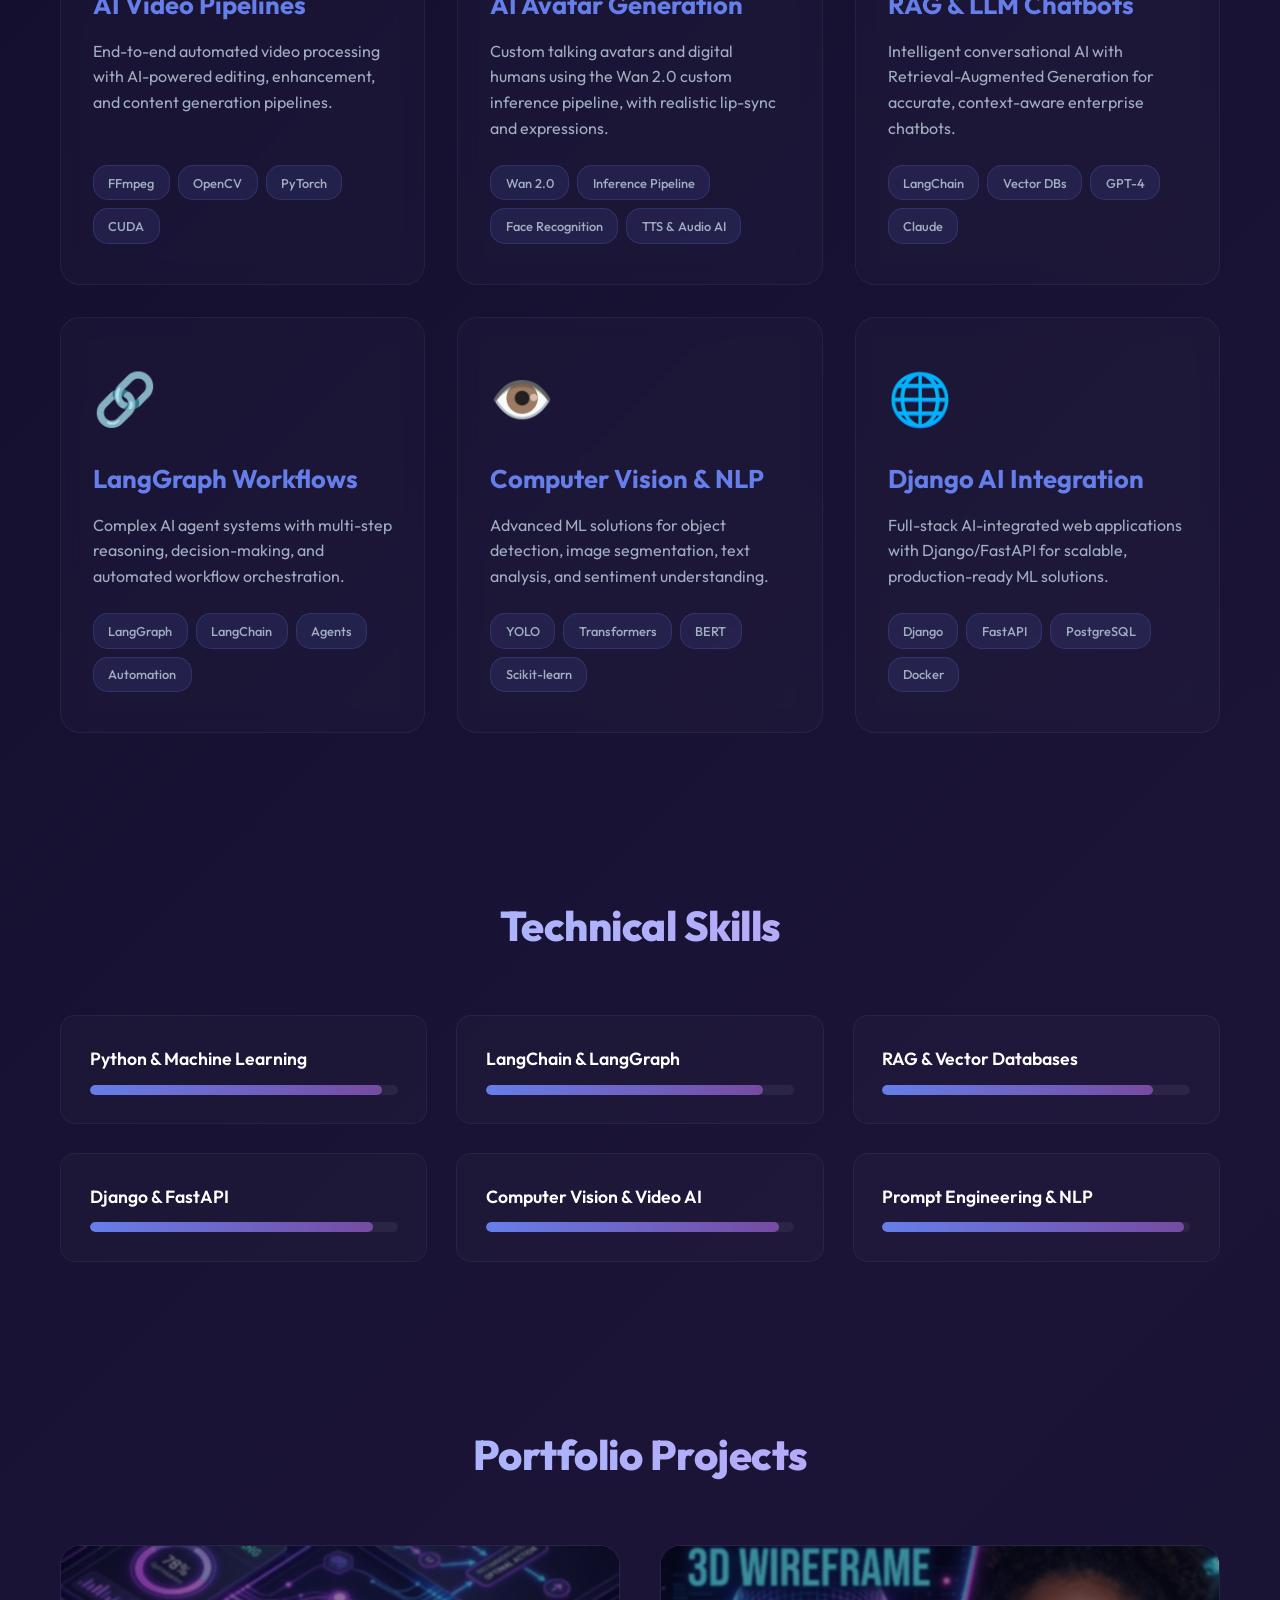
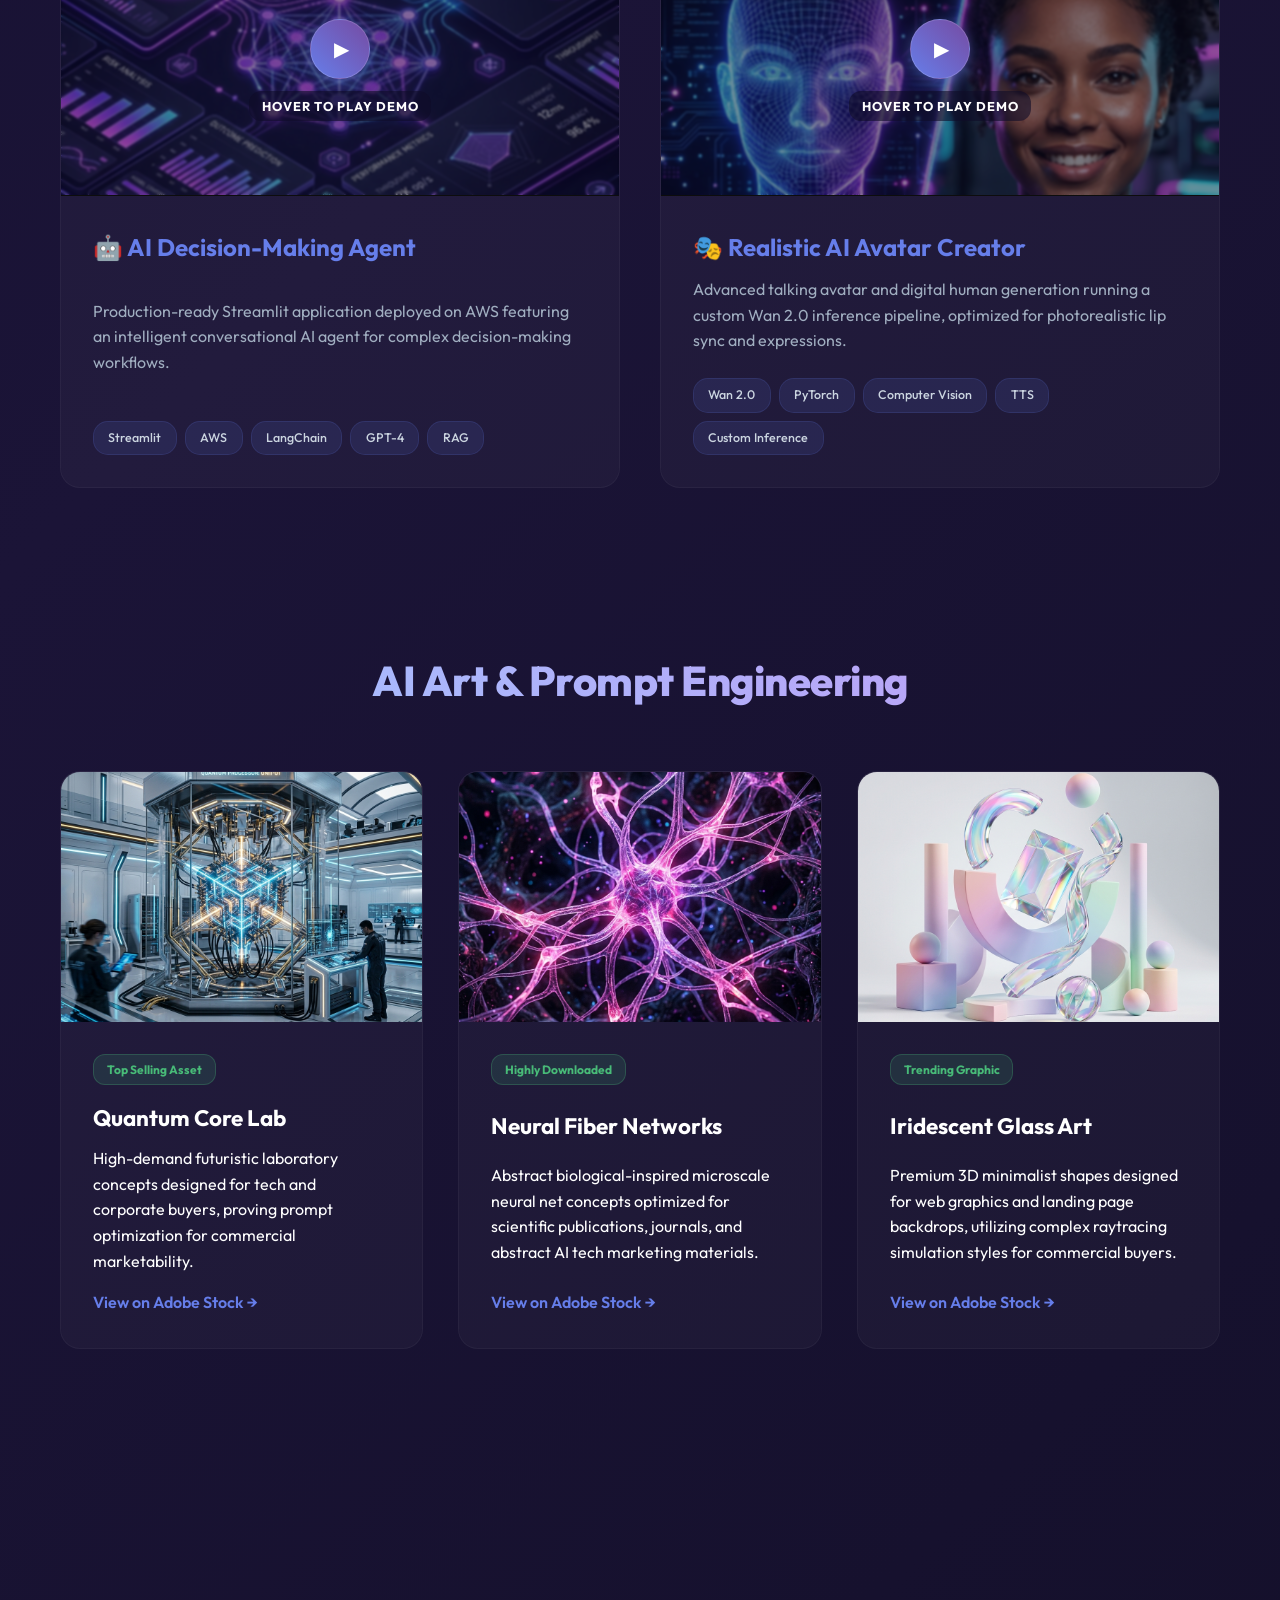
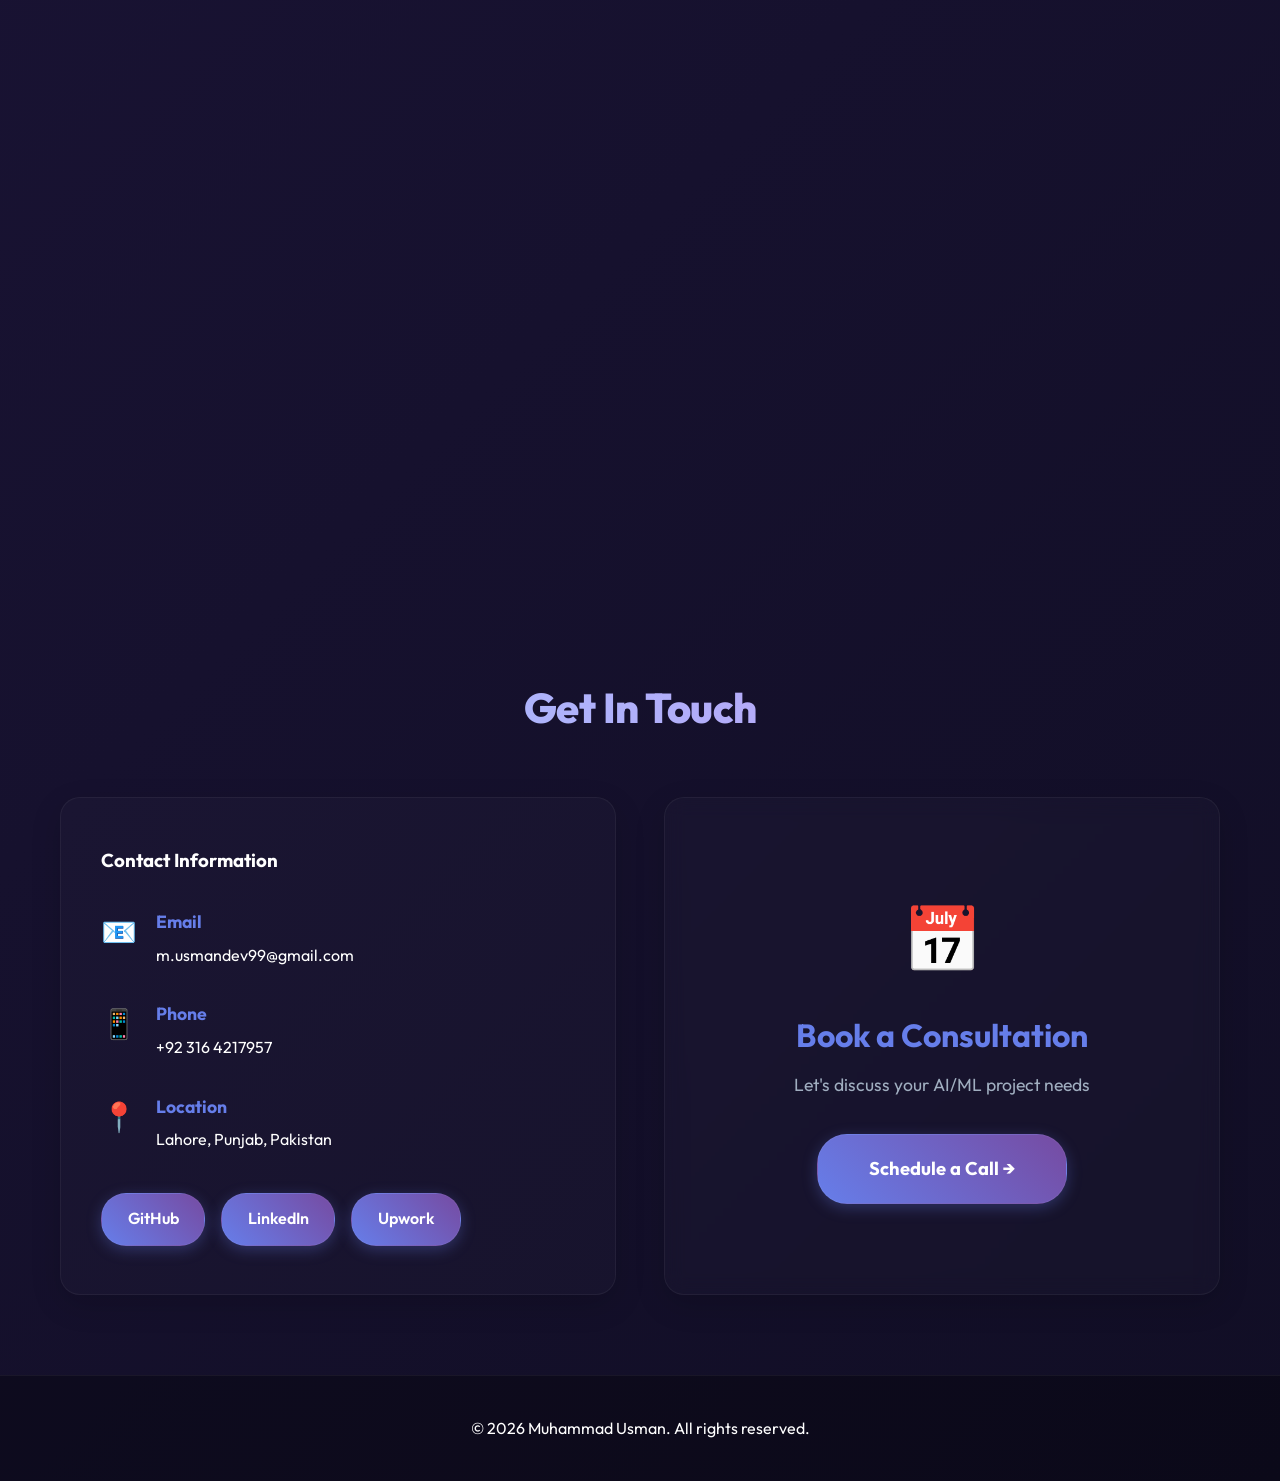
==== commit b707f669: "Fix skills progress bar visibility, implement hover autoplay and scroll pause for videos, rename Wav" ====
--- a/index.html
+++ b/index.html
@@ -6,21 +6,21 @@
     <title>Muhammad Usman - AI/ML Engineer | Video Pipeline Specialist | LLM Expert</title>
     
     <!-- SEO Meta Tags -->
-    <meta name="description" content="Portfolio of Muhammad Usman, a professional AI/ML Engineer and Video Pipeline Specialist. Expertise in Wav2Lip, RAG chatbots, LangGraph, and full-stack Django integrations.">
-    <meta name="keywords" content="Muhammad Usman, AI Engineer, ML Engineer, Wav2Lip, LangGraph, Video Pipelines, Chatbots, RAG, Python, Django, Freelancer, Upwork">
+    <meta name="description" content="Portfolio of Muhammad Usman, a professional AI/ML Engineer and Video Pipeline Specialist. Expertise in Wan 2.0, RAG chatbots, LangGraph, and full-stack Django integrations.">
+    <meta name="keywords" content="Muhammad Usman, AI Engineer, ML Engineer, Wan 2.0, LangGraph, Video Pipelines, Chatbots, RAG, Python, Django, Freelancer, Upwork">
     <meta name="author" content="Muhammad Usman">
     
     <!-- Open Graph / Facebook -->
     <meta property="og:type" content="website">
     <meta property="og:url" content="https://usman-ai-portfolio.vercel.app/">
     <meta property="og:title" content="Muhammad Usman - AI/ML Engineer Portfolio">
-    <meta property="og:description" content="Developing cutting-edge AI video pipelines, talking avatars, enterprise RAG chatbots, and LangGraph workflows. Check out my project portfolio.">
+    <meta property="og:description" content="Developing cutting-edge AI video pipelines, digital humans, enterprise RAG chatbots, and LangGraph workflows. Check out my project portfolio.">
     <meta property="og:image" content="./project_agent_thumb.png">
 
     <!-- Twitter -->
     <meta property="twitter:card" content="summary_large_image">
     <meta property="twitter:title" content="Muhammad Usman - AI/ML Engineer Portfolio">
-    <meta property="twitter:description" content="Developing cutting-edge AI video pipelines, talking avatars, enterprise RAG chatbots, and LangGraph workflows.">
+    <meta property="twitter:description" content="Developing cutting-edge AI video pipelines, digital humans, enterprise RAG chatbots, and LangGraph workflows.">
     <meta property="twitter:image" content="./project_agent_thumb.png">
 
     <!-- Stylesheet -->
@@ -92,12 +92,12 @@
                 <div class="service-card reveal reveal-delay-2">
                     <div class="service-icon">🤖</div>
                     <h3>AI Avatar Generation</h3>
-                    <p>Custom talking avatars using state-of-the-art models like Wav2Lip, with fine-tuned lip-sync and realistic animations.</p>
-                    <div class="service-tags">
-                        <span class="tag">Wav2Lip</span>
+                    <p>Custom talking avatars and digital humans using the Wan 2.0 custom inference pipeline, with realistic lip-sync and expressions.</p>
+                    <div class="service-tags">
+                        <span class="tag">Wan 2.0</span>
+                        <span class="tag">Inference Pipeline</span>
                         <span class="tag">Face Recognition</span>
-                        <span class="tag">TTS</span>
-                        <span class="tag">Model Fine-tuning</span>
+                        <span class="tag">TTS & Audio AI</span>
                     </div>
                 </div>
                 <div class="service-card reveal reveal-delay-3">
@@ -198,17 +198,22 @@
             
             <div class="projects-grid">
                 <div class="project-card reveal reveal-delay-1">
-                    <div class="project-video" onclick="playVideo(this)">
-                        <img src="./project_agent_thumb.png" alt="AI Agent Dashboard" class="video-thumbnail">
-                        <div class="play-button" aria-label="Play AI Agent Demo Video"></div>
-                        <iframe 
+                    <div class="project-video">
+                        <video 
                             width="100%" 
                             height="250" 
-                            src="https://drive.google.com/file/d/1vJtZlqfhe7BoI6oKnjXhopsO1kHMpEfQ/preview" 
-                            frameborder="0" 
-                            allow="autoplay" 
-                            allowfullscreen>
-                        </iframe>
+                            src="https://docs.google.com/uc?export=download&id=1vJtZlqfhe7BoI6oKnjXhopsO1kHMpEfQ" 
+                            class="project-video-element"
+                            loop 
+                            muted 
+                            playsinline
+                            preload="metadata"
+                            poster="./project_agent_thumb.png">
+                        </video>
+                        <div class="video-hover-overlay">
+                            <div class="play-hint-icon"></div>
+                            <span class="play-hint-text">Hover to Play Demo</span>
+                        </div>
                     </div>
                     <div class="project-info">
                         <h3>🤖 AI Decision-Making Agent</h3>
@@ -224,27 +229,32 @@
                 </div>
         
                 <div class="project-card reveal reveal-delay-2">
-                    <div class="project-video" onclick="playVideo(this)">
-                        <img src="./project_avatar_thumb.png" alt="AI Avatar Wireframe to photorealistic mesh" class="video-thumbnail">
-                        <div class="play-button" aria-label="Play AI Avatar Demo Video"></div>
-                        <iframe 
+                    <div class="project-video">
+                        <video 
                             width="100%" 
                             height="250" 
-                            src="https://drive.google.com/file/d/1Jdw7f9n0twKRWstmF0QRIlFhouIGuYeD/preview" 
-                            frameborder="0" 
-                            allow="autoplay" 
-                            allowfullscreen>
-                        </iframe>
+                            src="https://docs.google.com/uc?export=download&id=1Jdw7f9n0twKRWstmF0QRIlFhouIGuYeD" 
+                            class="project-video-element"
+                            loop 
+                            muted 
+                            playsinline
+                            preload="metadata"
+                            poster="./project_avatar_thumb.png">
+                        </video>
+                        <div class="video-hover-overlay">
+                            <div class="play-hint-icon"></div>
+                            <span class="play-hint-text">Hover to Play Demo</span>
+                        </div>
                     </div>
                     <div class="project-info">
                         <h3>🎭 Realistic AI Avatar Creator</h3>
-                        <p>Advanced talking avatar generation using Wav2Lip 2.2 model with custom fine-tuned lip-syncing pipeline for natural human-like speech animation.</p>
+                        <p>Advanced talking avatar and digital human generation running a custom Wan 2.0 inference pipeline, optimized for photorealistic lip sync and expressions.</p>
                         <div class="project-keywords">
-                            <span class="keyword">Wav2Lip</span>
+                            <span class="keyword">Wan 2.0</span>
                             <span class="keyword">PyTorch</span>
                             <span class="keyword">Computer Vision</span>
                             <span class="keyword">TTS</span>
-                            <span class="keyword">Fine-tuning</span>
+                            <span class="keyword">Custom Inference</span>
                         </div>
                     </div>
                 </div>
@@ -437,8 +447,8 @@
                 <div class="chatbot-header-info">
                     <div class="chatbot-avatar">🤖</div>
                     <div>
-                        <div class="chatbot-name">Custom Gemini 1.5 Agent</div>
-                        <div class="chatbot-status">Usman's Custom AI Bot</div>
+                        <div class="chatbot-name">Custom Conversational AI</div>
+                        <div class="chatbot-status">Usman's Custom AI Agent</div>
                     </div>
                 </div>
                 <button class="chatbot-close" id="chatbotClose" aria-label="Close Chatbot">&times;</button>
--- a/style.css
+++ b/style.css
@@ -439,8 +439,8 @@
 
 .project-card:hover {
     transform: translateY(-8px) scale(1.01);
-    box-shadow: 0 20px 40px rgba(102, 126, 234, 0.2);
-    border-color: rgba(102, 126, 234, 0.4);
+    box-shadow: 0 20px 40px rgba(102, 126, 234, 0.25), 0 0 30px rgba(240, 147, 251, 0.15);
+    border-color: rgba(240, 147, 251, 0.6);
 }
 
 .project-video {
@@ -455,63 +455,78 @@
     overflow: hidden;
 }
 
-.video-thumbnail {
+.project-video-element {
     width: 100%;
     height: 100%;
     object-fit: cover;
-    transition: all 0.5s cubic-bezier(0.2, 0.8, 0.2, 1);
-}
-
-.project-card:hover .video-thumbnail {
+    display: block;
+    transition: all 0.6s cubic-bezier(0.2, 0.8, 0.2, 1);
+}
+
+.project-card:hover .project-video-element {
     transform: scale(1.05);
-    filter: brightness(0.65);
-}
-
-.play-button {
+}
+
+.video-hover-overlay {
     position: absolute;
-    top: 50%;
-    left: 50%;
-    transform: translate(-50%, -50%);
-    width: 72px;
-    height: 72px;
+    top: 0;
+    left: 0;
+    width: 100%;
+    height: 100%;
+    background: rgba(15, 12, 41, 0.45);
+    backdrop-filter: blur(1px);
+    -webkit-backdrop-filter: blur(1px);
+    display: flex;
+    flex-direction: column;
+    align-items: center;
+    justify-content: center;
+    opacity: 1;
+    transition: all 0.4s cubic-bezier(0.2, 0.8, 0.2, 1);
+    pointer-events: none;
+    z-index: 10;
+}
+
+.project-card:hover .video-hover-overlay {
+    opacity: 0;
+    backdrop-filter: blur(0px);
+    -webkit-backdrop-filter: blur(0px);
+}
+
+.play-hint-icon {
+    width: 60px;
+    height: 60px;
     background: linear-gradient(45deg, #667eea, #764ba2);
     border-radius: 50%;
     display: flex;
     align-items: center;
     justify-content: center;
-    cursor: pointer;
-    transition: all 0.4s cubic-bezier(0.2, 0.8, 0.2, 1);
-    box-shadow: 0 4px 20px rgba(102, 126, 234, 0.5);
-    border: 1px solid rgba(255, 255, 255, 0.1);
-}
-
-.play-button::after {
+    margin-bottom: 0.8rem;
+    box-shadow: 0 4px 15px rgba(102, 126, 234, 0.5);
+    border: 1px solid rgba(255, 255, 255, 0.15);
+    transition: all 0.3s cubic-bezier(0.2, 0.8, 0.2, 1);
+}
+
+.play-hint-icon::after {
     content: '▶';
-    font-size: 26px;
+    font-size: 20px;
     color: #fff;
-    margin-left: 4px;
-}
-
-.project-card:hover .play-button {
-    transform: translate(-50%, -50%) scale(1.1);
-    box-shadow: 0 8px 30px rgba(102, 126, 234, 0.7);
-    background: linear-gradient(45deg, #764ba2, #f093fb);
-}
-
-.project-video iframe {
-    width: 100%;
-    height: 100%;
-    display: none;
-    border: none;
-}
-
-.project-video.playing iframe {
-    display: block;
-}
-
-.project-video.playing .video-thumbnail,
-.project-video.playing .play-button {
-    display: none;
+    margin-left: 3px;
+}
+
+.play-hint-text {
+    font-size: 0.8rem;
+    font-weight: 700;
+    color: #fff;
+    letter-spacing: 1px;
+    text-transform: uppercase;
+    background: rgba(15, 12, 41, 0.6);
+    padding: 0.3rem 0.8rem;
+    border-radius: 12px;
+}
+
+.project-card:hover .play-hint-icon {
+    transform: scale(1.1);
+    box-shadow: 0 6px 20px rgba(102, 126, 234, 0.8);
 }
 
 .project-info {
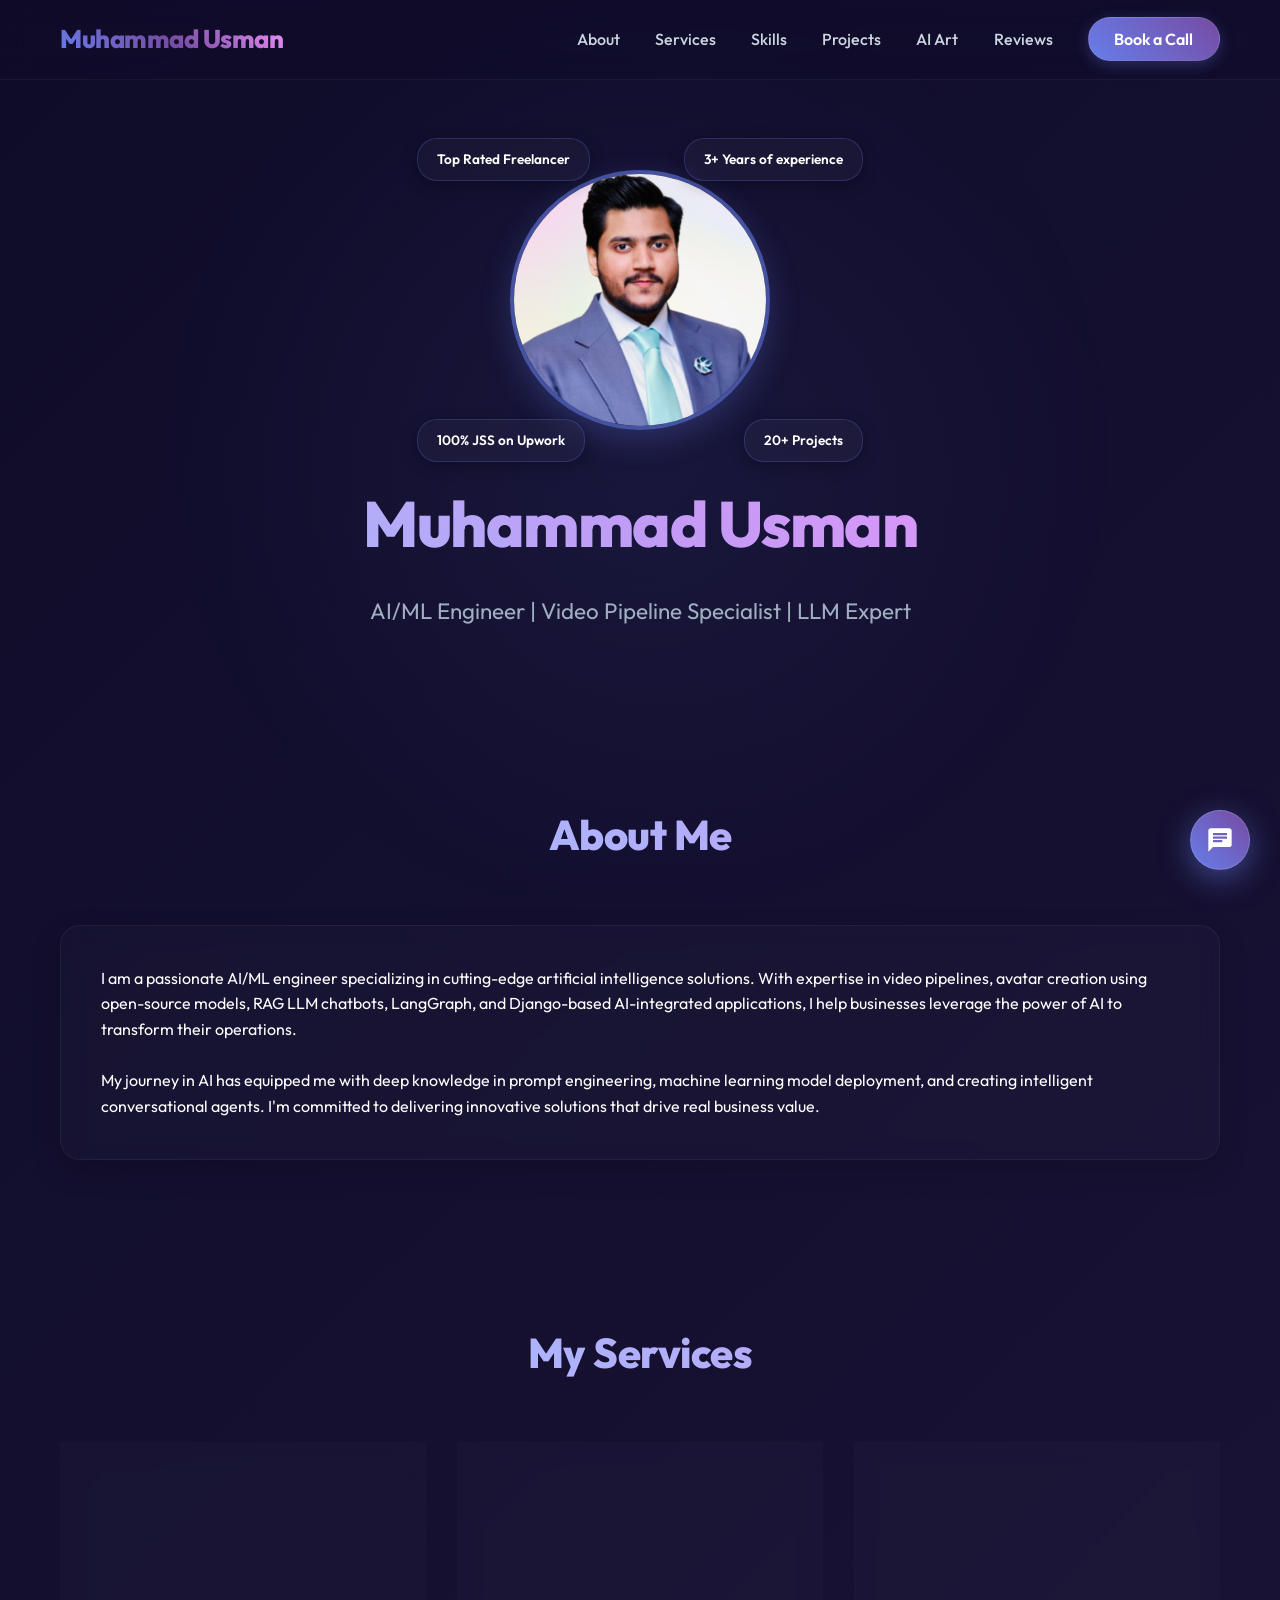
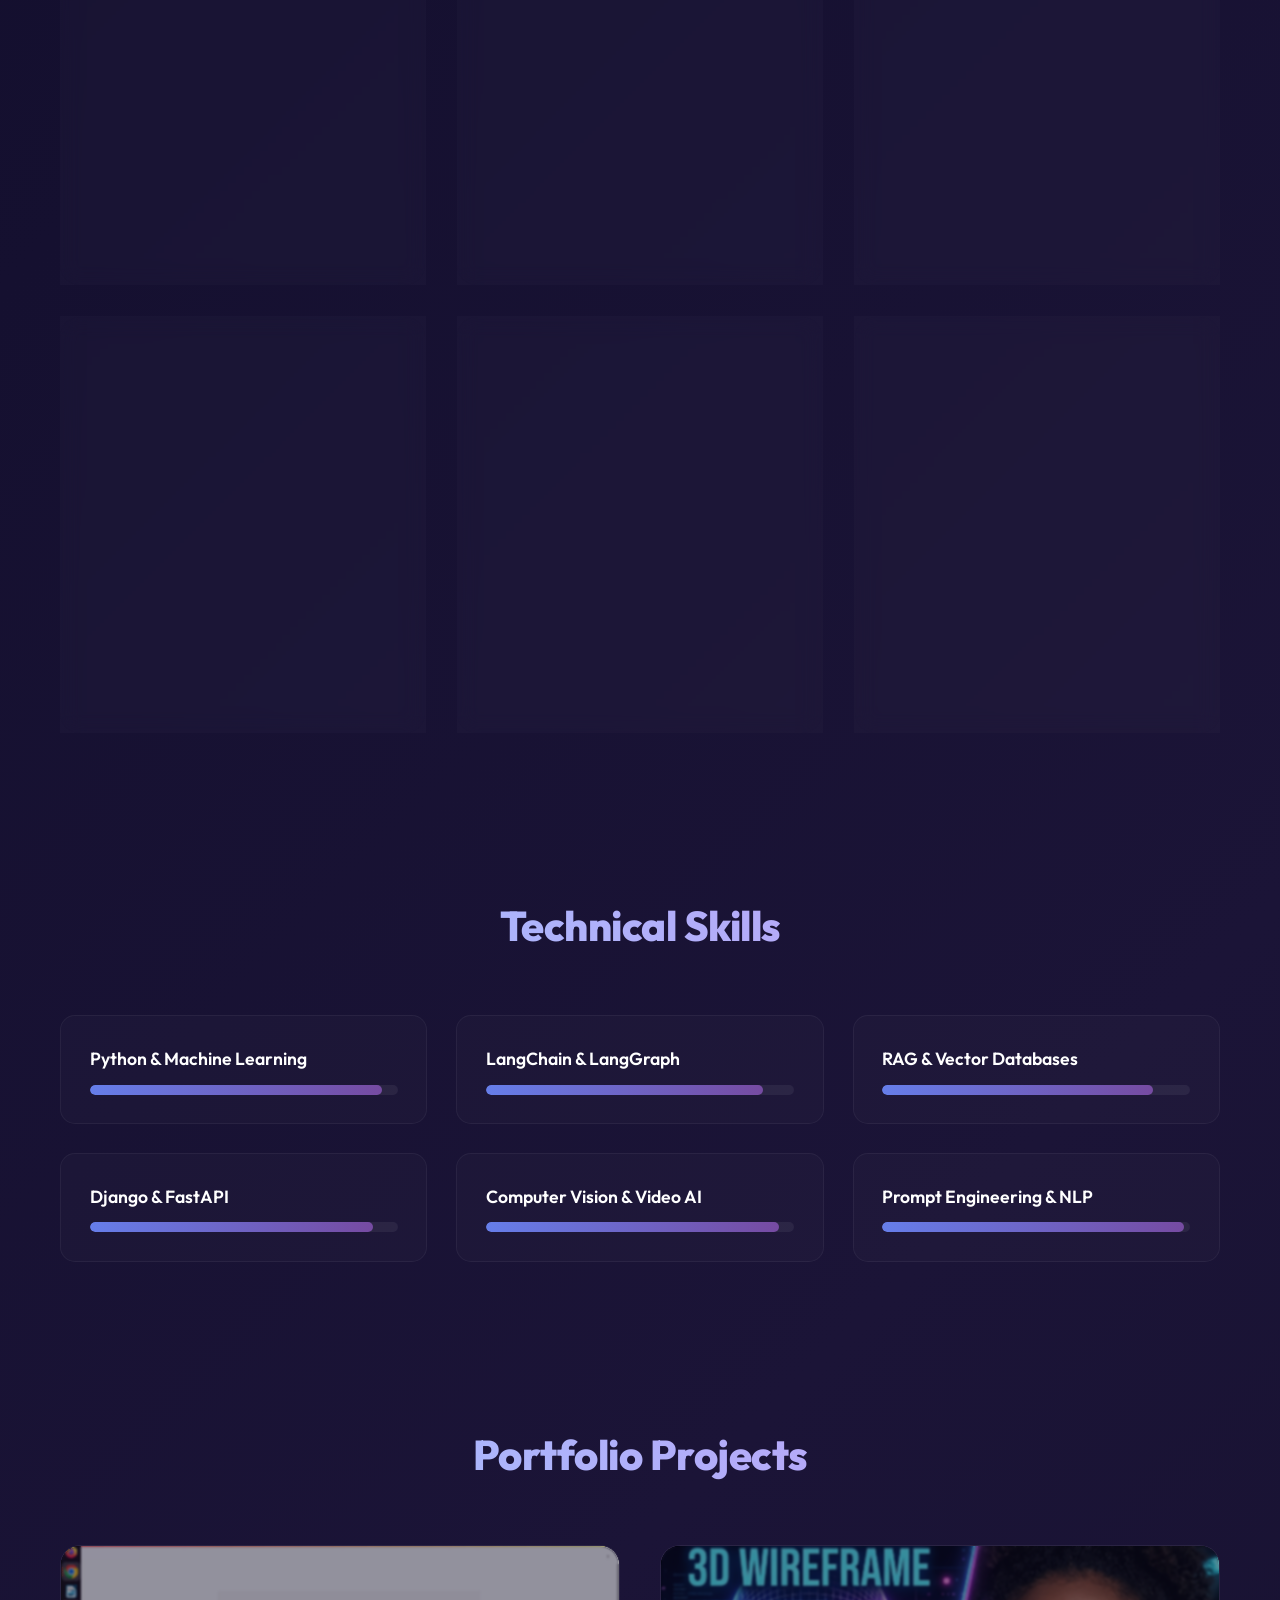
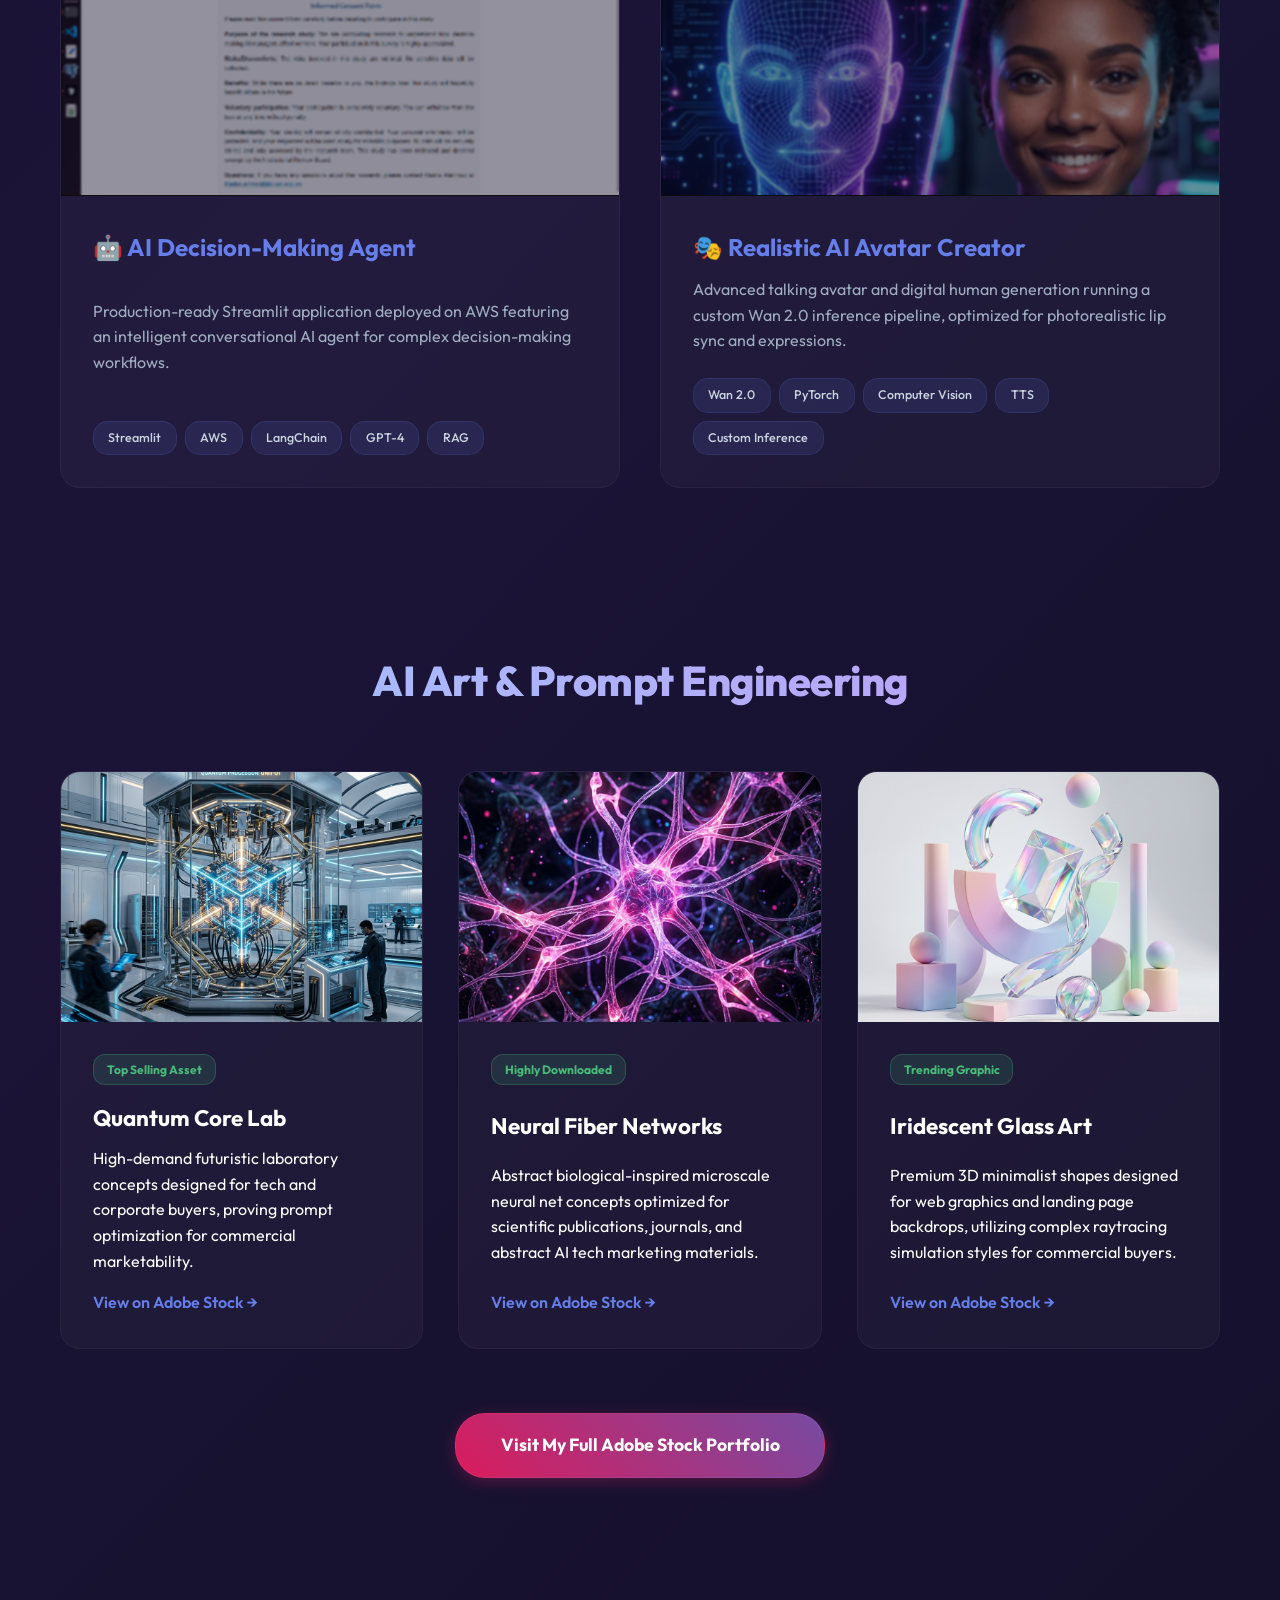
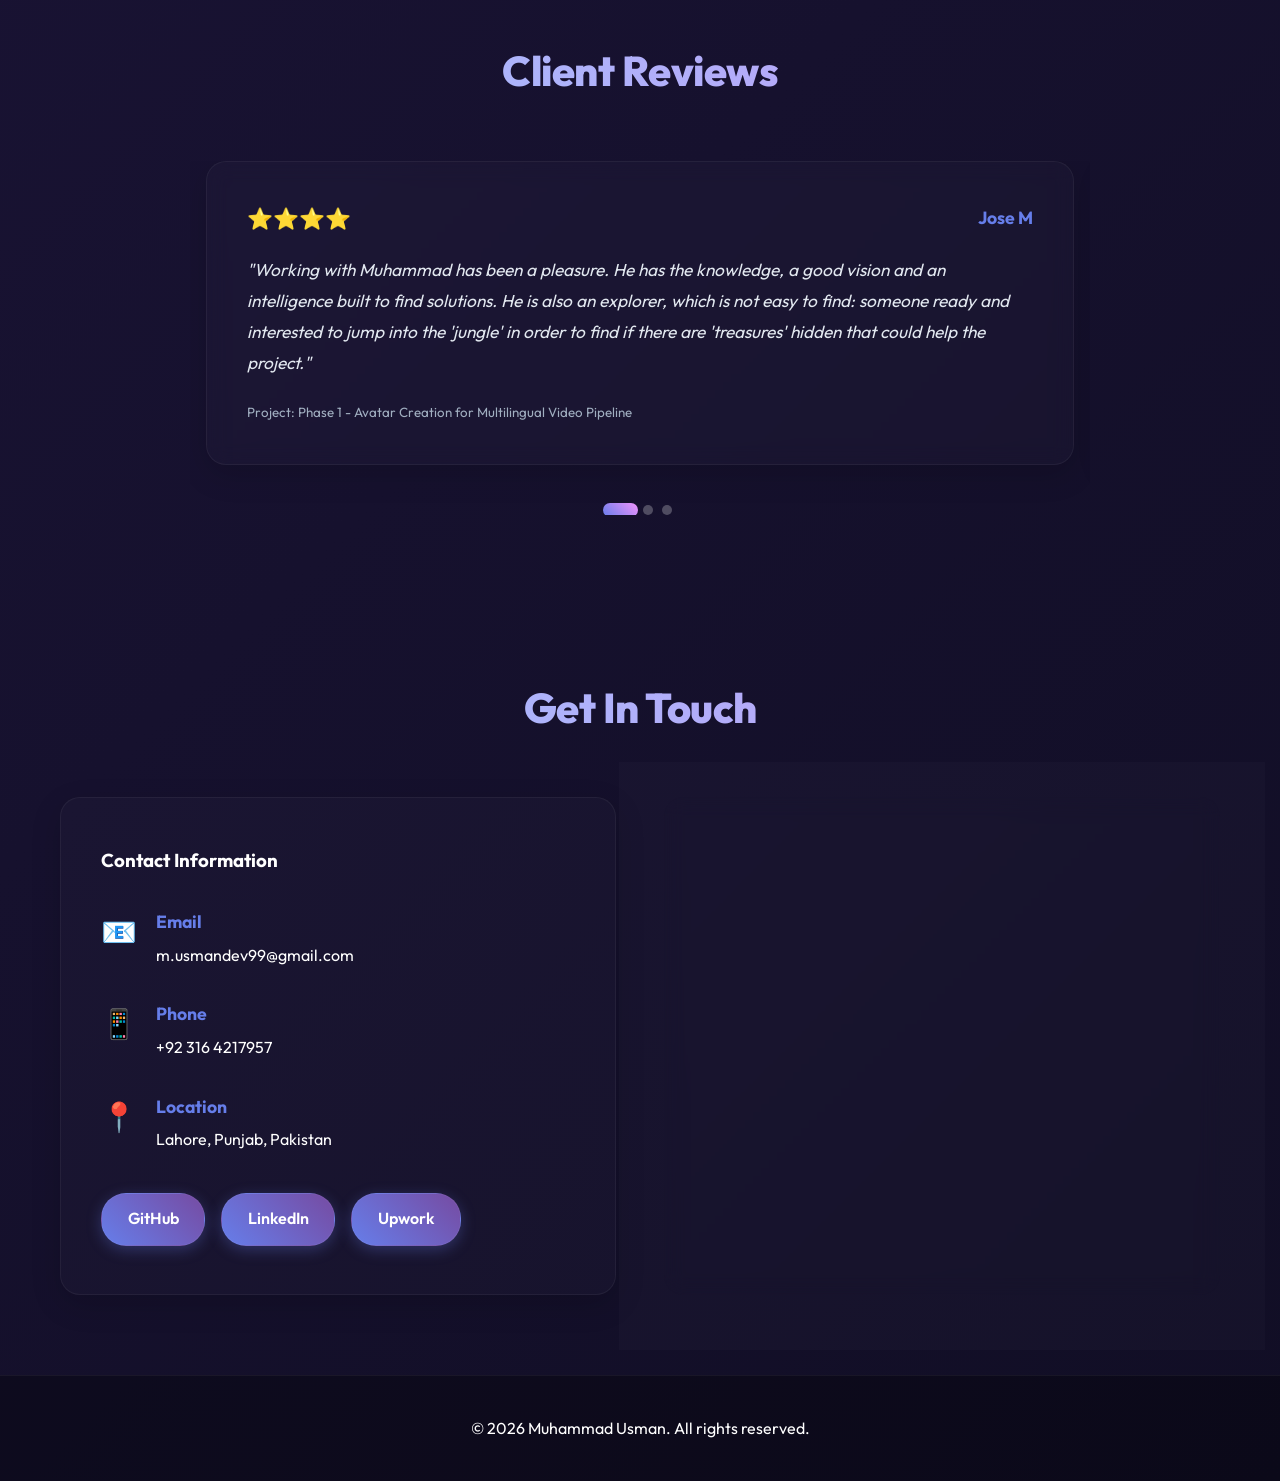
==== commit 607afb7c: "Host video files locally in repository to fix CORS issues, enable scroll-based autoplay, and pause w" ====
--- a/index.html
+++ b/index.html
@@ -202,7 +202,7 @@
                         <video 
                             width="100%" 
                             height="250" 
-                            src="https://docs.google.com/uc?export=download&id=1vJtZlqfhe7BoI6oKnjXhopsO1kHMpEfQ" 
+                            src="./video_agent.mp4" 
                             class="project-video-element"
                             loop 
                             muted 
@@ -233,7 +233,7 @@
                         <video 
                             width="100%" 
                             height="250" 
-                            src="https://docs.google.com/uc?export=download&id=1Jdw7f9n0twKRWstmF0QRIlFhouIGuYeD" 
+                            src="./video_avatar.mp4" 
                             class="project-video-element"
                             loop 
                             muted 
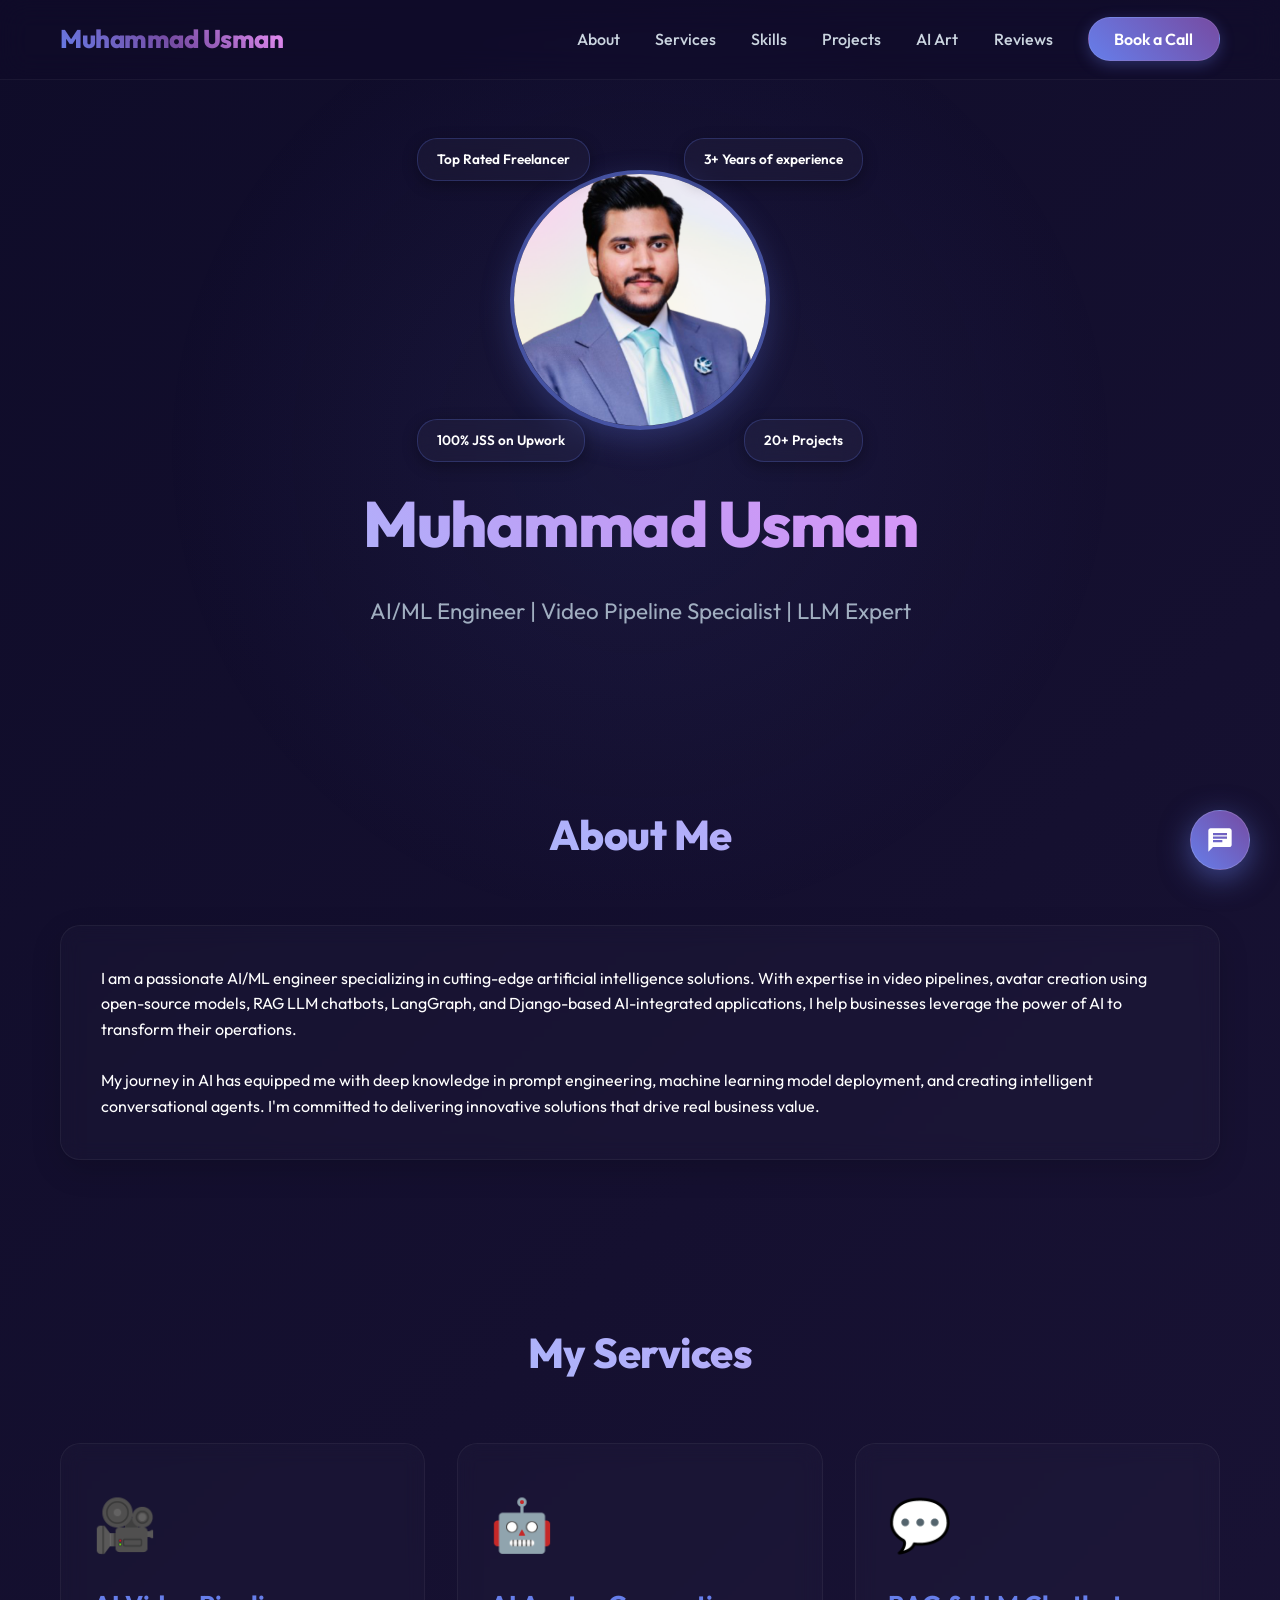
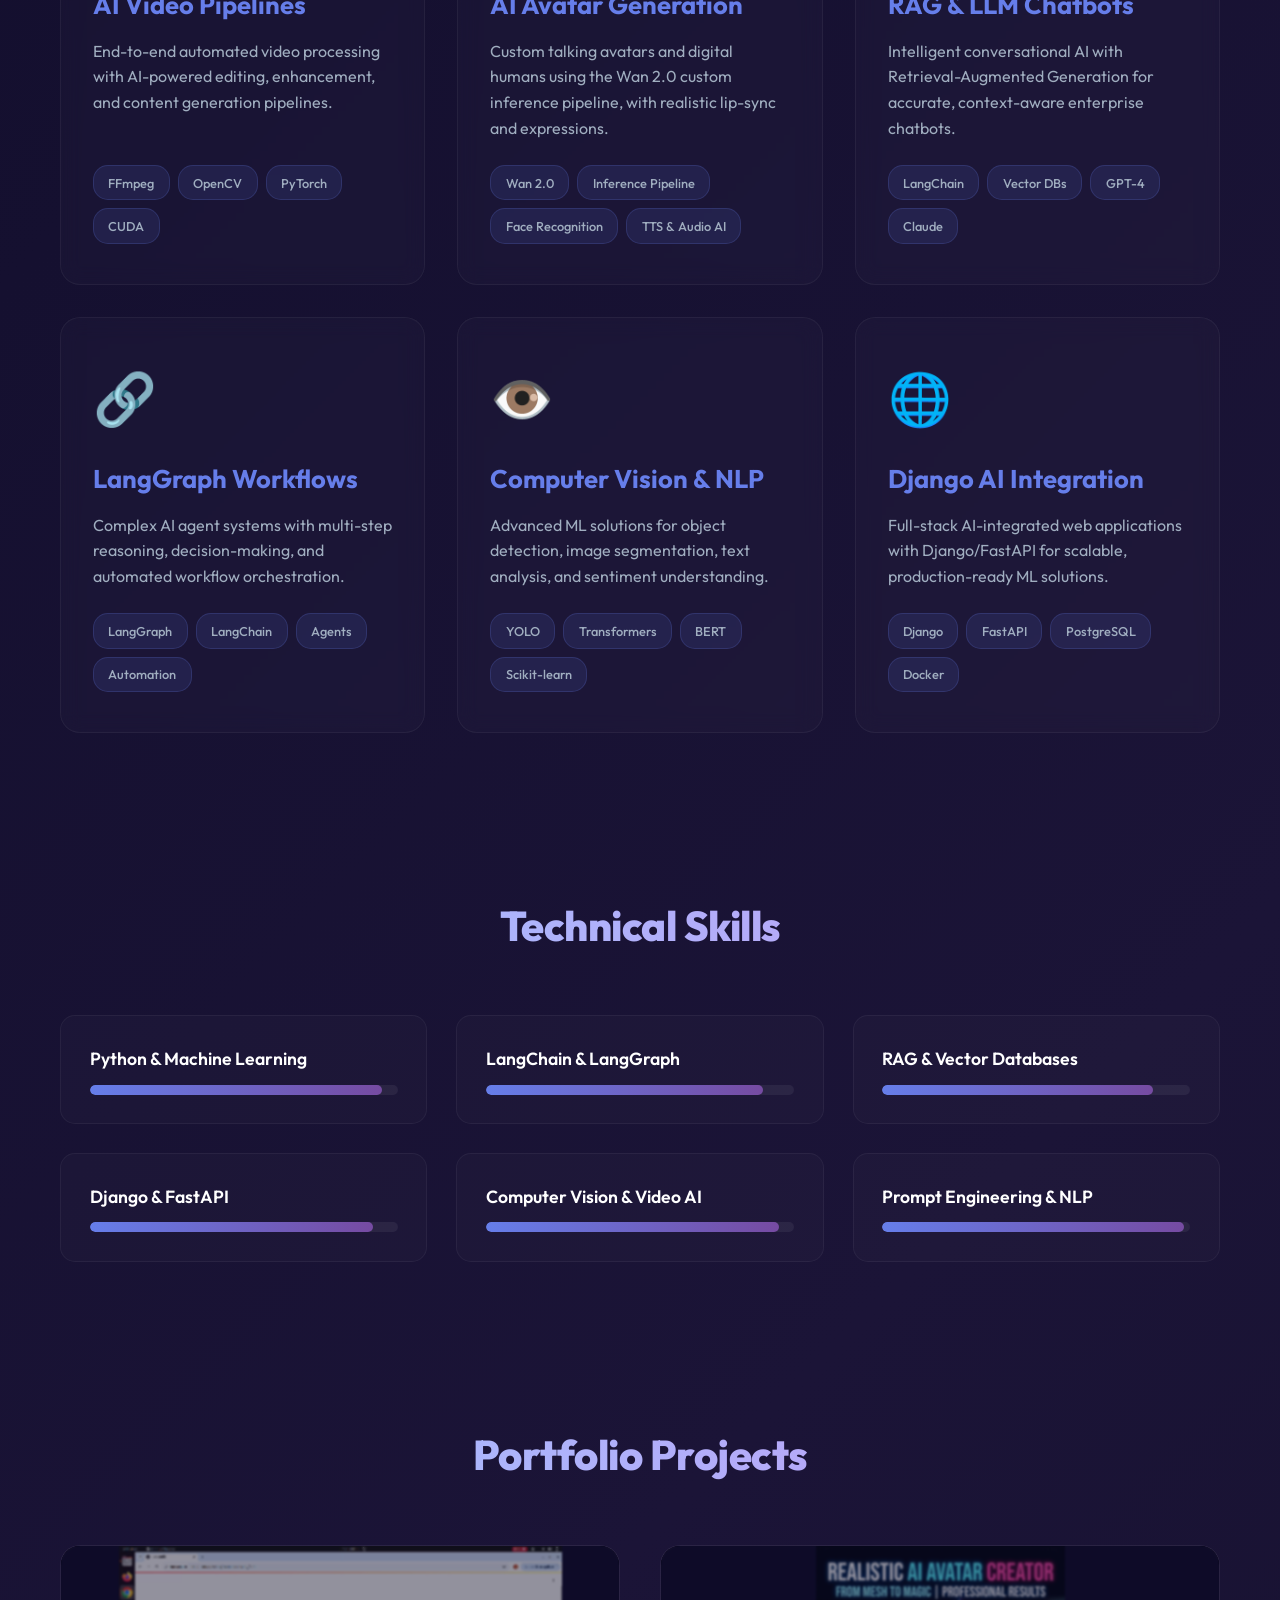
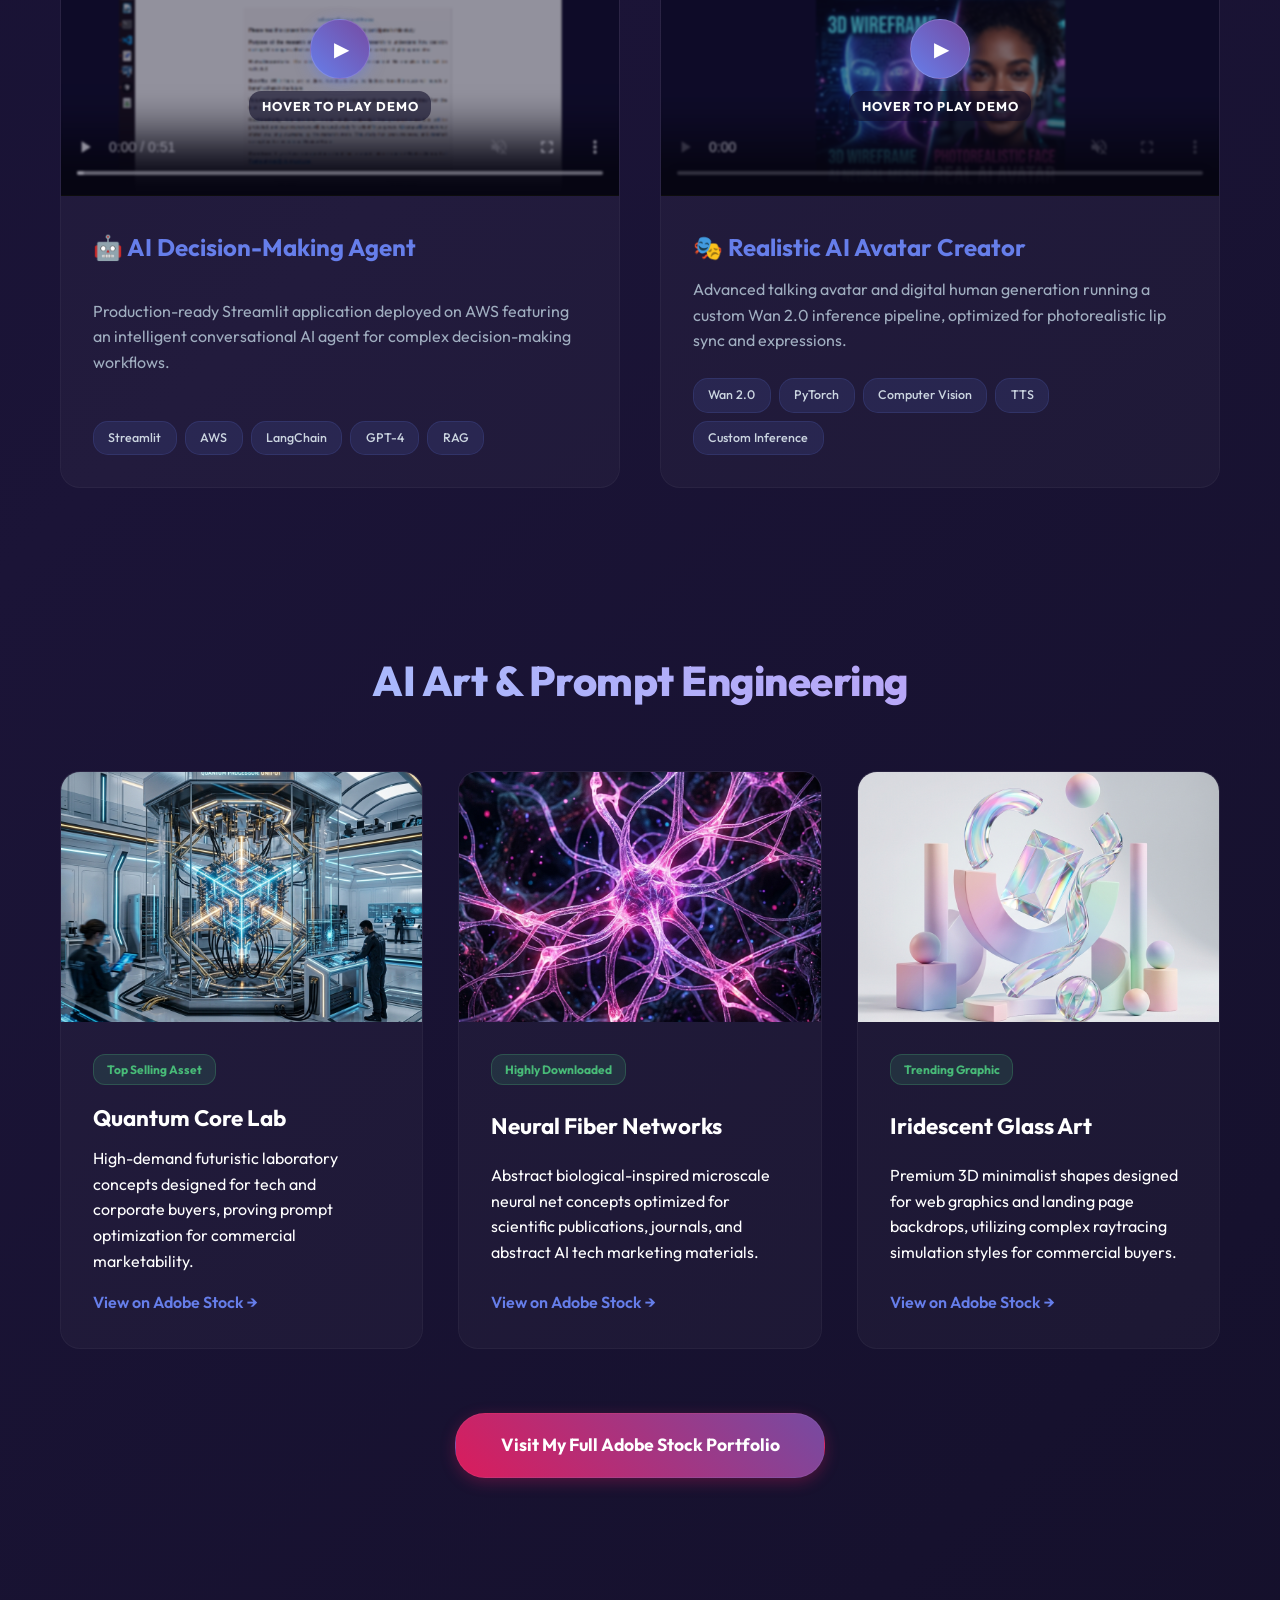
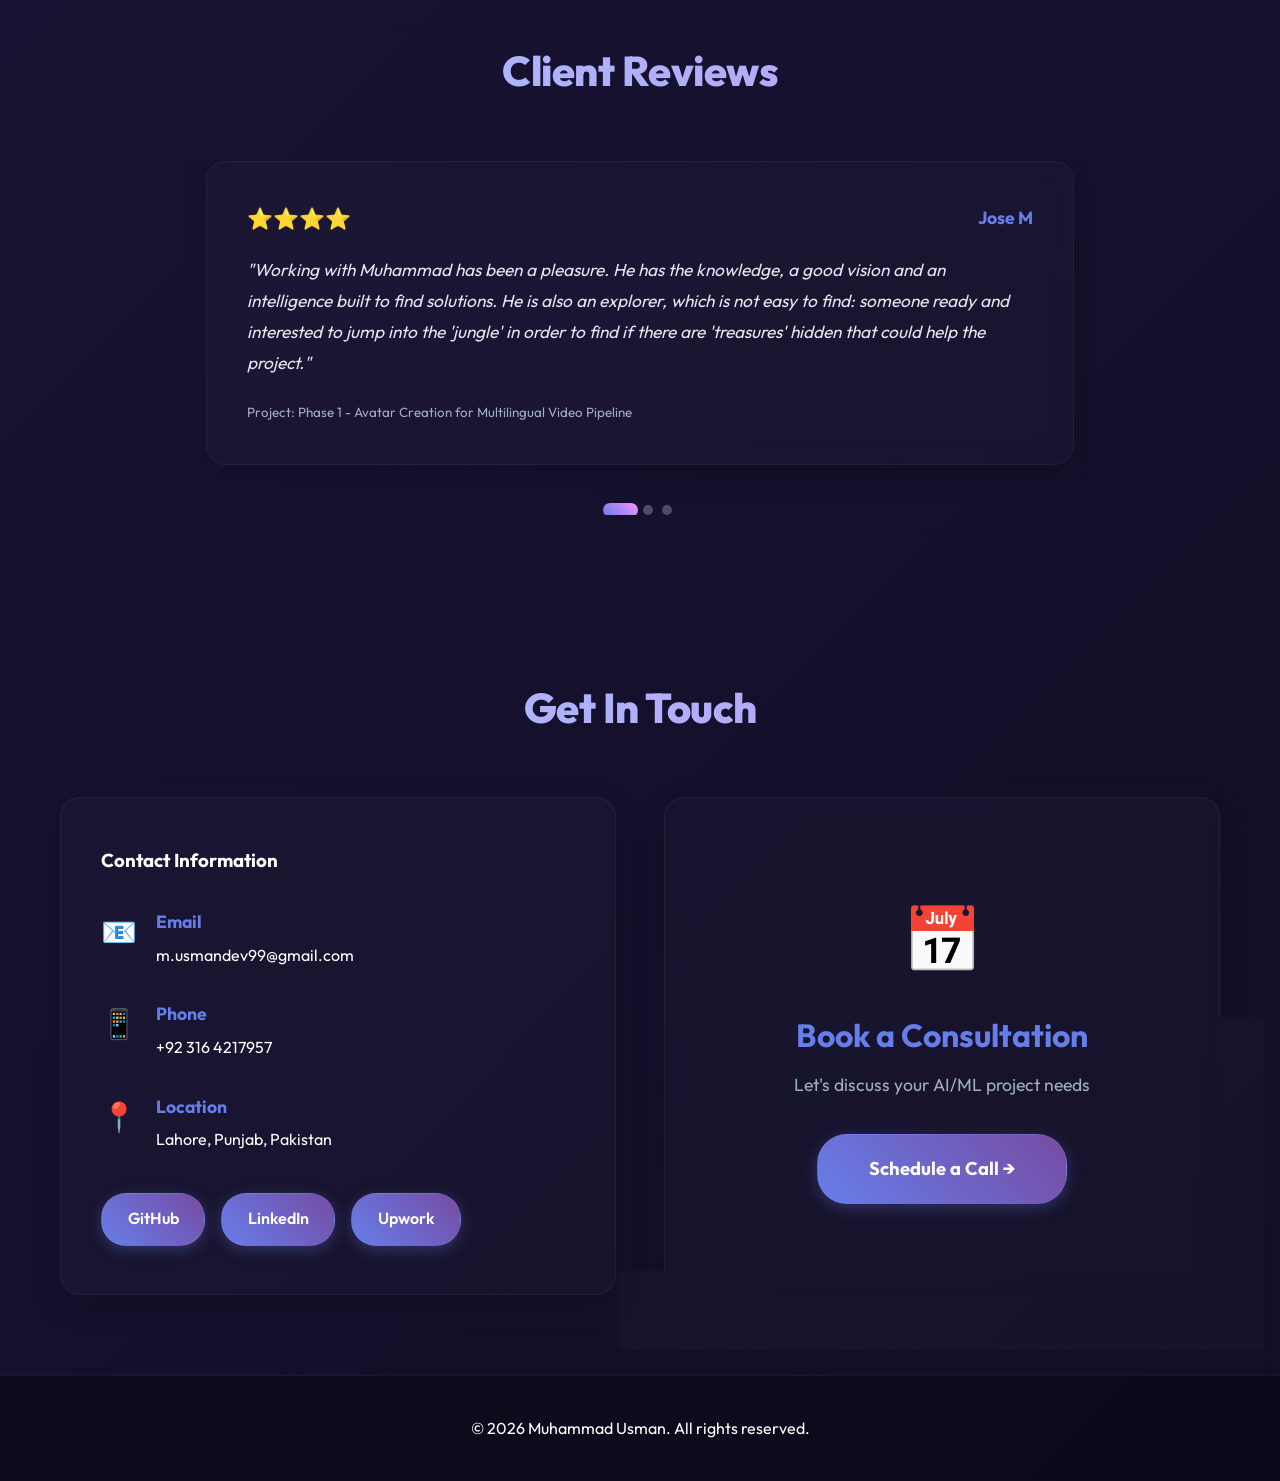
==== commit 53d88178: "Change video fit mode to contain to prevent cropping and add native controls for unmuting and fullsc" ====
--- a/index.html
+++ b/index.html
@@ -208,7 +208,8 @@
                             muted 
                             playsinline
                             preload="metadata"
-                            poster="./project_agent_thumb.png">
+                            poster="./project_agent_thumb.png"
+                            controls>
                         </video>
                         <div class="video-hover-overlay">
                             <div class="play-hint-icon"></div>
@@ -239,7 +240,8 @@
                             muted 
                             playsinline
                             preload="metadata"
-                            poster="./project_avatar_thumb.png">
+                            poster="./project_avatar_thumb.png"
+                            controls>
                         </video>
                         <div class="video-hover-overlay">
                             <div class="play-hint-icon"></div>
--- a/style.css
+++ b/style.css
@@ -458,7 +458,8 @@
 .project-video-element {
     width: 100%;
     height: 100%;
-    object-fit: cover;
+    object-fit: contain;
+    background: #0f0c29;
     display: block;
     transition: all 0.6s cubic-bezier(0.2, 0.8, 0.2, 1);
 }
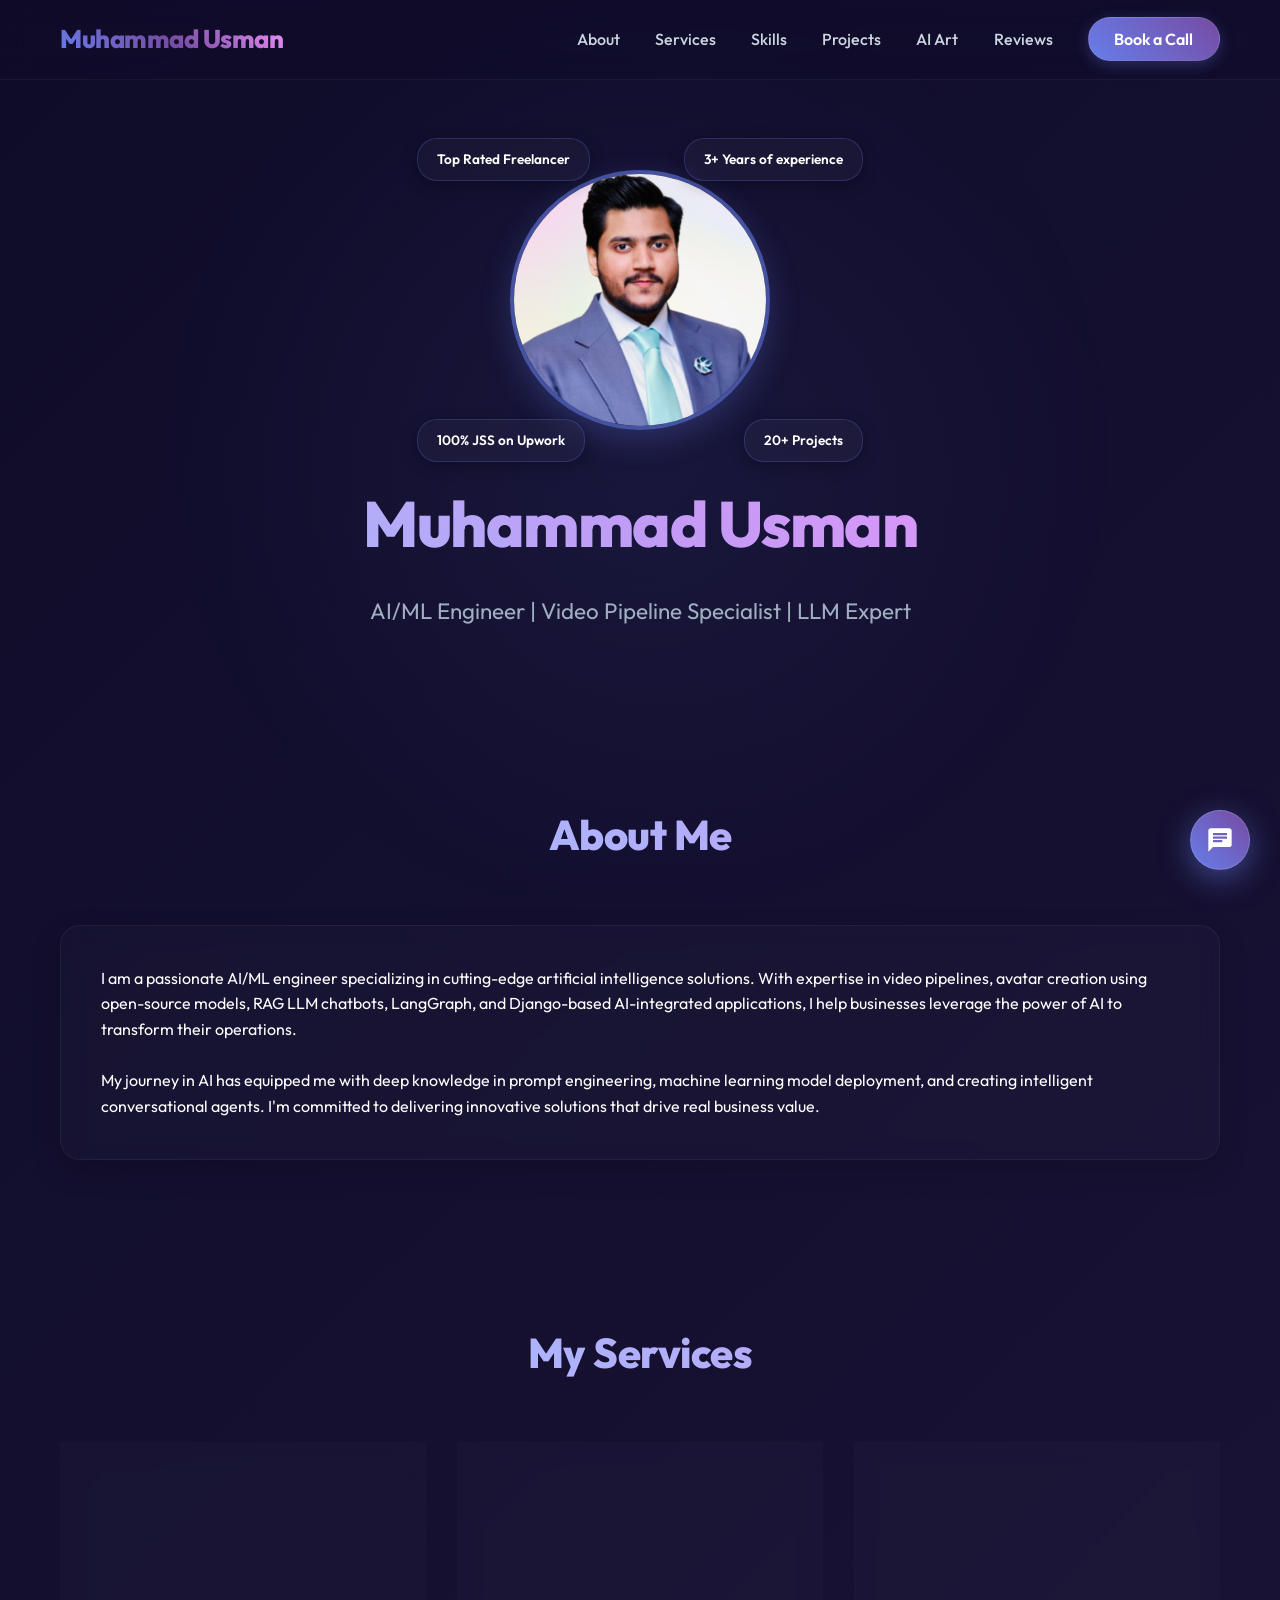
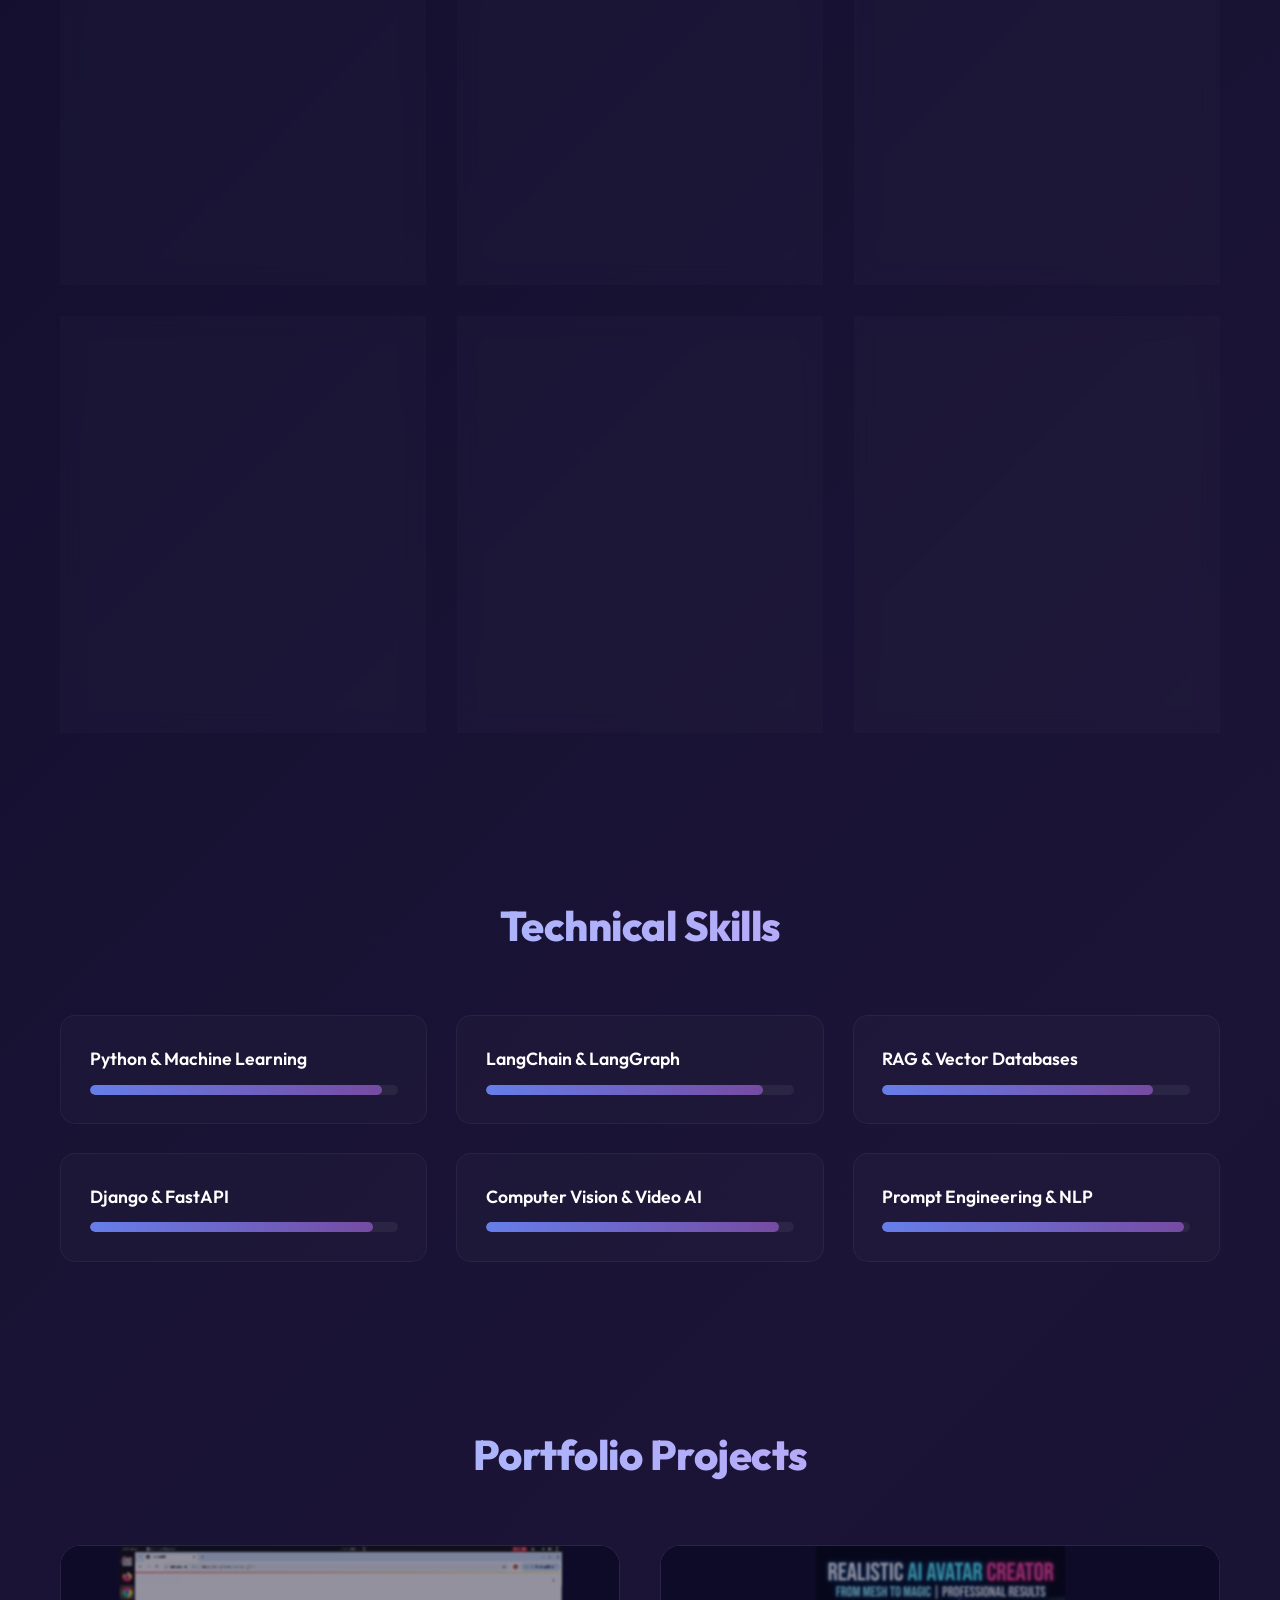
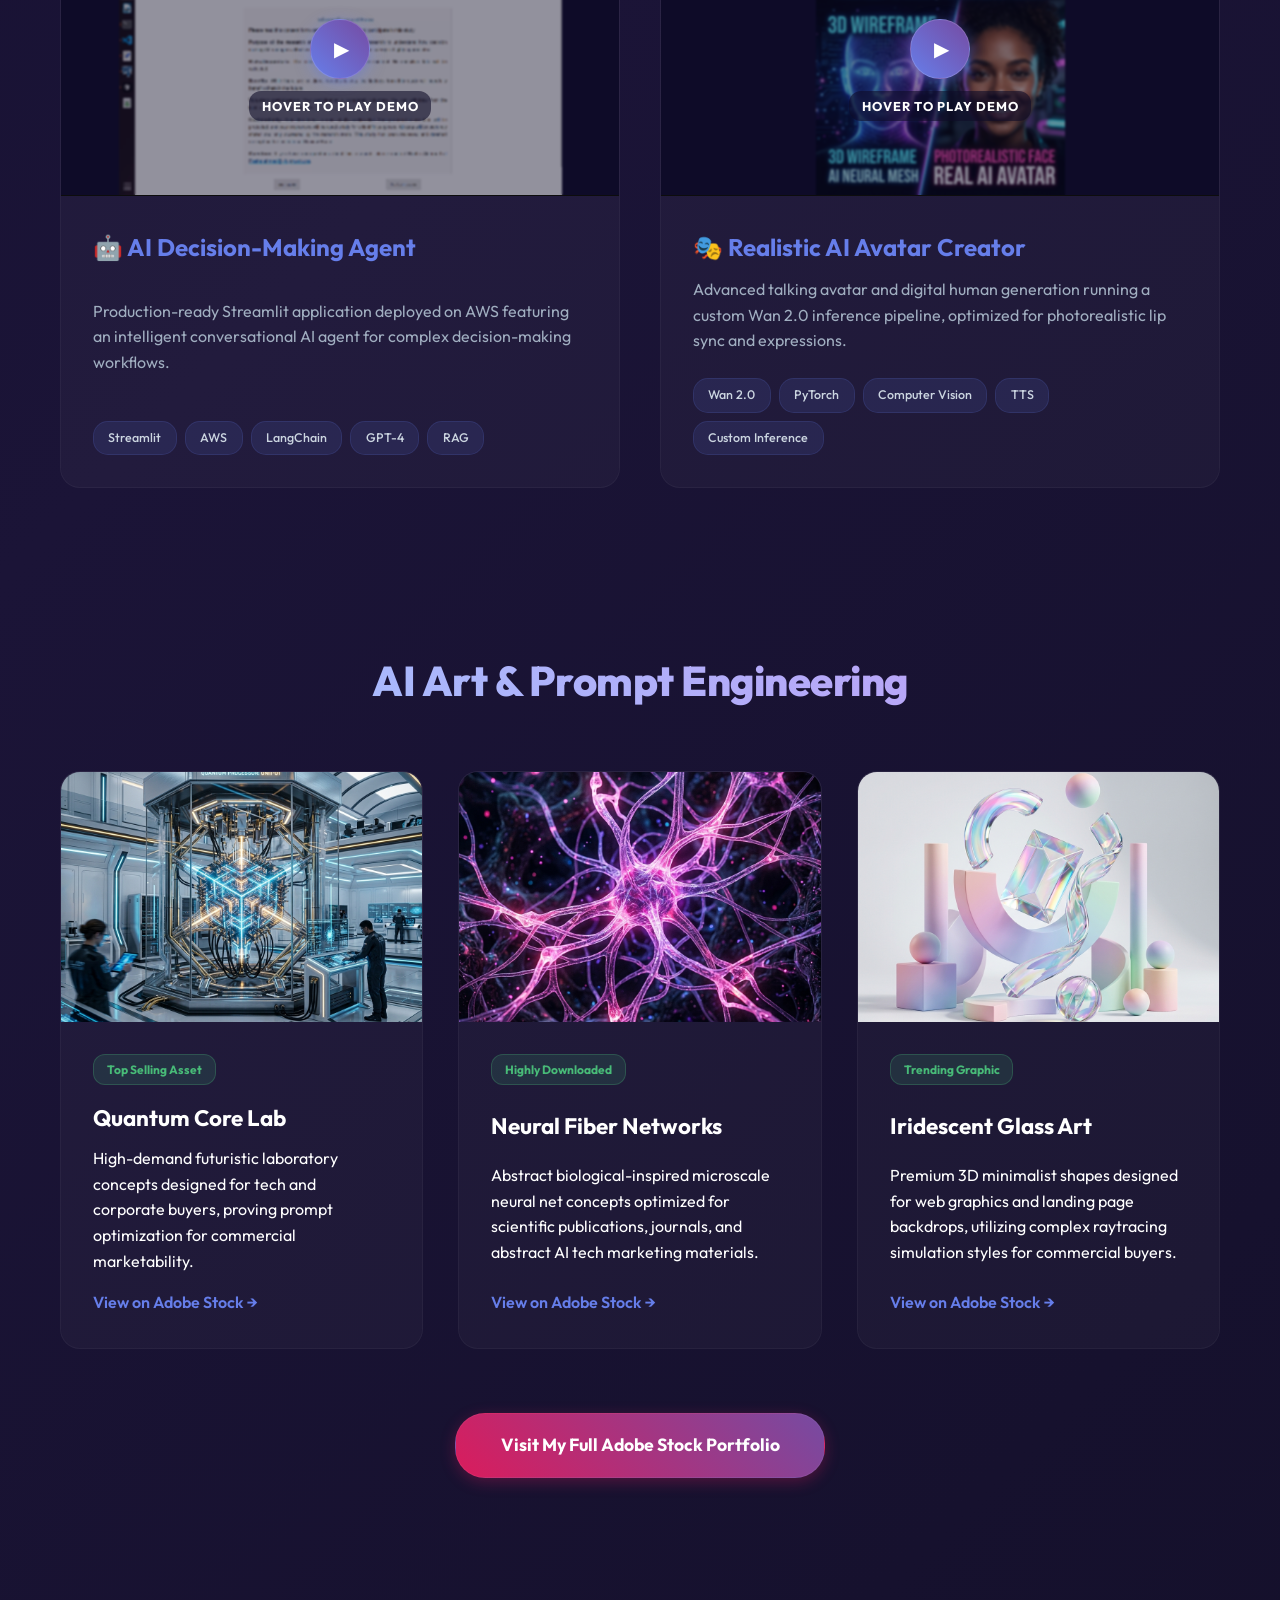
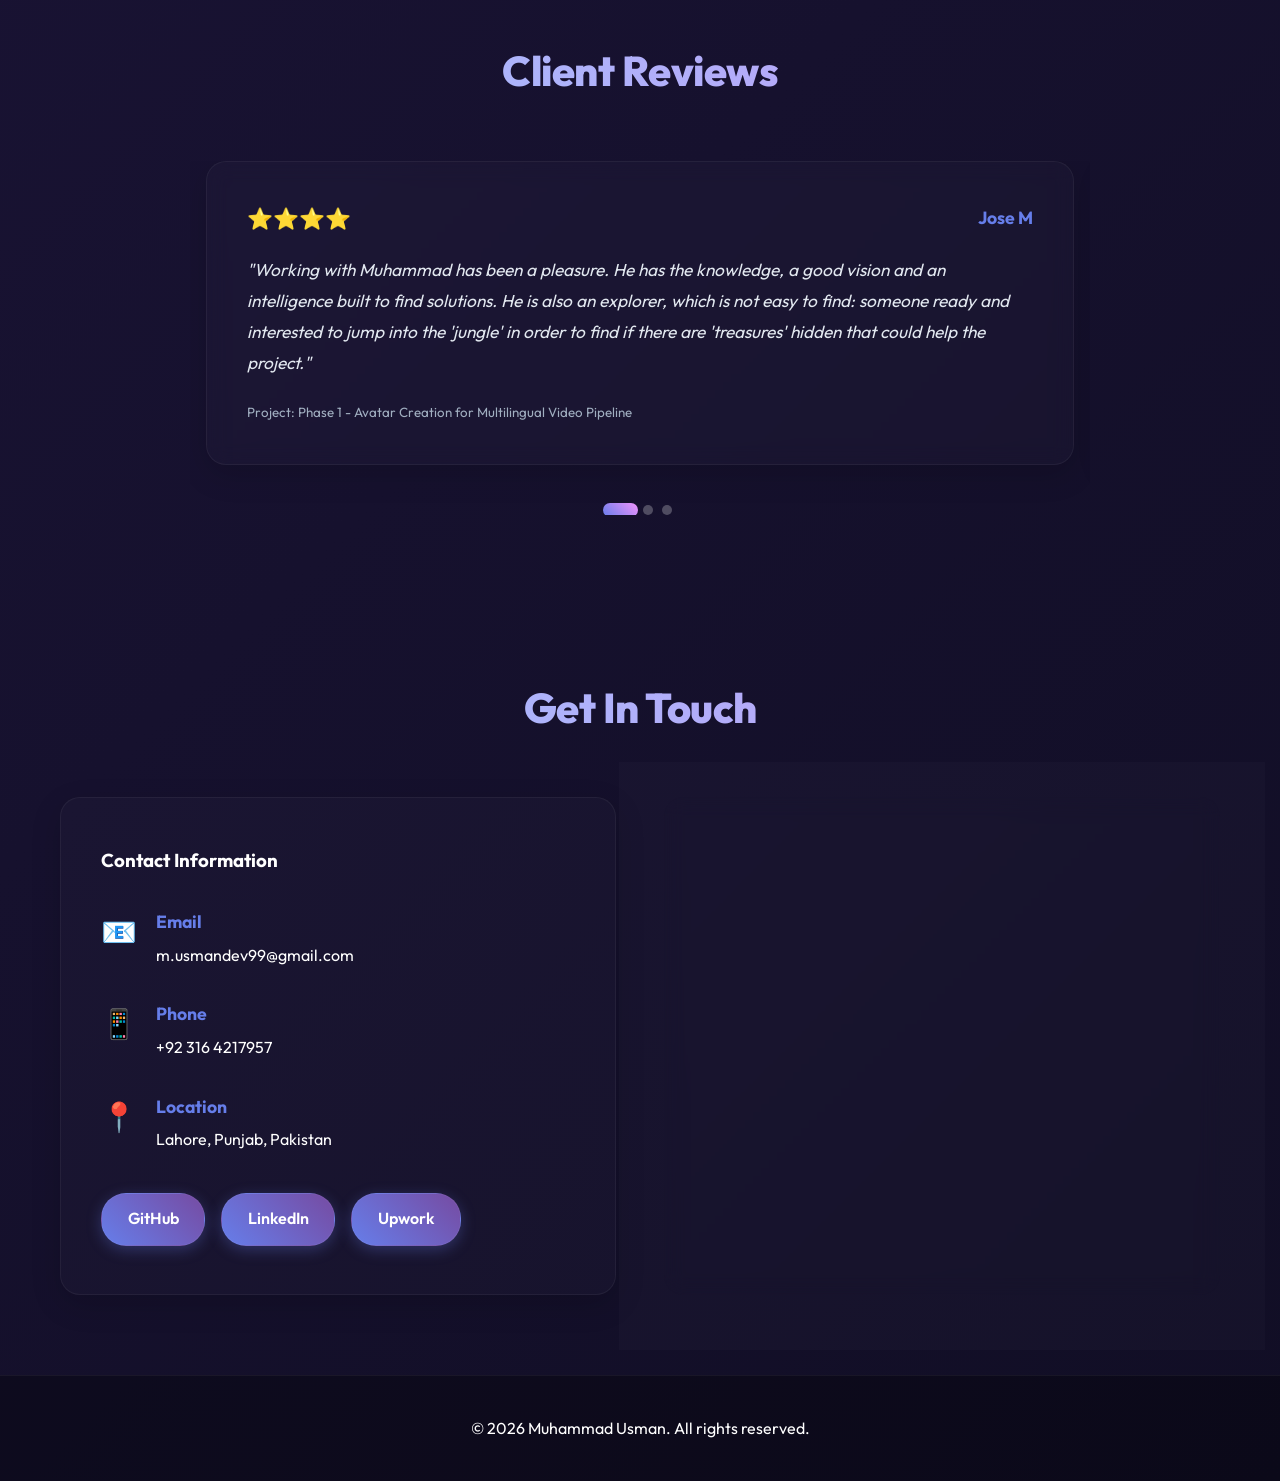
==== commit 0fc89c43: "Implement custom glassmorphic video controls for unmuting and fullscreen triggers to bypass browser " ====
--- a/index.html
+++ b/index.html
@@ -208,12 +208,15 @@
                             muted 
                             playsinline
                             preload="metadata"
-                            poster="./project_agent_thumb.png"
-                            controls>
+                            poster="./project_agent_thumb.png">
                         </video>
                         <div class="video-hover-overlay">
                             <div class="play-hint-icon"></div>
                             <span class="play-hint-text">Hover to Play Demo</span>
+                        </div>
+                        <div class="video-custom-controls">
+                            <button class="video-btn mute-btn" onclick="toggleMute(event, this)">🔊 Unmute</button>
+                            <button class="video-btn fullscreen-btn" onclick="toggleFullscreen(event, this)">⛶ Fullscreen</button>
                         </div>
                     </div>
                     <div class="project-info">
@@ -240,12 +243,15 @@
                             muted 
                             playsinline
                             preload="metadata"
-                            poster="./project_avatar_thumb.png"
-                            controls>
+                            poster="./project_avatar_thumb.png">
                         </video>
                         <div class="video-hover-overlay">
                             <div class="play-hint-icon"></div>
                             <span class="play-hint-text">Hover to Play Demo</span>
+                        </div>
+                        <div class="video-custom-controls">
+                            <button class="video-btn mute-btn" onclick="toggleMute(event, this)">🔊 Unmute</button>
+                            <button class="video-btn fullscreen-btn" onclick="toggleFullscreen(event, this)">⛶ Fullscreen</button>
                         </div>
                     </div>
                     <div class="project-info">
--- a/style.css
+++ b/style.css
@@ -530,6 +530,60 @@
     box-shadow: 0 6px 20px rgba(102, 126, 234, 0.8);
 }
 
+/* Custom Video Controls overlay */
+.video-custom-controls {
+    position: absolute;
+    bottom: 12px;
+    left: 12px;
+    right: 12px;
+    display: flex;
+    justify-content: space-between;
+    align-items: center;
+    background: rgba(15, 12, 41, 0.65);
+    backdrop-filter: blur(10px);
+    -webkit-backdrop-filter: blur(10px);
+    border: 1px solid rgba(255, 255, 255, 0.1);
+    border-radius: 12px;
+    padding: 8px 12px;
+    opacity: 0;
+    transform: translateY(10px);
+    transition: all 0.3s cubic-bezier(0.2, 0.8, 0.2, 1);
+    z-index: 20;
+}
+
+.project-card:hover .video-custom-controls {
+    opacity: 1;
+    transform: translateY(0);
+}
+
+.video-btn {
+    background: rgba(255, 255, 255, 0.08);
+    border: 1px solid rgba(255, 255, 255, 0.15);
+    color: #fff;
+    font-size: 0.8rem;
+    font-weight: 600;
+    padding: 6px 12px;
+    border-radius: 8px;
+    cursor: pointer;
+    transition: all 0.2s cubic-bezier(0.2, 0.8, 0.2, 1);
+    display: flex;
+    align-items: center;
+    gap: 4px;
+}
+
+.video-btn:hover {
+    background: rgba(255, 255, 255, 0.18);
+    border-color: rgba(255, 255, 255, 0.3);
+    transform: translateY(-1px);
+    box-shadow: 0 2px 8px rgba(102, 126, 234, 0.2);
+}
+
+.video-btn.unmuted {
+    background: linear-gradient(45deg, #667eea, #764ba2);
+    border-color: rgba(255, 255, 255, 0.25);
+    box-shadow: 0 4px 10px rgba(102, 126, 234, 0.3);
+}
+
 .project-info {
     padding: 2rem;
     flex-grow: 1;
